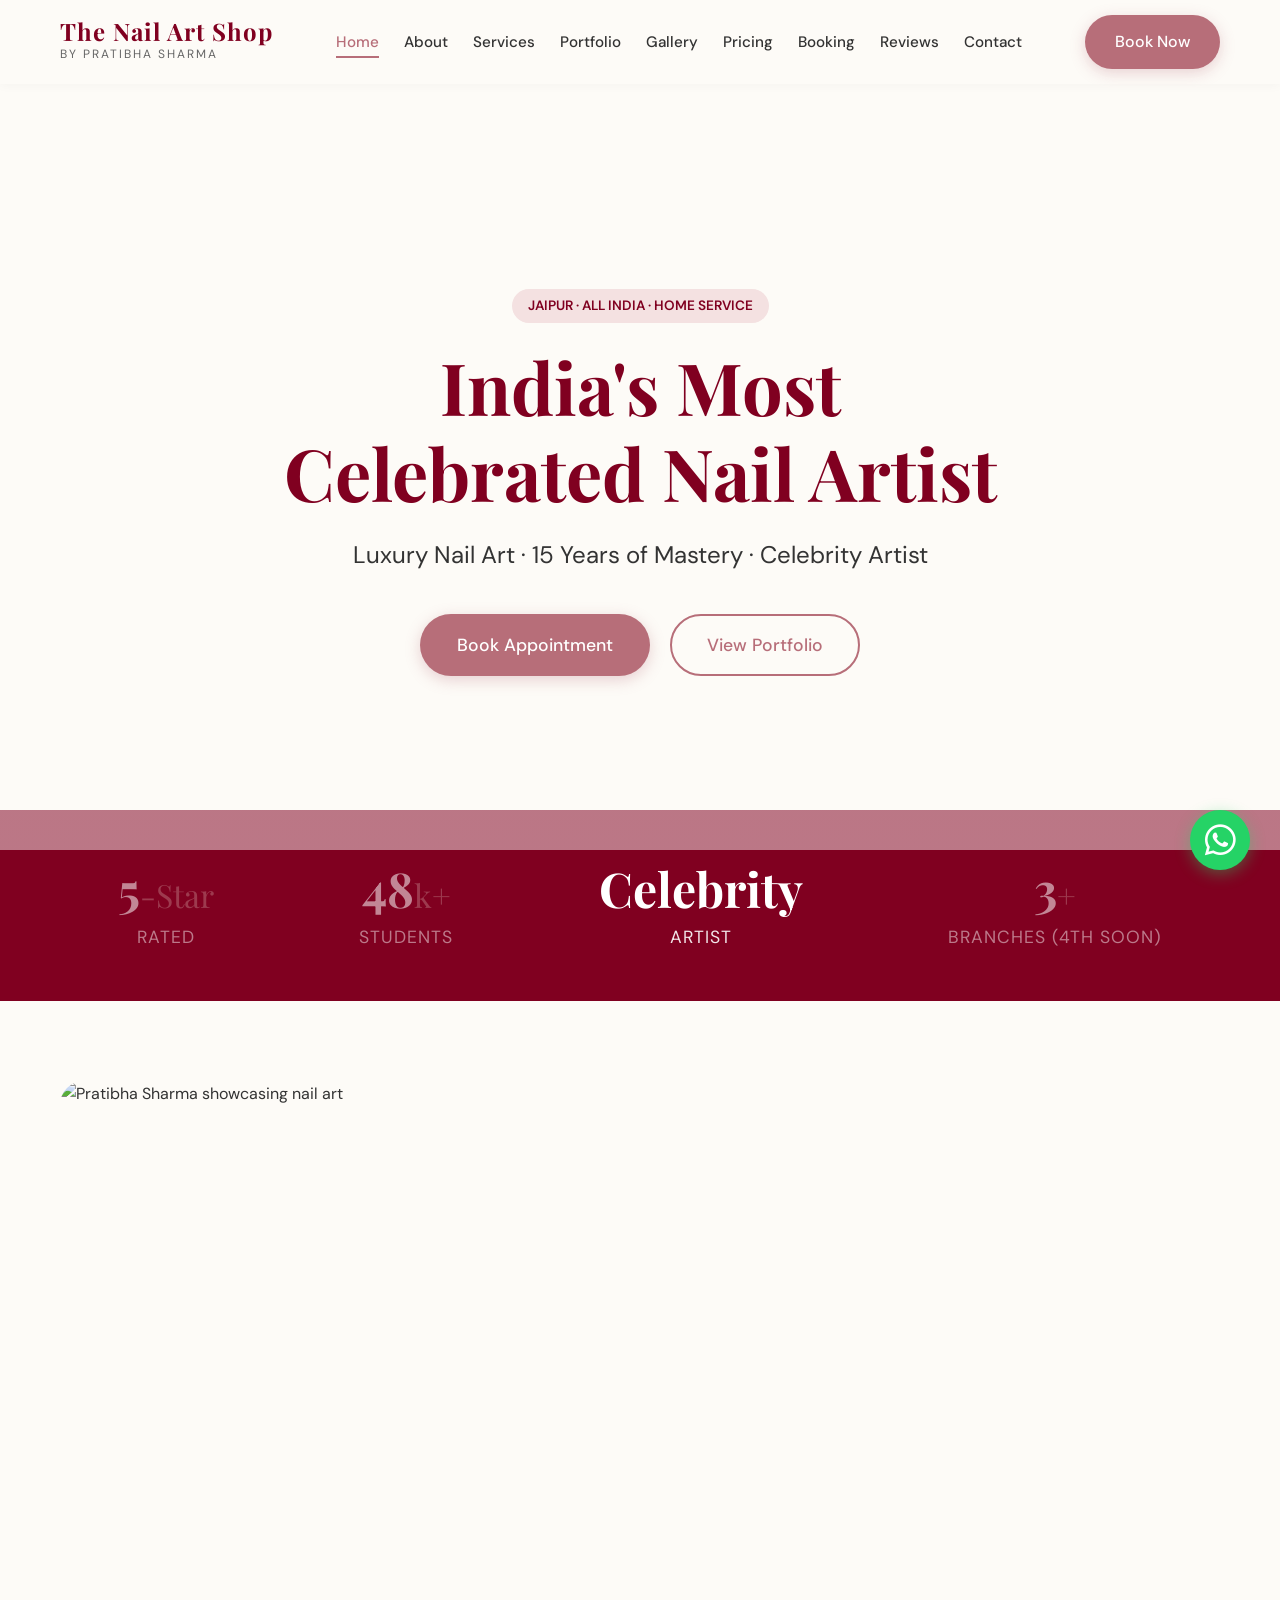
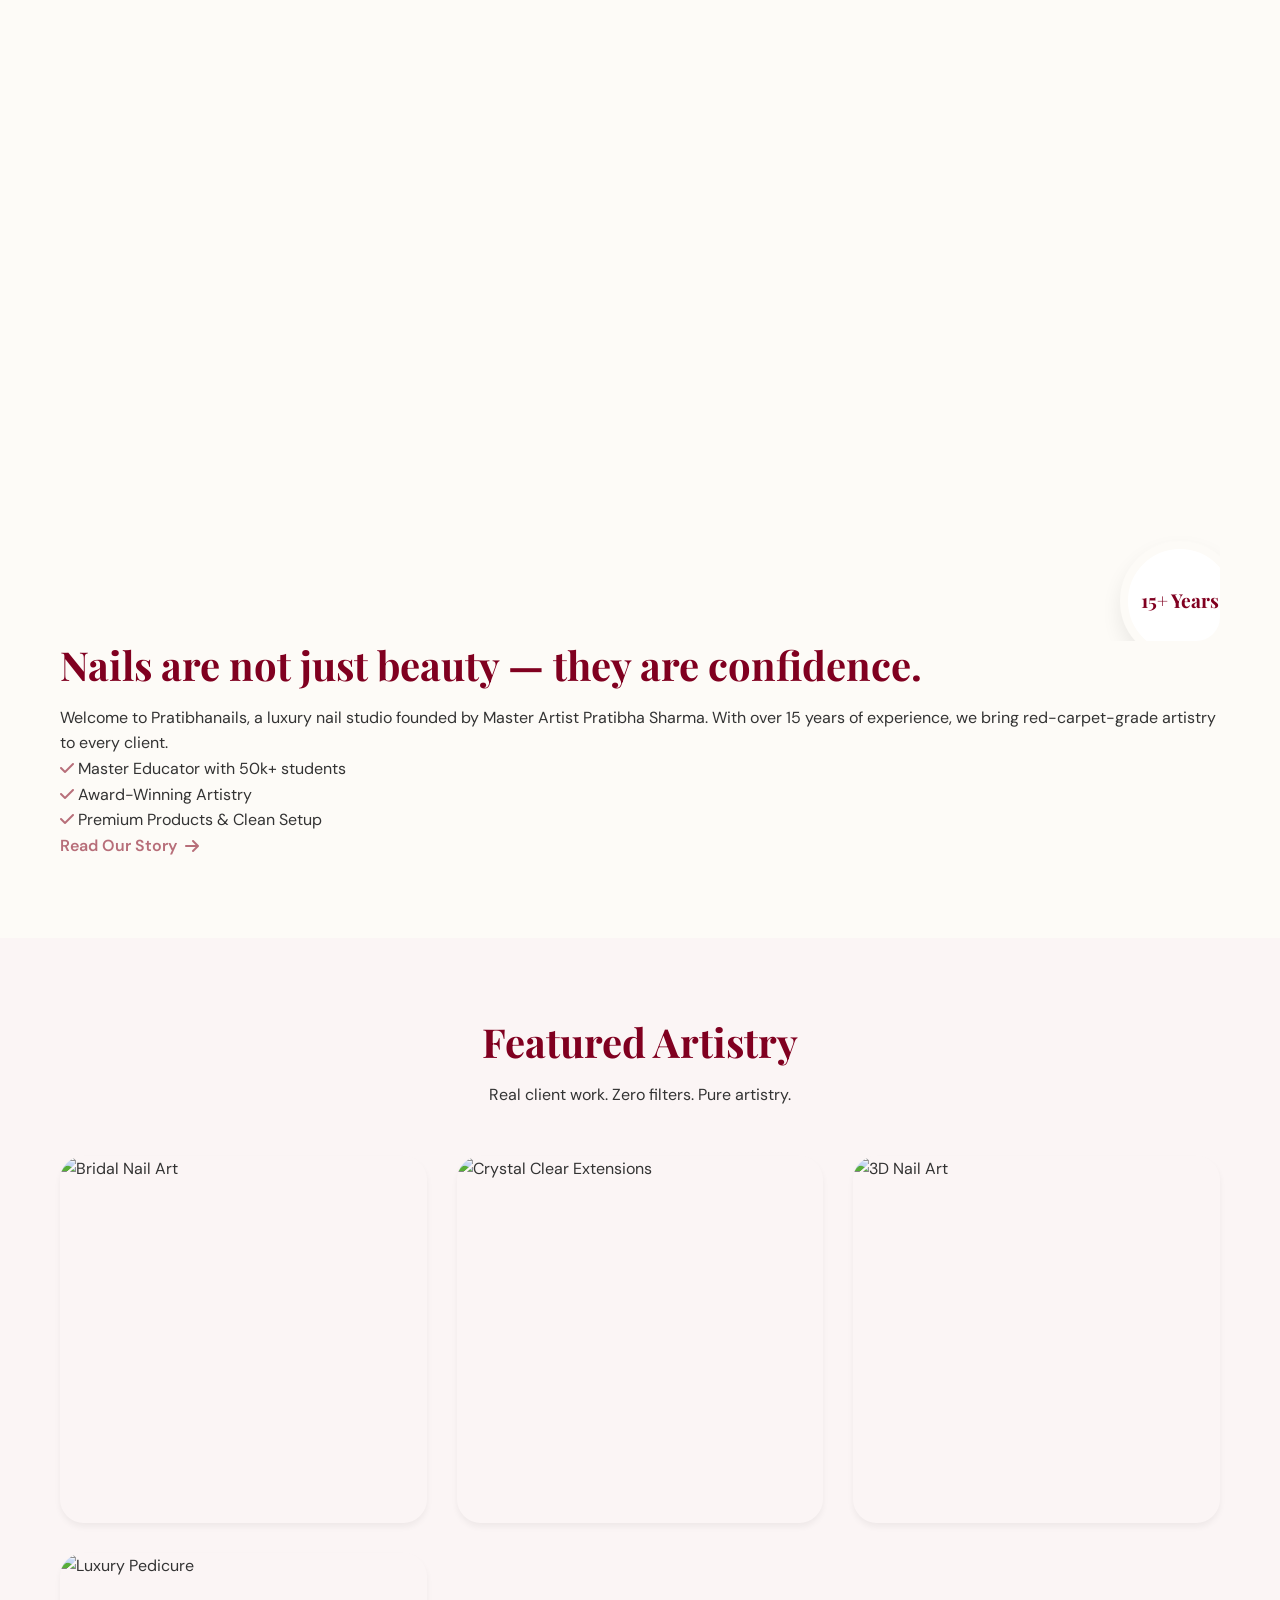
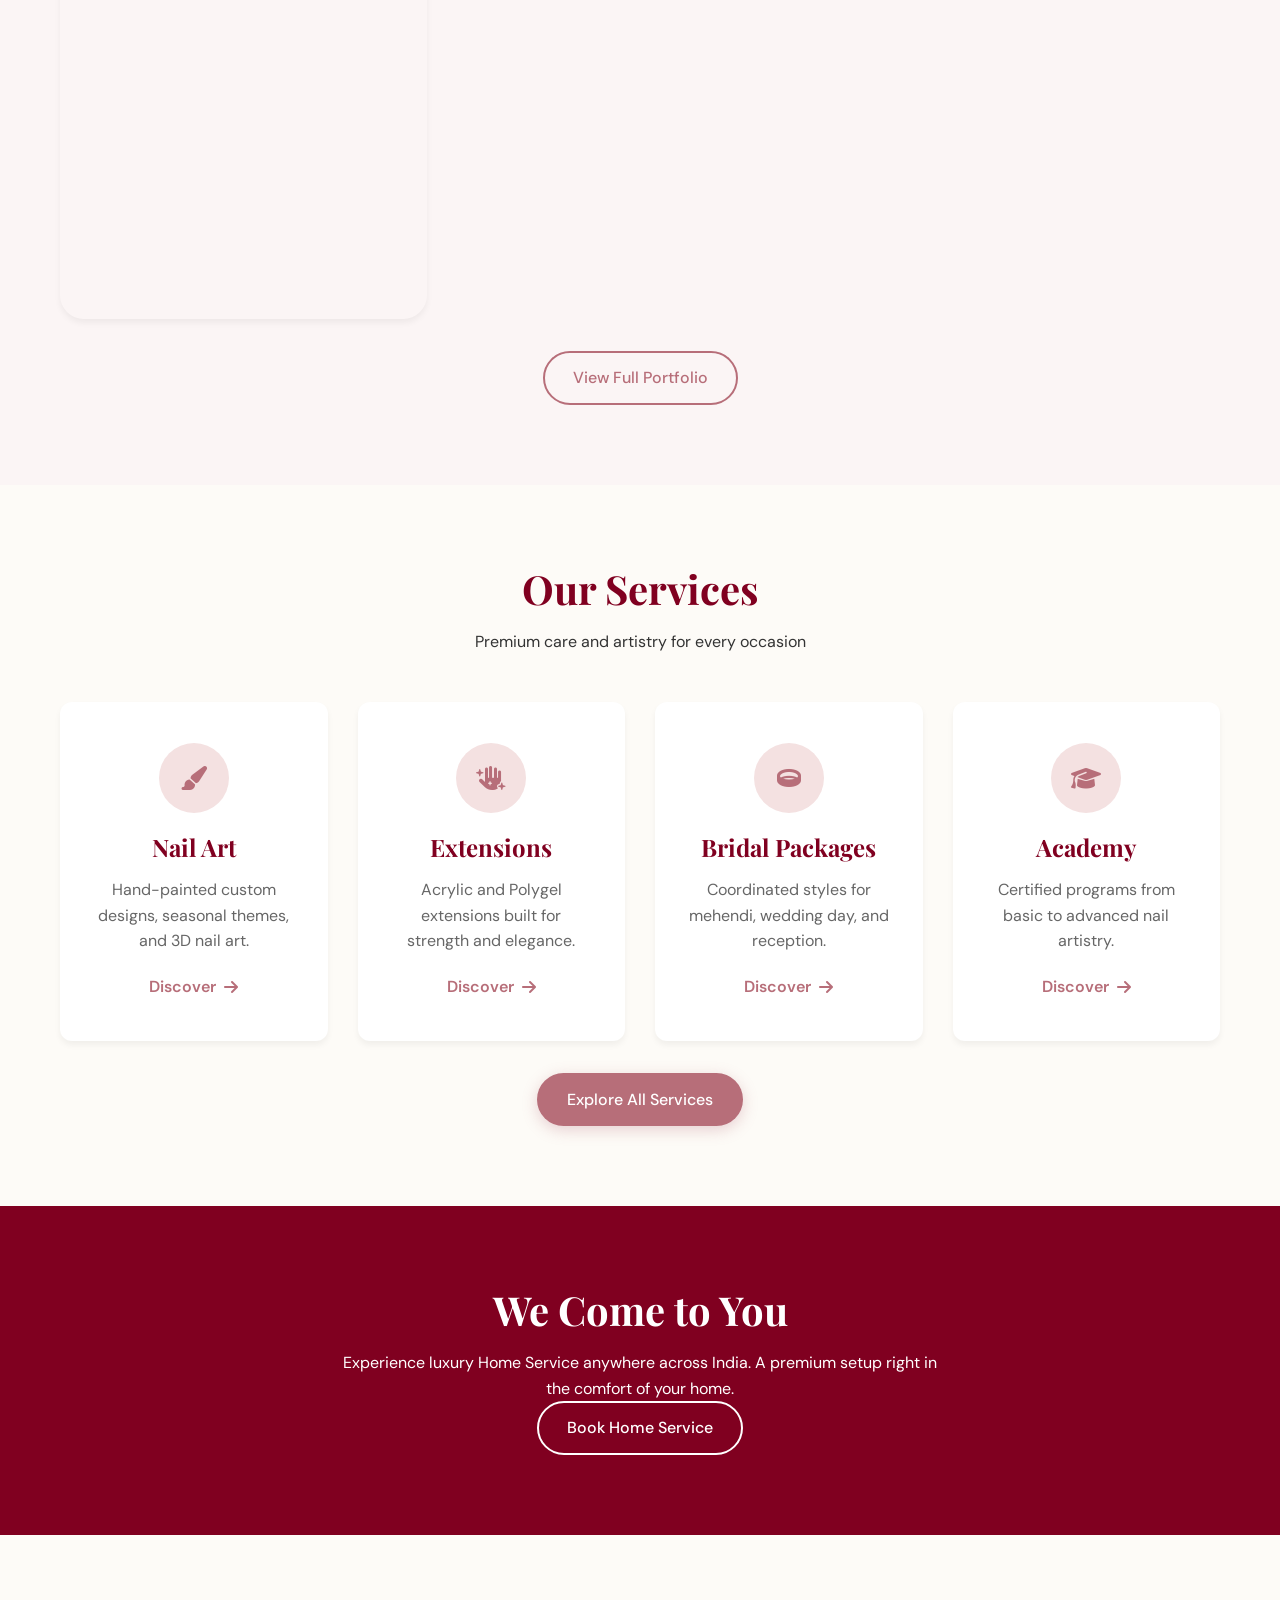
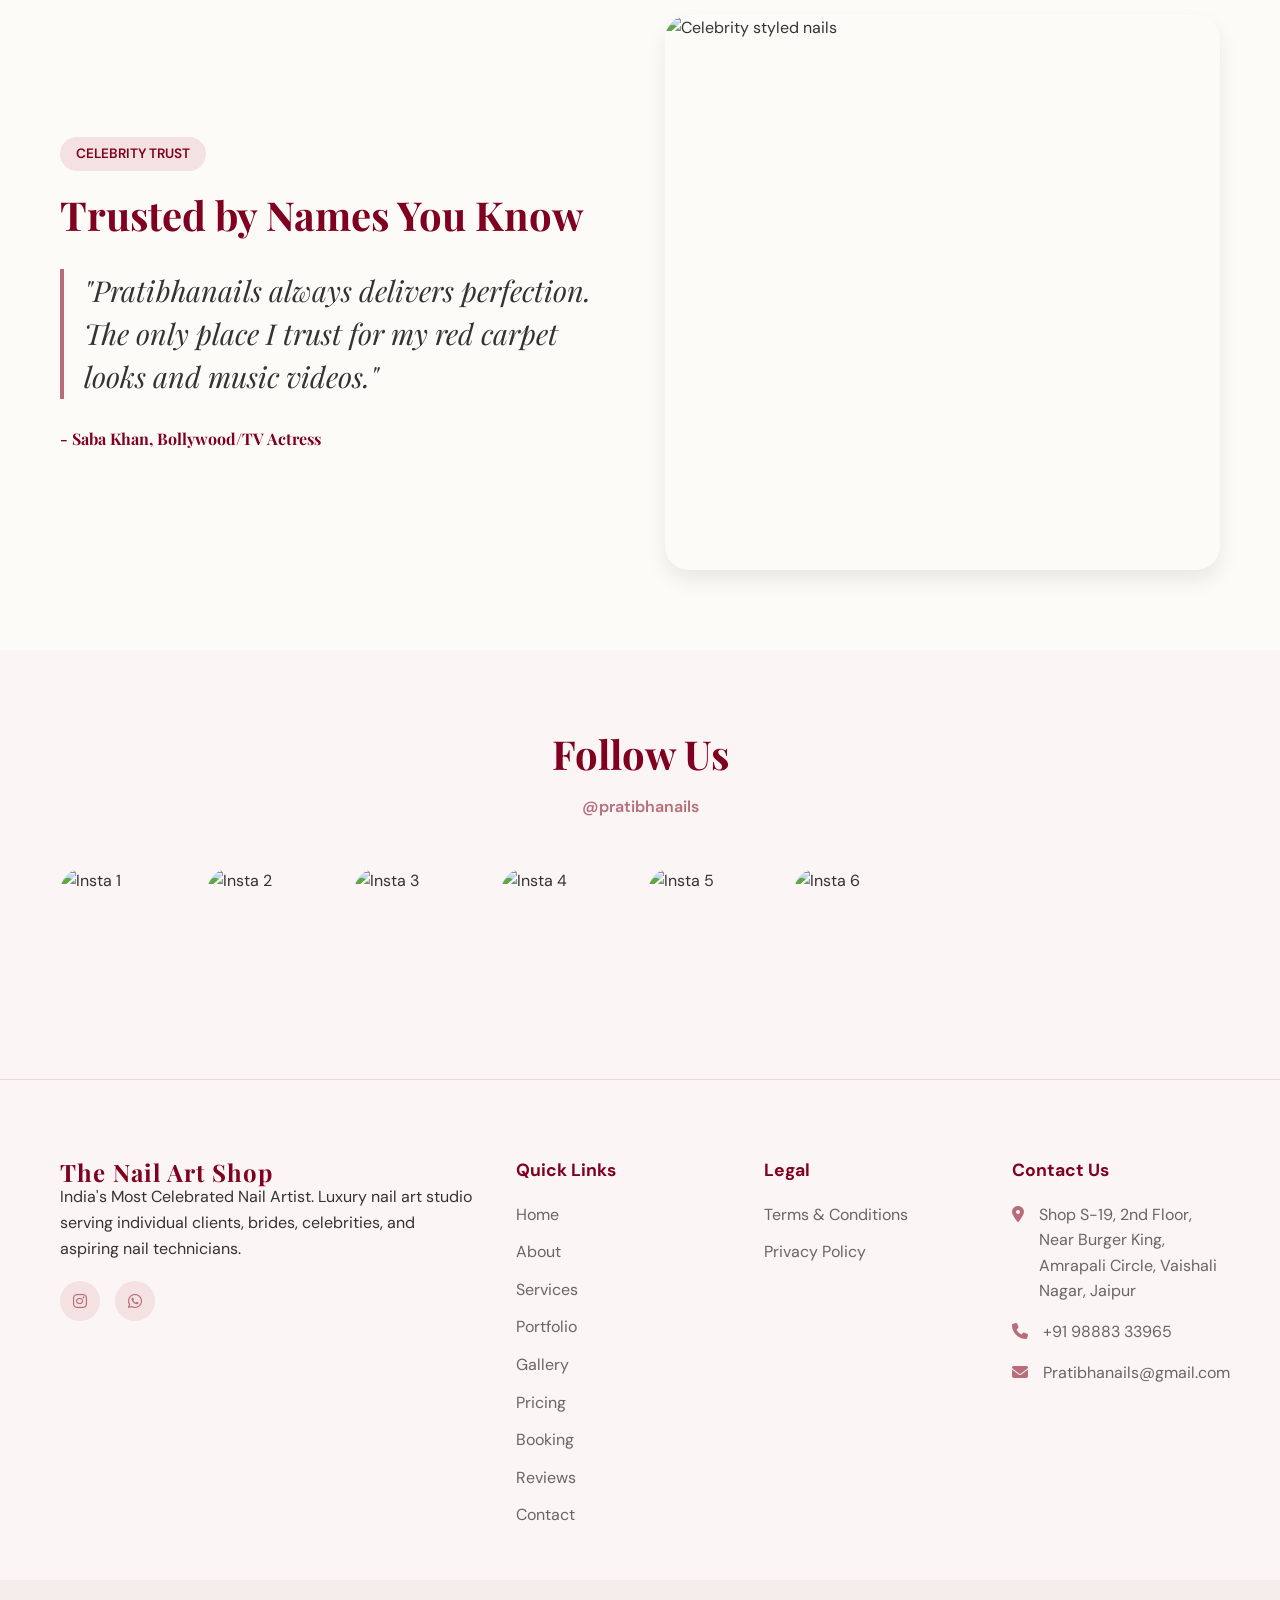
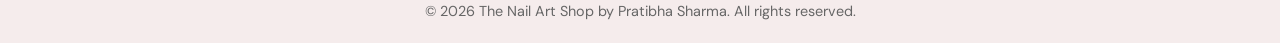
==== index.html @ 258578e9 "feat: initialize project structure with core HTML pages, CSS styling, and interactive JavaScript fea" ====
<!DOCTYPE html>
<html lang="en">
<head>
    <meta charset="UTF-8">
    <meta name="viewport" content="width=device-width, initial-scale=1.0">
    <meta name="description" content="Luxury nail art studio in Jaipur by Pratibha Sharma. Offering premium nail extensions, bridal packages, and home services pan-India.">
    <title>Home | The Nail Art Shop</title>
    <link rel="preconnect" href="https://fonts.googleapis.com">
    <link rel="preconnect" href="https://fonts.gstatic.com" crossorigin>
    <link href="https://fonts.googleapis.com/css2?family=DM+Sans:opsz,wght@9..40,400;9..40,500;9..40,700&family=Playfair+Display:ital,wght@0,400;0,600;0,700;1,400&display=swap" rel="stylesheet">
    <link rel="stylesheet" href="https://cdnjs.cloudflare.com/ajax/libs/font-awesome/6.4.0/css/all.min.css">
    <link rel="stylesheet" href="css/style.css">
</head>
<body>
    
    <nav class="navbar" id="navbar">
        <div class="container nav-container">
            <a href="index.html" class="logo">
                <span class="logo-title">The Nail Art Shop</span>
                <span class="logo-subtitle">by Pratibha Sharma</span>
            </a>
            <div class="nav-links" id="navLinks">
                <a href="index.html">Home</a>
                <a href="about.html">About</a>
                <a href="services.html">Services</a>
                <a href="portfolio.html">Portfolio</a>
                <a href="gallery.html">Gallery</a>
                <a href="pricing.html">Pricing</a>
                <a href="booking.html">Booking</a>
                <a href="reviews.html">Reviews</a>
                <a href="contact.html">Contact</a>
            </div>
            <div class="nav-actions">
                <a href="booking.html" class="btn btn-primary d-none-mobile">Book Now</a>
                <button class="mobile-menu-toggle" id="mobileMenuToggle" aria-label="Toggle menu">
                    <span></span><span></span><span></span>
                </button>
            </div>
        </div>
    </nav>

    <main>
        
            <section class="hero slide-up">
                <div class="hero-overlay"></div>
                <div class="container hero-content text-center">
                    <span class="badge fade-in">Jaipur · All India · Home Service</span>
                    <h1 class="hero-title fade-in delay-1">India's Most Celebrated Nail Artist</h1>
                    <p class="hero-subtitle fade-in delay-2">Luxury Nail Art · 15 Years of Mastery · Celebrity Artist</p>
                    <div class="hero-actions fade-in delay-3">
                        <a href="https://wa.me/919888333965?text=Hi%2C%20I%20would%20like%20to%20book%20an%20appointment" class="btn btn-primary btn-large">Book Appointment</a>
                        <a href="portfolio.html" class="btn btn-outline btn-large">View Portfolio</a>
                    </div>
                </div>
            </section>
            
            <section class="stats-strip">
                <div class="container stats-container">
                    <div class="stat-item counter-box">
                        <h3 class="counter" data-target="5">0</h3><span>-Star</span>
                        <p>Rated</p>
                    </div>
                    <div class="stat-item counter-box">
                        <h3 class="counter" data-target="50">0</h3><span>k+</span>
                        <p>Students</p>
                    </div>
                    <div class="stat-item counter-box">
                        <h3>Celebrity</h3>
                        <p>Artist</p>
                    </div>
                    <div class="stat-item counter-box">
                        <h3 class="counter" data-target="3">0</h3><span>+</span>
                        <p>Branches (4th Soon)</p>
                    </div>
                </div>
            </section>

            <section class="intro section">
                <div class="container intro-container">
                    <div class="intro-image img-hover">
                        <img src="https://res.cloudinary.com/dz3ixer7i/image/upload/v1776189510/About_Pratibha_man_1_ng1loh.webp" alt="Pratibha Sharma showcasing nail art" loading="lazy">
                        <div class="floating-badge">15+ Years</div>
                    </div>
                    <div class="intro-text">
                        <h2 class="section-title">Nails are not just beauty — they are confidence.</h2>
                        <p>Welcome to Pratibhanails, a luxury nail studio founded by Master Artist Pratibha Sharma. With over 15 years of experience, we bring red-carpet-grade artistry to every client.</p>
                        <ul class="features-list">
                            <li><i class="fas fa-check text-primary"></i> Master Educator with 50k+ students</li>
                            <li><i class="fas fa-check text-primary"></i> Award-Winning Artistry</li>
                            <li><i class="fas fa-check text-primary"></i> Premium Products & Clean Setup</li>
                        </ul>
                        <a href="about.html" class="link-btn">Read Our Story <i class="fas fa-arrow-right"></i></a>
                    </div>
                </div>
            </section>

            <section id="portfolio" class="portfolio-preview section bg-soft">
                <div class="container">
                    <div class="section-header text-center">
                        <h2 class="section-title">Featured Artistry</h2>
                        <p>Real client work. Zero filters. Pure artistry.</p>
                    </div>
                    <div class="grid gallery-grid">
                        <div class="gallery-item img-hover">
                            <img src="https://res.cloudinary.com/dz3ixer7i/image/upload/v1776189501/Nail_27_lzryua.webp" alt="Bridal Nail Art" loading="lazy">
                            <div class="gallery-overlay">
                                <span>Bridal Magic</span>
                            </div>
                        </div>
                        <div class="gallery-item img-hover">
                            <img src="https://res.cloudinary.com/dz3ixer7i/image/upload/v1776189501/Nail_25_sfwipj.webp" alt="Crystal Clear Extensions" loading="lazy">
                            <div class="gallery-overlay">
                                <span>Crystal Extensions</span>
                            </div>
                        </div>
                        <div class="gallery-item img-hover">
                            <img src="https://res.cloudinary.com/dz3ixer7i/image/upload/v1776189500/Nail_24_hebf5q.webp" alt="3D Nail Art" loading="lazy">
                            <div class="gallery-overlay">
                                <span>3D Art</span>
                            </div>
                        </div>
                        <div class="gallery-item img-hover">
                            <img src="https://res.cloudinary.com/dz3ixer7i/image/upload/v1776189495/Nail_16_rklezw.webp" alt="Luxury Pedicure" loading="lazy">
                            <div class="gallery-overlay">
                                <span>Luxury Pedicure</span>
                            </div>
                        </div>
                    </div>
                    <div class="text-center mt-4">
                        <a href="portfolio.html" class="btn btn-outline">View Full Portfolio</a>
                    </div>
                </div>
            </section>

            <section class="home-services section">
                <div class="container">
                    <div class="section-header text-center">
                        <h2 class="section-title">Our Services</h2>
                        <p>Premium care and artistry for every occasion</p>
                    </div>
                    <div class="grid services-grid">
                        <div class="service-card card-hover">
                            <div class="service-icon"><i class="fas fa-paint-brush"></i></div>
                            <h3>Nail Art</h3>
                            <p>Hand-painted custom designs, seasonal themes, and 3D nail art.</p>
                            <a href="services.html" class="link-btn small text-primary">Discover <i class="fas fa-arrow-right"></i></a>
                        </div>
                        <div class="service-card card-hover">
                            <div class="service-icon"><i class="fas fa-hand-sparkles"></i></div>
                            <h3>Extensions</h3>
                            <p>Acrylic and Polygel extensions built for strength and elegance.</p>
                            <a href="services.html" class="link-btn small text-primary">Discover <i class="fas fa-arrow-right"></i></a>
                        </div>
                        <div class="service-card card-hover">
                            <div class="service-icon"><i class="fas fa-ring"></i></div>
                            <h3>Bridal Packages</h3>
                            <p>Coordinated styles for mehendi, wedding day, and reception.</p>
                            <a href="services.html" class="link-btn small text-primary">Discover <i class="fas fa-arrow-right"></i></a>
                        </div>
                        <div class="service-card card-hover">
                            <div class="service-icon"><i class="fas fa-graduation-cap"></i></div>
                            <h3>Academy</h3>
                            <p>Certified programs from basic to advanced nail artistry.</p>
                            <a href="services.html" class="link-btn small text-primary">Discover <i class="fas fa-arrow-right"></i></a>
                        </div>
                    </div>
                    <div class="text-center mt-4">
                        <a href="services.html" class="btn btn-primary">Explore All Services</a>
                    </div>
                </div>
            </section>

            <section class="banner section bg-burgundy text-white text-center">
                <div class="container">
                    <h2 class="section-title text-white">We Come to You</h2>
                    <p class="mb-3 max-w-md mx-auto">Experience luxury Home Service anywhere across India. A premium setup right in the comfort of your home.</p>
                    <a href="https://wa.me/919888333965?text=Hi%2C%20I%20would%20like%20to%20book%20a%20home%20service" class="btn btn-outline-light" target="_blank">Book Home Service</a>
                </div>
            </section>
            
            <section class="celebrity section">
                <div class="container celebrity-container">
                    <div class="celebrity-text">
                        <span class="badge mb-1">Celebrity Trust</span>
                        <h2 class="section-title">Trusted by Names You Know</h2>
                        <blockquote class="testimonial-large">
                            "Pratibhanails always delivers perfection. The only place I trust for my red carpet looks and music videos."
                        </blockquote>
                        <h4 class="testimonial-author">- Saba Khan, Bollywood/TV Actress</h4>
                    </div>
                    <div class="celebrity-image img-hover">
                        <img src="https://res.cloudinary.com/dz3ixer7i/image/upload/v1776189603/Celebrity_1_srxalt.webp" alt="Celebrity styled nails" loading="lazy">
                    </div>
                </div>
            </section>
            
            <section class="instagram-feed section bg-soft">
                <div class="container">
                    <div class="section-header text-center">
                        <h2 class="section-title">Follow Us</h2>
                        <a href="https://instagram.com/pratibhanails" target="_blank" class="link-btn text-primary">@pratibhanails</a>
                    </div>
                    <div class="grid instagram-grid mt-3">
                        <div class="insta-item img-hover"><img src="https://res.cloudinary.com/dz3ixer7i/image/upload/v1776189500/Nail_22_yxplmx.webp" alt="Insta 1"></div>
                        <div class="insta-item img-hover"><img src="https://res.cloudinary.com/dz3ixer7i/image/upload/v1776189499/Nail_20__1_s6587r.webp" alt="Insta 2"></div>
                        <div class="insta-item img-hover"><img src="https://res.cloudinary.com/dz3ixer7i/image/upload/v1776189499/Nail_21_cesypa.webp" alt="Insta 3"></div>
                        <div class="insta-item img-hover"><img src="https://res.cloudinary.com/dz3ixer7i/image/upload/v1776189497/Nail_19__1_rs4vrk.webp" alt="Insta 4"></div>
                        <div class="insta-item img-hover"><img src="https://res.cloudinary.com/dz3ixer7i/image/upload/v1776189497/Nail_18__1_gt0nnj.webp" alt="Insta 5"></div>
                        <div class="insta-item img-hover"><img src="https://res.cloudinary.com/dz3ixer7i/image/upload/v1776189496/Nail_20_aaxfvf.webp" alt="Insta 6"></div>
                    </div>
                </div>
            </section>
        
    </main>
    
    <footer class="footer">
        <div class="container footer-container">
            <div class="footer-col brand-col">
                <h3 class="logo-title">The Nail Art Shop</h3>
                <p>India's Most Celebrated Nail Artist. Luxury nail art studio serving individual clients, brides, celebrities, and aspiring nail technicians.</p>
                <div class="social-links">
                    <a href="https://instagram.com/pratibhanails" target="_blank" aria-label="Instagram"><i class="fab fa-instagram"></i></a>
                    <a href="https://wa.me/919888333965" target="_blank" aria-label="WhatsApp"><i class="fab fa-whatsapp"></i></a>
                </div>
            </div>
            <div class="footer-col">
                <h4>Quick Links</h4>
                <ul class="footer-links">
                    <li><a href="index.html">Home</a></li>
                    <li><a href="about.html">About</a></li>
                    <li><a href="services.html">Services</a></li>
                    <li><a href="portfolio.html">Portfolio</a></li>
                    <li><a href="gallery.html">Gallery</a></li>
                    <li><a href="pricing.html">Pricing</a></li>
                    <li><a href="booking.html">Booking</a></li>
                    <li><a href="reviews.html">Reviews</a></li>
                    <li><a href="contact.html">Contact</a></li>
                </ul>
            </div>
            <div class="footer-col">
                <h4>Legal</h4>
                <ul class="footer-links">
                    <li><a href="terms.html">Terms & Conditions</a></li>
                    <li><a href="privacy.html">Privacy Policy</a></li>
                </ul>
            </div>
            <div class="footer-col">
                <h4>Contact Us</h4>
                <ul class="contact-info">
                    <li><i class="fas fa-map-marker-alt"></i> <span>Shop S-19, 2nd Floor, Near Burger King, Amrapali Circle, Vaishali Nagar, Jaipur</span></li>
                    <li><i class="fas fa-phone"></i> <span>+91 98883 33965</span></li>
                    <li><i class="fas fa-envelope"></i> <span>Pratibhanails@gmail.com</span></li>
                </ul>
            </div>
        </div>
        <div class="footer-bottom">
            <div class="container">
                <p>&copy; 2026 The Nail Art Shop by Pratibha Sharma. All rights reserved.</p>
            </div>
        </div>
    </footer>
    <a href="https://wa.me/919888333965?text=Hi%2C%20I%20would%20like%20to%20book%20an%20appointment" class="floating-whatsapp" target="_blank" aria-label="Book on WhatsApp">
        <i class="fab fa-whatsapp"></i>
    </a>
    <script src="js/main.js"></script>

</body>
</html>
---- css/style.css ----
/*
* The Nail Art Shop - Base Styles
* Color palette: Soft rose gold, blush pink, ivory/cream white, deep mauve/burgundy accents.
*/
:root {
--primary: #b76e79; /* Rose Gold */
--secondary: #f4e1e1; /* Blush Pink */
--bg-light: #fdfbf7; /* Ivory/Cream White */
--bg-soft: #fbf5f5;
--burgundy: #800020; /* Deep Burgundy Accent */
--mauve: #6a4b59; /* Deep Mauve Accent */
--text-main: #333333;
--text-muted: #666666;
--white: #ffffff;
--border: #e8dbdb;

--font-heading: 'Playfair Display', serif;
--font-body: 'DM Sans', sans-serif;

--transition: all 0.3s cubic-bezier(0.25, 0.8, 0.25, 1);
--shadow-sm: 0 4px 6px rgba(0,0,0,0.05);
--shadow-md: 0 10px 20px rgba(0,0,0,0.08);
}

/* Reset & Setup */
* { margin: 0; padding: 0; box-sizing: border-box; }
body { font-family: var(--font-body); color: var(--text-main); background-color: var(--bg-light); line-height: 1.6; overflow-x: hidden; }
h1, h2, h3, h4, h5, h6 { font-family: var(--font-heading); color: var(--burgundy); line-height: 1.2; }
a { text-decoration: none; color: var(--primary); transition: var(--transition); }
ul { list-style: none; }
img { max-width: 100%; height: auto; display: block; }

/* Utilities */
.container { width: 100%; max-width: 1200px; margin: 0 auto; padding: 0 20px; }
.text-center { text-align: center; }
.text-white { color: var(--white) !important; }
.text-primary { color: var(--primary) !important; }
.text-burgundy { color: var(--burgundy) !important; }
.text-rose { color: var(--primary) !important; }
.text-muted { color: var(--text-muted); }
.text-inherit { color: inherit; }
.font-playfair { font-family: var(--font-heading); }
.font-bold { font-weight: 700; }
.text-xl { font-size: 1.5rem; }
.text-lg { font-size: 1.25rem; }
.text-sm { font-size: 0.875rem; }
.bg-soft { background-color: var(--bg-soft); }
.bg-light { background-color: var(--bg-light); }
.bg-primary { background-color: var(--primary); }
.bg-burgundy { background-color: var(--burgundy); }
.bg-dark { background-color: var(--text-main); color: var(--white); }
.bg-white { background-color: var(--white); }
.border { border: 1px solid var(--border); }
.border-bottom { border-bottom: 1px solid var(--border); }
.border-left-burgundy { border-left: 4px solid var(--burgundy); }
.mt-1 { margin-top: 0.5rem; } .mt-2 { margin-top: 1rem; } .mt-3 { margin-top: 1.5rem; } .mt-4 { margin-top: 2rem; } .mt-5 { margin-top: 3rem; }
.mb-1 { margin-bottom: 0.5rem; } .mb-2 { margin-bottom: 1rem; } .mb-3 { margin-bottom: 1.5rem; } .mb-4 { margin-bottom: 2rem; } .mx-auto { margin-left: auto; margin-right: auto; }
.p-2 { padding: 0.75rem; } .p-3 { padding: 1rem; } .p-4 { padding: 1.5rem; } .p-5 { padding: 2rem; } .pb-2 { padding-bottom: 0.5rem; } .pl-4 { padding-left: 1.5rem; }
.rounded { border-radius: 8px; } .rounded-circle { border-radius: 50%; } .shadow-sm { box-shadow: var(--shadow-sm); } .shadow { box-shadow: var(--shadow-md); }
.w-100 { width: 100%; } .h-100 { height: 100%; } .d-block { display: block; } .d-inline-block { display: inline-block; } .d-flex { display: flex; } .d-none { display: none; }
.overflow-hidden { overflow: hidden; }
.flex-row { display: flex; flex-wrap: wrap; gap: 30px; align-items: center; justify-content: space-between;}
.col-half { flex: 1; min-width: 300px; }
.align-start { align-items: flex-start; }
.max-w-md { max-width: 600px; margin: 0 auto; }
.max-w-lg { max-width: 800px; margin: 0 auto; }

/* Buttons */
.btn { display: inline-block; padding: 12px 28px; border-radius: 50px; font-weight: 500; cursor: pointer; text-align: center; border: 2px solid transparent; transition: var(--transition); font-size: 1rem; font-family: var(--font-body); }
.btn-small { padding: 8px 16px; font-size: 0.875rem; }
.btn-large { padding: 15px 35px; font-size: 1.1rem; }
.btn-primary { background-color: var(--primary); color: var(--white); box-shadow: 0 4px 15px rgba(183, 110, 121, 0.3); }
.btn-primary:hover { background-color: var(--burgundy); color: var(--white); transform: translateY(-2px); box-shadow: 0 6px 20px rgba(128, 0, 32, 0.4); }
.btn-outline { background-color: transparent; color: var(--primary); border-color: var(--primary); }
.btn-outline:hover { background-color: var(--primary); color: var(--white); transform: translateY(-2px); }
.btn-outline-light { background-color: transparent; color: var(--white); border-color: var(--white); }
.btn-outline-light:hover { background-color: var(--white); color: var(--burgundy); }
.link-btn { display: inline-flex; align-items: center; gap: 8px; color: var(--primary); font-weight: 600; position: relative; }
.link-btn::after { content: ''; position: absolute; bottom: -2px; left: 0; width: 0; height: 1px; background-color: var(--primary); transition: var(--transition); }
.link-btn:hover::after { width: 100%; }

/* Typography */
.section-title { font-size: 2.5rem; margin-bottom: 1rem; }
.page-title { font-size: 3.5rem; margin-bottom: 0.5rem; }
.page-subtitle { font-size: 1.2rem; color: var(--text-muted); }
.section { padding: 80px 0; }
.section-header { margin-bottom: 3rem; }

/* Base Layout & Nav */
.navbar { background: rgba(253, 251, 247, 0.95); backdrop-filter: blur(10px); position: fixed; top: 0; left: 0; right: 0; z-index: 1000; box-shadow: 0 2px 10px rgba(0,0,0,0.03); transition: var(--transition); padding: 15px 0; }
.nav-container { display: flex; justify-content: space-between; align-items: center; }
.logo { display: flex; flex-direction: column; }
.logo-title { font-family: var(--font-heading); font-size: 1.5rem; font-weight: 700; color: var(--burgundy); line-height: 1; letter-spacing: 1px; }
.logo-subtitle { font-size: 0.75rem; color: var(--text-muted); letter-spacing: 2px; margin-top: 2px; text-transform: uppercase; }
.nav-links { display: flex; gap: 25px; }
.nav-links a { color: var(--text-main); font-weight: 500; font-size: 0.95rem; position: relative; }
.nav-links a::after { content: ''; position: absolute; bottom: -4px; left: 0; width: 0; height: 2px; background-color: var(--primary); transition: var(--transition); }
.nav-links a:hover::after, .nav-links a.active::after { width: 100%; }
.nav-links a:hover, .nav-links a.active { color: var(--primary); }
.nav-actions { display: flex; align-items: center; gap: 15px; }
.mobile-menu-toggle { display: none; background: none; border: none; cursor: pointer; width: 30px; height: 20px; position: relative; z-index: 1001; }
.mobile-menu-toggle span { display: block; width: 100%; height: 2px; background-color: var(--burgundy); margin-bottom: 6px; transition: var(--transition); }

/* Footer */
.footer { background-color: var(--bg-soft); padding: 80px 0 0 0; border-top: 1px solid var(--border); }
.footer-container { display: flex; flex-wrap: wrap; gap: 40px; margin-bottom: 40px; }
.footer-col { flex: 1; min-width: 200px; }
.footer-col.brand-col { flex: 2; min-width: 300px; }
.footer-col h4 { font-family: var(--font-body); font-size: 1.1rem; color: var(--burgundy); margin-bottom: 20px; font-weight: 700; }
.footer-links li { margin-bottom: 12px; }
.footer-links a { color: var(--text-muted); }
.footer-links a:hover { color: var(--primary); padding-left: 5px; }
.contact-info li { display: flex; gap: 15px; margin-bottom: 15px; color: var(--text-muted); }
.contact-info i { color: var(--primary); margin-top: 4px; }
.social-links { display: flex; gap: 15px; margin-top: 20px; }
.social-links a { display: flex; align-items: center; justify-content: center; width: 40px; height: 40px; background-color: var(--secondary); color: var(--primary); border-radius: 50%; }
.social-links a:hover { background-color: var(--primary); color: var(--white); transform: translateY(-3px); }
.footer-bottom { background-color: #f5ecec; padding: 20px 0; text-align: center; color: var(--text-muted); font-size: 0.9rem; }

/* Floating Elements */
.floating-whatsapp { position: fixed; bottom: 30px; right: 30px; background-color: #25d366; color: white; width: 60px; height: 60px; border-radius: 50%; display: flex; align-items: center; justify-content: center; font-size: 35px; box-shadow: 0 4px 15px rgba(37, 211, 102, 0.4); z-index: 999; animation: bounce-subtle 2s infinite; }
.floating-whatsapp:hover { color: white; transform: scale(1.1) translateY(-5px); animation: none; }
@keyframes bounce-subtle { 0%, 100% { transform: translateY(0); } 50% { transform: translateY(-8px); } }

/* Hero Section */
main { padding-top: 75px; }
.hero { min-height: 90vh; display: flex; align-items: center; justify-content: center; background: url('https://res.cloudinary.com/dz3ixer7i/image/upload/v1776184909/upscaled__16.jpeg_202604142207_1_ci8n72.webp') center/cover no-repeat; position: relative; margin-top: -75px; padding: 135px 0 60px; }
.hero-overlay { position: absolute; top: 0; left: 0; right: 0; bottom: 0; background: linear-gradient(rgba(253, 251, 247, 0.425), rgba(253, 251, 247, 0.475)); }
.hero-content { position: relative; z-index: 1; max-width: 800px; }
.badge { display: inline-block; padding: 6px 16px; background-color: var(--secondary); color: var(--burgundy); border-radius: 50px; font-size: 0.85rem; font-weight: 600; text-transform: uppercase; margin-bottom: 20px; }
.hero-title { font-size: 4.5rem; margin-bottom: 20px; color: var(--burgundy); }
.hero-subtitle { font-size: 1.5rem; color: var(--text-main); margin-bottom: 40px; }
.hero-actions { display: flex; gap: 20px; justify-content: center; flex-wrap: wrap; }

/* Stats Strip */
.stats-strip { background-color: var(--burgundy); color: var(--white); padding: 50px 0; }
.stats-container { display: flex; justify-content: space-around; text-align: center; flex-wrap: wrap; gap: 30px; }
.stat-item h3 { color: var(--white); font-size: 3rem; margin-bottom: 5px; display: inline-block; font-variant-numeric: tabular-nums; }
.stat-item span { font-size: 2rem; font-family: var(--font-heading); color: var(--primary); }
.stat-item p { font-size: 1.1rem; opacity: 0.9; text-transform: uppercase; letter-spacing: 1px; }

/* Page Header */
.page-header { background: var(--secondary) url('https://res.cloudinary.com/dz3ixer7i/image/upload/v1776189462/Inside_the_studio_wkrmqf.webp') center/cover; position: relative; padding: 100px 0; text-align: center; }
.page-header::before { content: ''; position: absolute; top: 0; left: 0; right: 0; bottom: 0; background: rgba(253, 251, 247, 0.9); }
.page-header .container { position: relative; z-index: 1; }

/* Grids */
.grid { display: grid; gap: 30px; }
.gallery-grid { grid-template-columns: repeat(auto-fill, minmax(300px, 1fr)); }
.services-grid { grid-template-columns: repeat(auto-fill, minmax(250px, 1fr)); }
.pricing-cards { grid-template-columns: repeat(auto-fit, minmax(300px, 1fr)); }
.detailed-services { grid-template-columns: repeat(auto-fill, minmax(320px, 1fr)); }

/* Gallery / Portfolio */
.gallery-item { position: relative; border-radius: 12px; overflow: hidden; box-shadow: var(--shadow-sm); aspect-ratio: 4/5; }
.gallery-item img, .masonry-item img { width: 100%; height: 100%; object-fit: cover; transition: transform 0.5s ease; }
.gallery-overlay { position: absolute; inset: 0; background: linear-gradient(to top, rgba(128,0,32,0.8), transparent); display: flex; align-items: flex-end; justify-content: center; padding: 30px; opacity: 0; transition: opacity 0.3s ease; }
.gallery-item:hover .gallery-overlay { opacity: 1; }
.gallery-item:hover img { transform: scale(1.05); }
.gallery-overlay span { color: white; font-family: var(--font-heading); font-size: 1.5rem; text-align:center;}

.masonry-grid { column-count: 3; column-gap: 20px; }
.masonry-item { break-inside: avoid; margin-bottom: 20px; position: relative; border-radius: 8px; overflow: hidden; }
.masonry-overlay { position: absolute; bottom: 0; left: 0; right: 0; padding: 30px 20px 20px; background: linear-gradient(transparent, rgba(0,0,0,0.8)); color: white; transform: translateY(100%); transition: transform 0.3s ease; }
.masonry-item:hover .masonry-overlay { transform: translateY(0); }
.masonry-item:hover img { transform: scale(1.03); }
.masonry-overlay h4 { color: white; margin-bottom: 5px; font-size: 1.2rem; }

/* Filter Buttons */
.filter-group { display: flex; flex-wrap: wrap; justify-content: center; gap: 10px; }
.filter-btn { padding: 8px 20px; border-radius: 50px; border: 1px solid var(--border); background: var(--white); font-family: var(--font-body); color: var(--text-main); cursor: pointer; transition: var(--transition); }
.filter-btn.active, .filter-btn:hover { background: var(--primary); color: white; border-color: var(--primary); }

/* Services */
.service-card { background: var(--white); padding: 40px 30px; border-radius: 12px; text-align: center; box-shadow: var(--shadow-sm); border: 1px solid transparent; transition: var(--transition); }
.service-icon { width: 70px; height: 70px; margin: 0 auto 20px; background-color: var(--secondary); color: var(--primary); border-radius: 50%; display: flex; align-items: center; justify-content: center; font-size: 24px; transition: var(--transition); }
.service-card:hover { border-color: var(--primary); transform: translateY(-5px); box-shadow: var(--shadow-md); }
.service-card:hover .service-icon { background-color: var(--primary); color: var(--white); }
.service-card h3 { margin-bottom: 15px; font-size: 1.5rem; }
.service-card p { color: var(--text-muted); margin-bottom: 20px; }

.service-card-detailed { background: var(--white); border-radius: 12px; padding: 30px; box-shadow: var(--shadow-sm); border-left: 4px solid var(--primary); transition: var(--transition); }
.service-card-detailed:hover { transform: translateY(-3px); box-shadow: var(--shadow-md); }
.service-card-detailed h3 { font-size: 1.5rem; margin-bottom: 15px; display: flex; align-items: center; gap: 10px; }
.service-card-detailed p { color: var(--text-muted); margin-bottom: 25px; }

/* Pricing */
.pricing-card { background: var(--white); border-radius: 16px; padding: 40px; text-align: center; box-shadow: var(--shadow-sm); position: relative; border: 1px solid var(--border); transition: var(--transition); }
.pricing-card.popular { transform: scale(1.05); border-color: var(--primary); box-shadow: 0 15px 30px rgba(183, 110, 121, 0.15); z-index: 2; }
.pricing-badge { position: absolute; top: -15px; left: 50%; transform: translateX(-50%); background: var(--primary); color: white; padding: 5px 15px; border-radius: 20px; font-size: 0.8rem; font-weight: 700; letter-spacing: 1px; }
.price-val { font-family: var(--font-heading); font-size: 2.5rem; color: var(--primary); margin: 20px 0; }
.price-val span { font-size: 1rem; color: var(--text-muted); font-family: var(--font-body); }
.pricing-features { margin-bottom: 30px; text-align: left; }
.pricing-features li { margin-bottom: 15px; color: var(--text-main); display: flex; gap: 10px; }
.pricing-table { width: 100%; border-collapse: collapse; }
.pricing-table th, .pricing-table td { padding: 15px 20px; text-align: left; border-bottom: 1px solid var(--border); }
.pricing-table th { background: var(--bg-soft); color: var(--burgundy); font-family: var(--font-heading); font-size: 1.1rem; }
.badge-sm { padding: 4px 10px; border-radius: 4px; border: 1px solid var(--border); background: var(--secondary); color:-var(--burgundy); font-size: 0.8rem; font-weight: 600;}

/* Testimonials / Celebrity */
.testimonial-large { font-family: var(--font-heading); font-style: italic; font-size: 1.8rem; color: var(--text-main); line-height: 1.5; border-left: 4px solid var(--primary); padding-left: 20px; margin: 30px 0; }
.celebrity-container { display: flex; align-items: center; gap: 50px; flex-wrap: wrap; }
.celebrity-text { flex: 1; min-width: 300px; }
.celebrity-image { flex: 1; min-width: 300px; border-radius: 12px; overflow: hidden; box-shadow: var(--shadow-md); }

/* Forms */
.form-card { background: white; padding: 40px; }
.form-control { border: 1px solid var(--border); background: var(--bg-soft); transition: border-color 0.3s; font-family: var(--font-body); }
.form-control:focus { outline: none; border-color: var(--primary); box-shadow: 0 0 0 3px rgba(183, 110, 121, 0.1); }
.form-label { color: var(--burgundy); font-size: 0.95rem; }

/* Intro Image Hover */
.intro-image { position: relative; border-radius: 16px; overflow: hidden; }
.floating-badge { position: absolute; bottom: -20px; right: -20px; background: var(--white); color: var(--burgundy); width: 120px; height: 120px; border-radius: 50%; display: flex; align-items: center; justify-content: center; font-family: var(--font-heading); font-weight: 700; font-size: 1.2rem; box-shadow: var(--shadow-md); border: 8px solid var(--bg-light); text-align: center; }

/* Animations */
.fade-in { opacity: 0; transition: opacity 0.8s ease, transform 0.8s ease; }
.slide-up { transform: translateY(40px); }
.slide-right { transform: translateX(-40px); }
.slide-left { transform: translateX(40px); }
.fade-in.appear { opacity: 1; transform: translate(0, 0); }
.delay-1 { transition-delay: 0.2s; }
.delay-2 { transition-delay: 0.4s; }
.delay-3 { transition-delay: 0.6s; }

/* Media Queries */
@media (max-width: 991px) {
    .hero-title { font-size: 3.5rem; }
    .masonry-grid { column-count: 2; }
    .pricing-card.popular { transform: none; box-shadow: var(--shadow-sm); }
}
@media (max-width: 768px) {
    .hero { background: url('https://res.cloudinary.com/dz3ixer7i/image/upload/v1776184910/upscaled__16.jpeg_202604142207_s3qs7d.webp') center/cover no-repeat; }
    .nav-links { position: fixed; top: 70px; left: -100%; width: 100%; height: calc(100vh - 70px); background: rgba(253, 251, 247, 0.98); backdrop-filter: blur(10px); flex-direction: column; align-items: center; justify-content: flex-start; padding-top: 50px; transition: var(--transition); z-index: 999; }
    .nav-links.active { left: 0; }
    .mobile-menu-toggle { display: block; }
    .d-none-mobile { display: none; }
    .mobile-menu-toggle.active span:nth-child(1) { transform: translateY(8px) rotate(45deg); }
    .mobile-menu-toggle.active span:nth-child(2) { opacity: 0; }
    .mobile-menu-toggle.active span:nth-child(3) { transform: translateY(-8px) rotate(-45deg); }
    .hero-title { font-size: 2.5rem; }
    .hero-subtitle { font-size: 1.2rem; }
    .hero-actions { flex-direction: column; }
    .section-title { font-size: 2rem; }
    .page-title { font-size: 2.2rem; }
}
@media (max-width: 480px) {
    .masonry-grid { column-count: 1; }
    .floating-whatsapp { bottom: 20px; right: 20px; width: 50px; height: 50px; font-size: 28px; }
}

/* Lightbox */
.lightbox { position: fixed; top: 0; left: 0; right: 0; bottom: 0; background: rgba(0,0,0,0.9); z-index: 2000; display: flex; align-items: center; justify-content: center; opacity: 0; pointer-events: none; transition: opacity 0.3s ease; padding: 20px; backdrop-filter: blur(5px); }
.lightbox.active { opacity: 1; pointer-events: auto; }
.lightbox img { max-width: 90%; max-height: 90vh; border-radius: 8px; box-shadow: 0 10px 30px rgba(0,0,0,0.5); transform: scale(0.9); transition: transform 0.3s cubic-bezier(0.25, 0.8, 0.25, 1); object-fit: contain; }
.lightbox.active img { transform: scale(1); }
.lightbox-close { position: absolute; top: 20px; right: 30px; font-size: 50px; color: white; cursor: pointer; text-shadow: 0 2px 5px rgba(0,0,0,0.5); z-index: 2001; transition: transform 0.2s; }
.lightbox-close:hover { transform: scale(1.1); }

/* Universal Squircle Image Update */
.gallery-item, .masonry-item, .insta-item, .intro-image, .celebrity-image {
    aspect-ratio: 1 / 1 !important;
    border-radius: 24px !important;
    overflow: hidden !important;
}

.gallery-item img, .masonry-item img, .insta-item img, .intro-image img, .celebrity-image img {
    height: 100% !important;
    width: 100% !important;
    object-fit: cover !important;
}

.instagram-grid {
    grid-template-columns: repeat(auto-fill, minmax(130px, 1fr)) !important;
    gap: 15px !important;
}
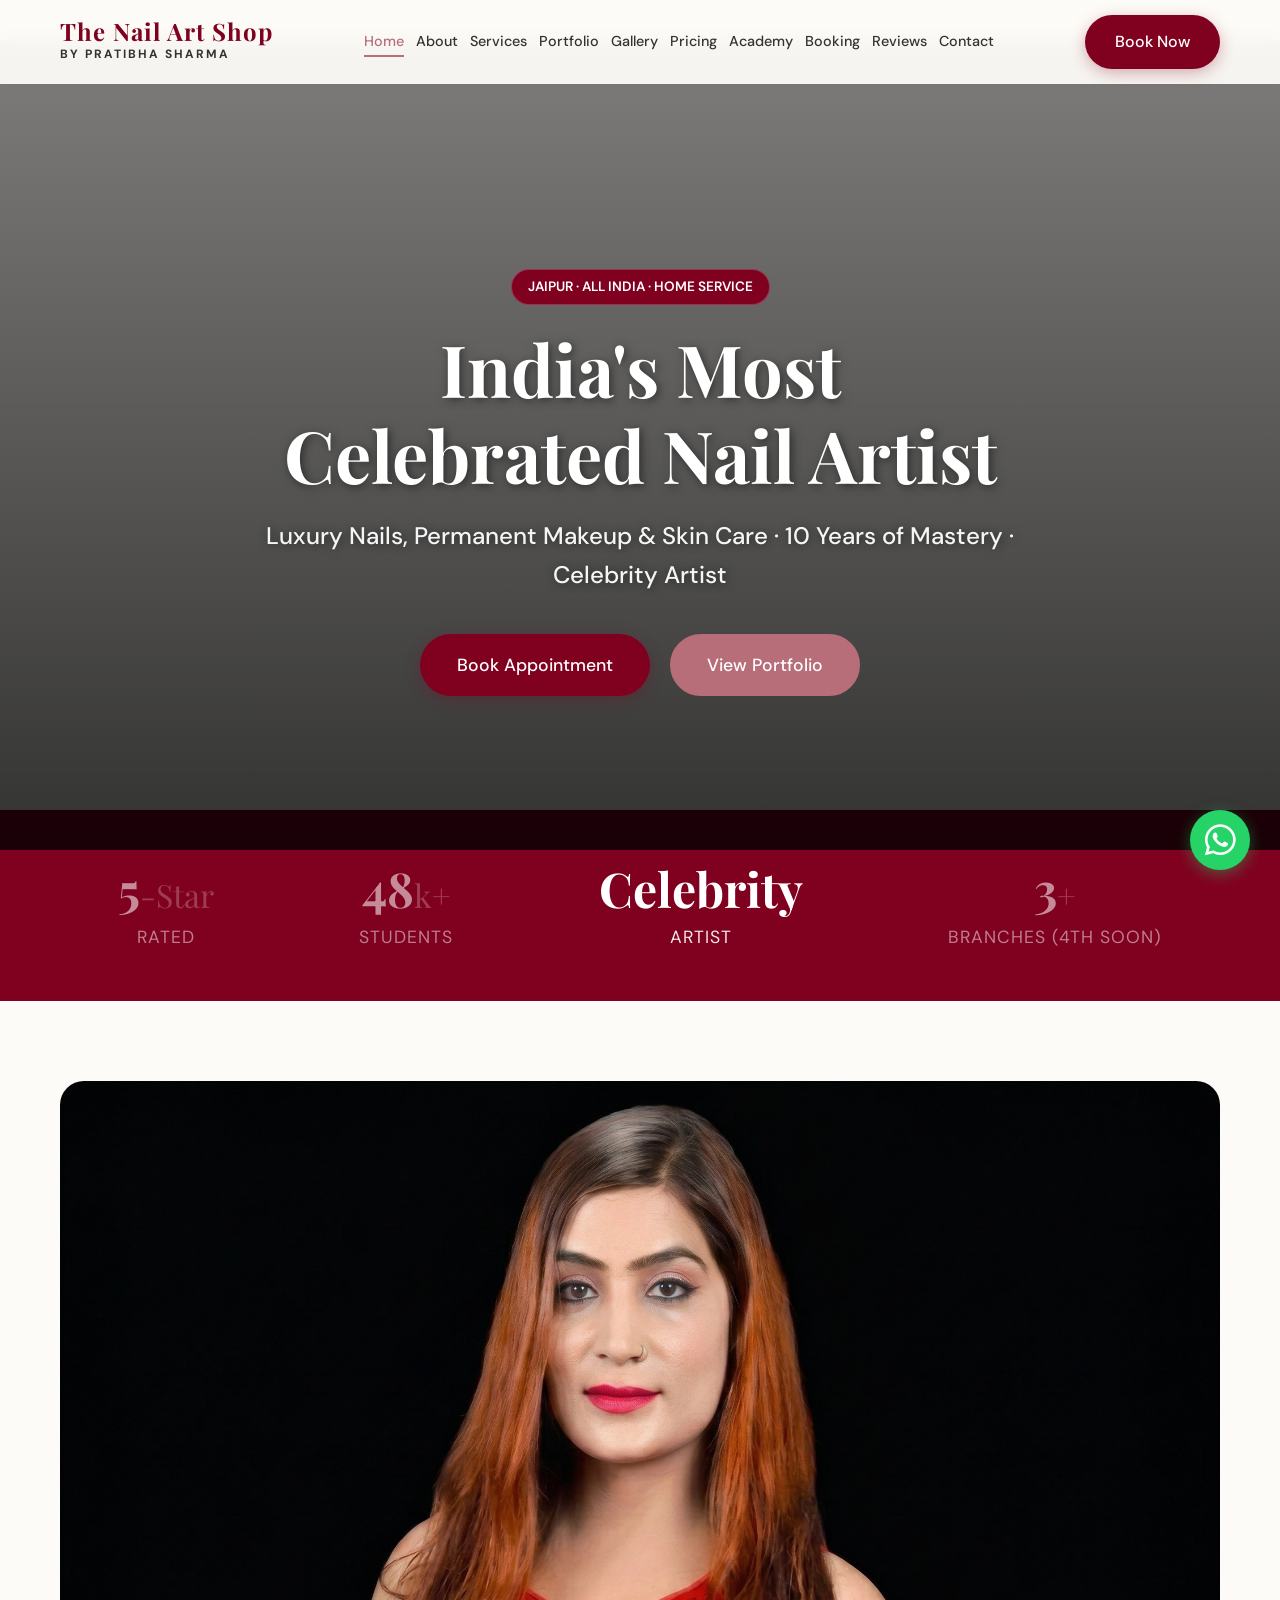
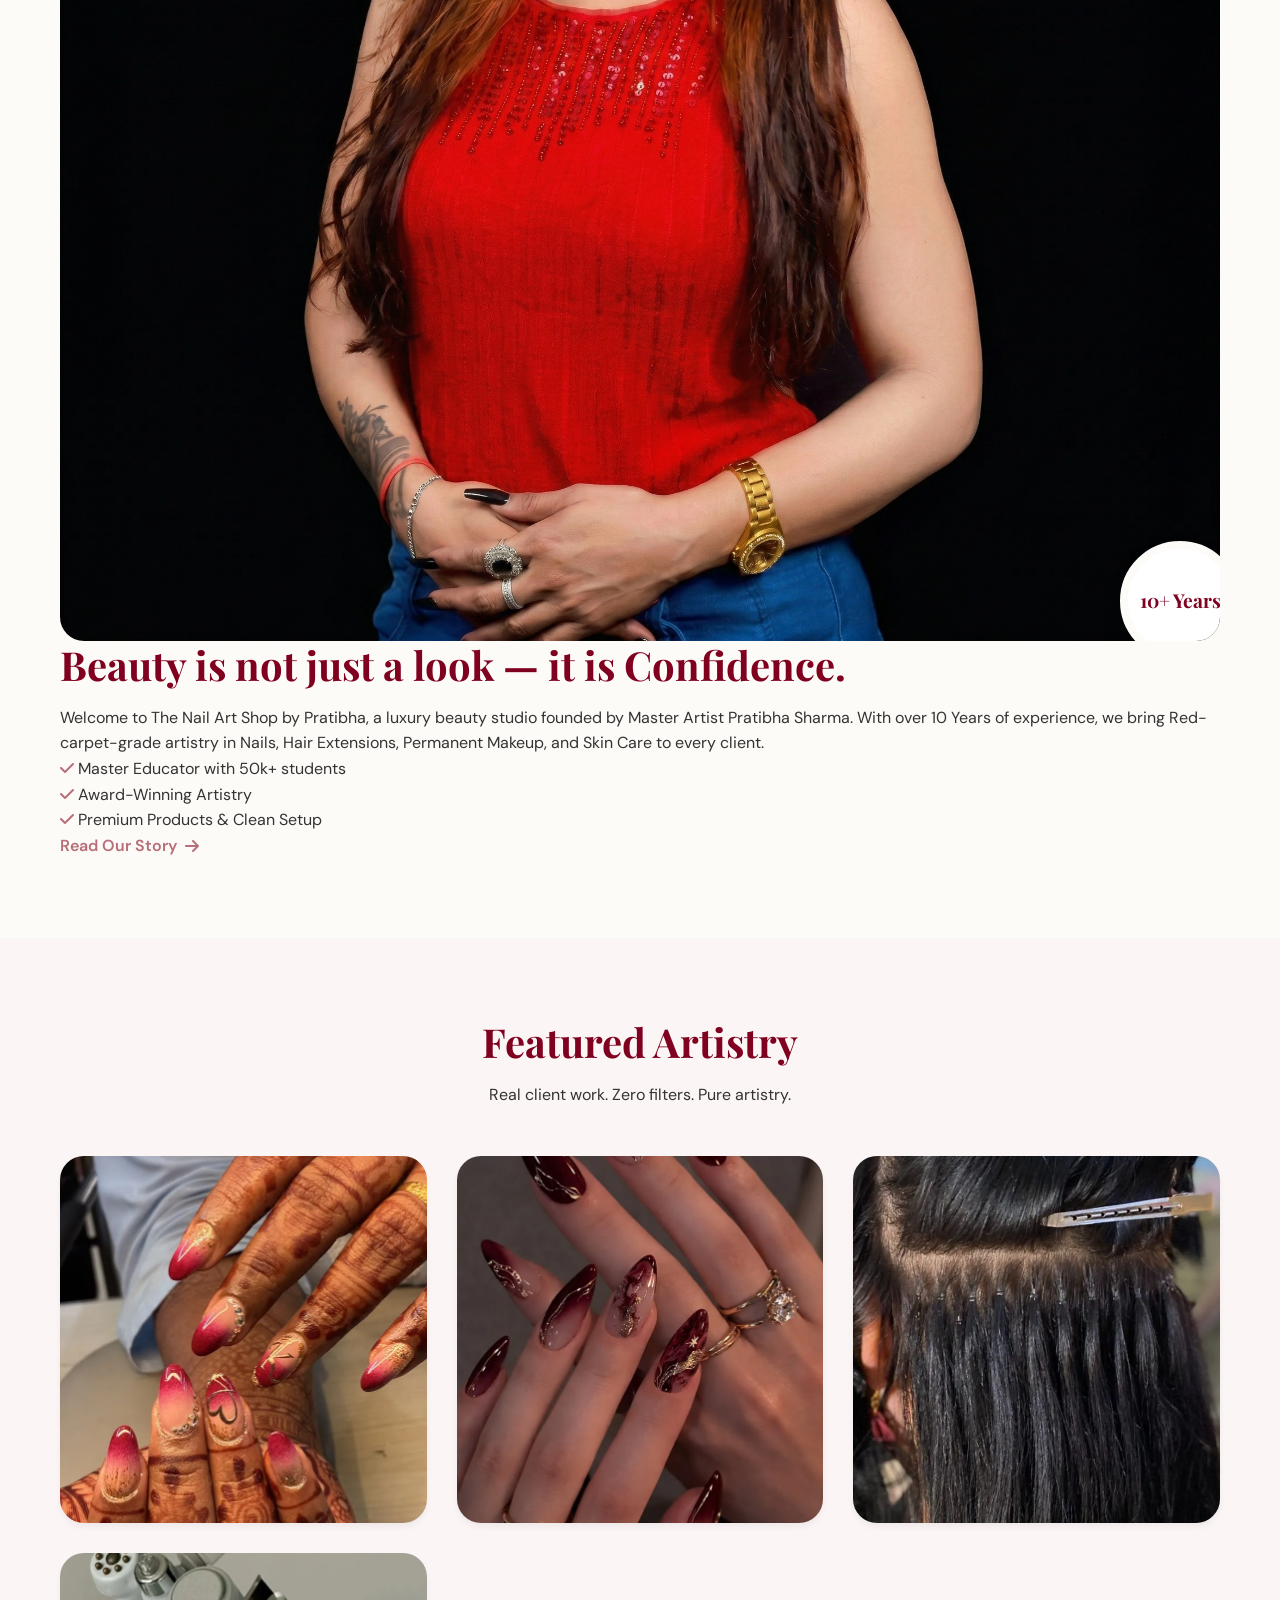
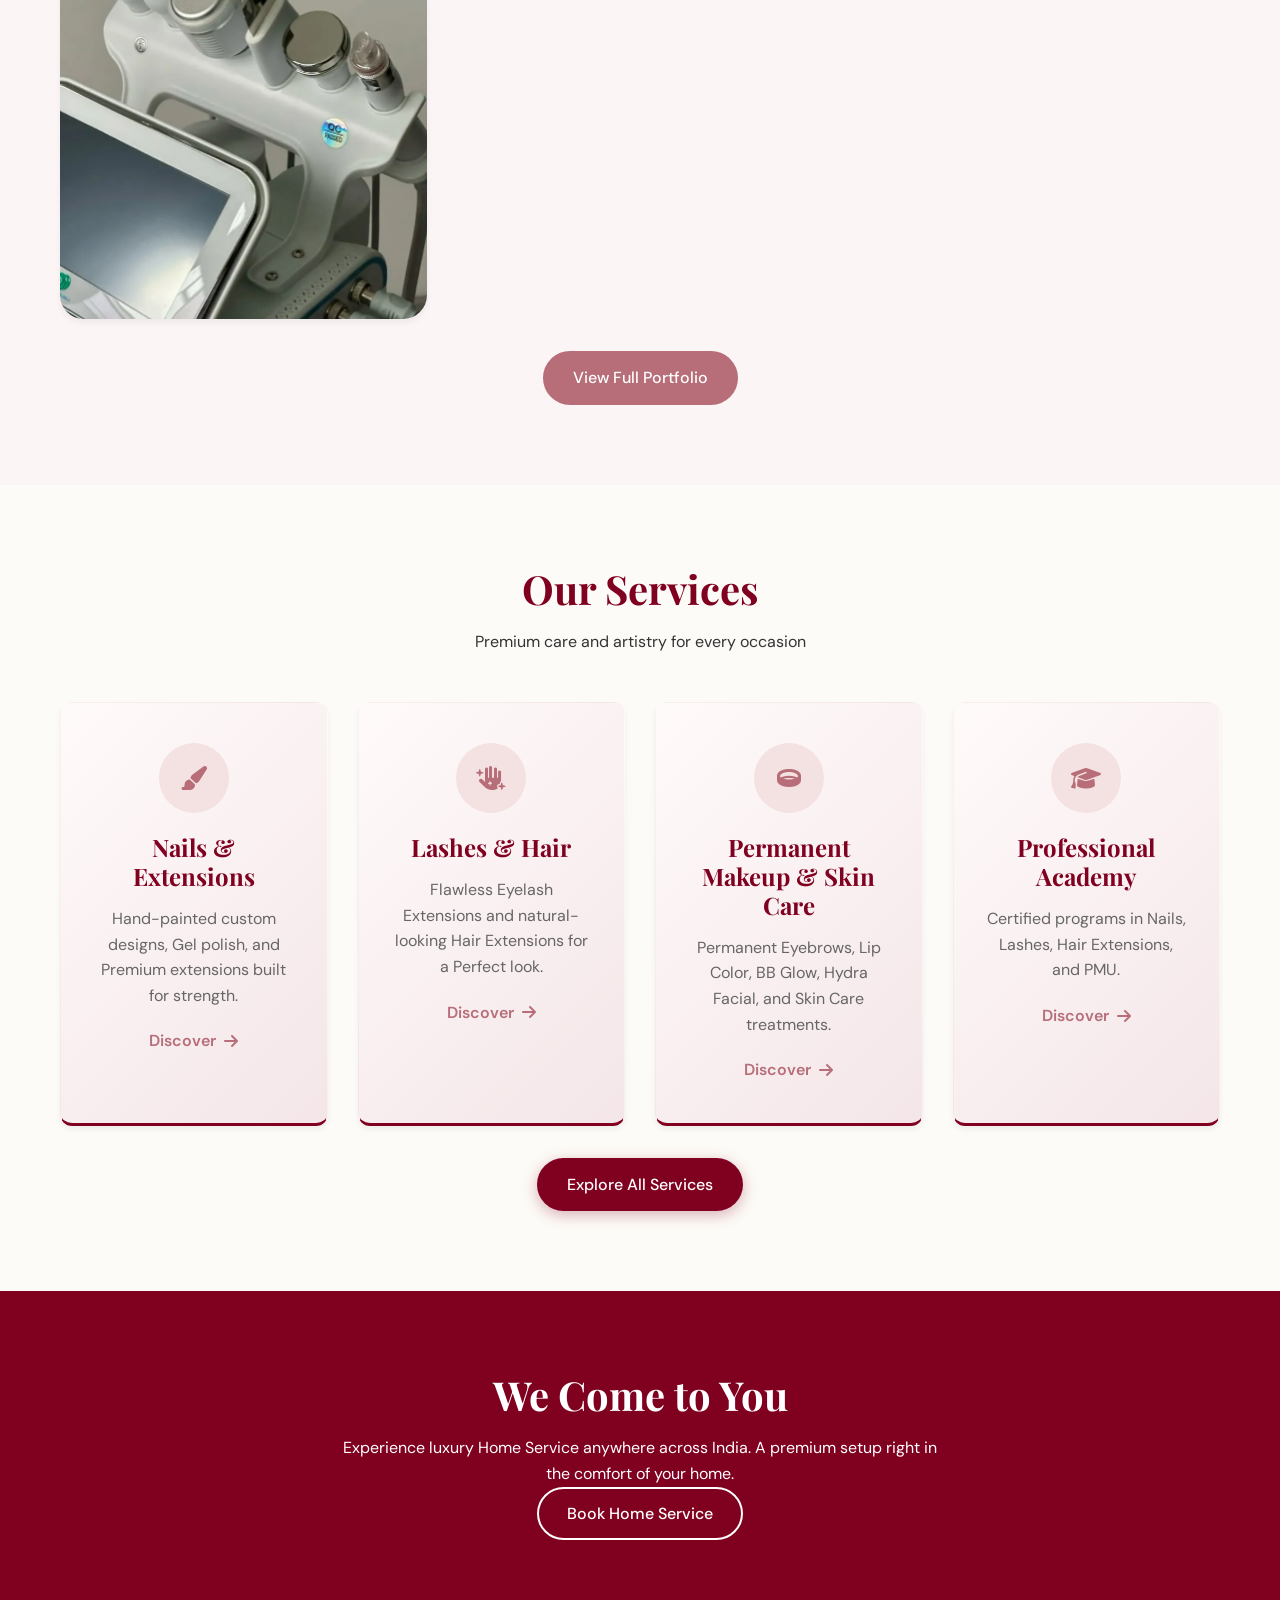
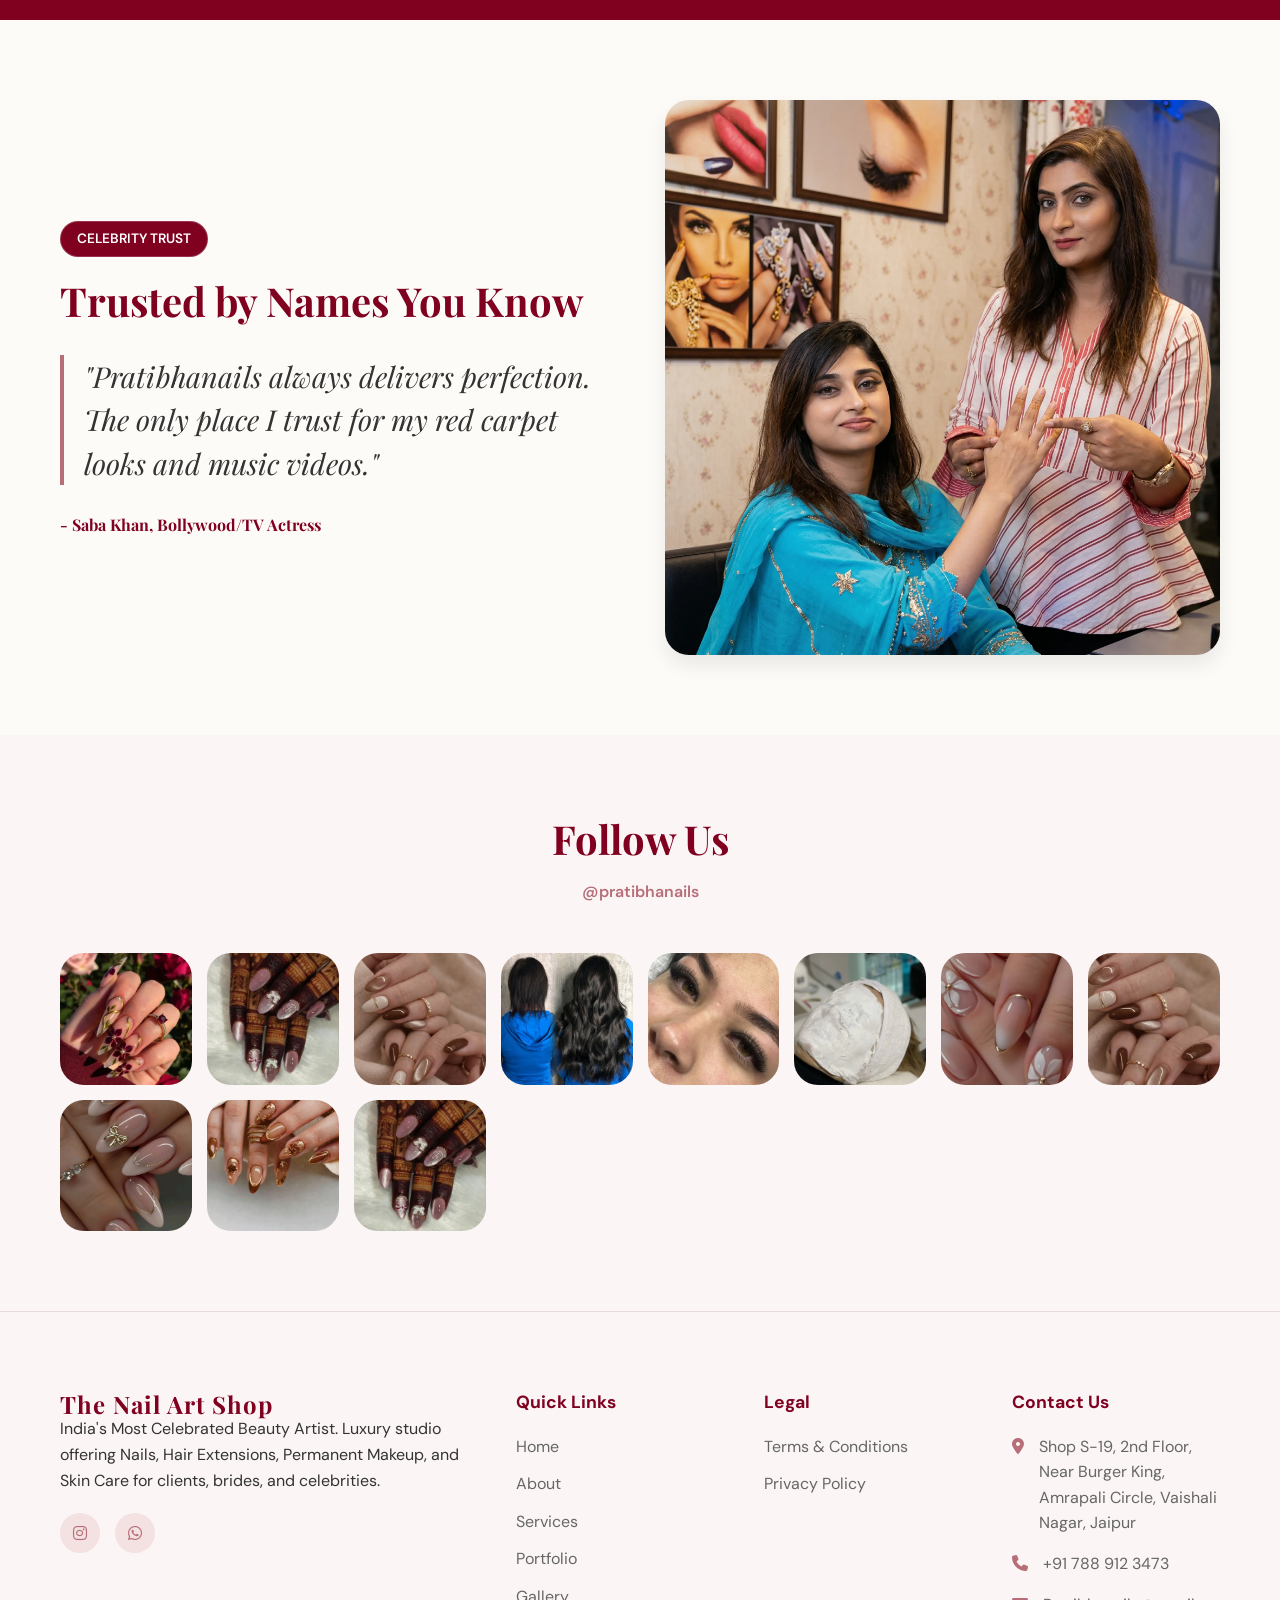
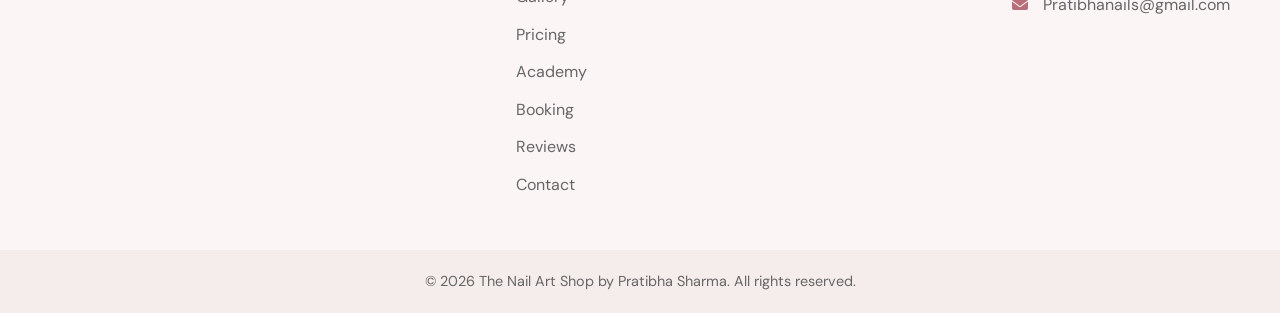
==== commit 87c3a18c: "feat: extreme performance optimizations for core web vitals" ====
--- a/index.html
+++ b/index.html
@@ -3,13 +3,24 @@
 <head>
     <meta charset="UTF-8">
     <meta name="viewport" content="width=device-width, initial-scale=1.0">
-    <meta name="description" content="Luxury nail art studio in Jaipur by Pratibha Sharma. Offering premium nail extensions, bridal packages, and home services pan-India.">
-    <title>Home | The Nail Art Shop</title>
+    <meta name="description" content="Luxury beauty studio in Jaipur by Pratibha Sharma. Offering premium Nails, Hair Extensions, Permanent Makeup, Hydra Facial, and Skin Care treatments.">
+    <title>Home | The Nail Art Shop by Pratibha Sharma</title>
     <link rel="preconnect" href="https://fonts.googleapis.com">
     <link rel="preconnect" href="https://fonts.gstatic.com" crossorigin>
     <link href="https://fonts.googleapis.com/css2?family=DM+Sans:opsz,wght@9..40,400;9..40,500;9..40,700&family=Playfair+Display:ital,wght@0,400;0,600;0,700;1,400&display=swap" rel="stylesheet">
     <link rel="stylesheet" href="https://cdnjs.cloudflare.com/ajax/libs/font-awesome/6.4.0/css/all.min.css">
+    <link rel="preload" href="css/style.css" as="style">
     <link rel="stylesheet" href="css/style.css">
+
+    <meta name="keywords" content="luxury nail art, Pratibha Sharma, The Nail Art Shop, Jaipur nail extensions, best nail artist India, bridal nails, home service nail art">
+    <meta property="og:title" content="The Nail Art Shop by Pratibha Sharma">
+    <meta property="og:description" content="Luxury beauty studio in Jaipur by Pratibha Sharma. Offering premium Nails, Hair Extensions, Permanent Makeup, Hydra Facial, and Skin Care treatments.">
+    <meta property="og:type" content="website">
+    <meta property="og:url" content="https://pratibhanails.com/">
+    <meta name="twitter:card" content="summary_large_image">
+    <link rel="preconnect" href="https://res.cloudinary.com">
+    <link rel="dns-prefetch" href="https://res.cloudinary.com">
+    <link rel="preload" as="image" href="https://res.cloudinary.com/dz3ixer7i/image/upload/v1776184909/upscaled__16.jpeg_202604142207_1_ci8n72.webp">
 </head>
 <body>
     
@@ -26,6 +37,7 @@
                 <a href="portfolio.html">Portfolio</a>
                 <a href="gallery.html">Gallery</a>
                 <a href="pricing.html">Pricing</a>
+                <a href="academy.html">Academy</a>
                 <a href="booking.html">Booking</a>
                 <a href="reviews.html">Reviews</a>
                 <a href="contact.html">Contact</a>
@@ -46,9 +58,9 @@
                 <div class="container hero-content text-center">
                     <span class="badge fade-in">Jaipur · All India · Home Service</span>
                     <h1 class="hero-title fade-in delay-1">India's Most Celebrated Nail Artist</h1>
-                    <p class="hero-subtitle fade-in delay-2">Luxury Nail Art · 15 Years of Mastery · Celebrity Artist</p>
+                    <p class="hero-subtitle fade-in delay-2">Luxury Nails, Permanent Makeup & Skin Care · 10 Years of Mastery · Celebrity Artist</p>
                     <div class="hero-actions fade-in delay-3">
-                        <a href="https://wa.me/919888333965?text=Hi%2C%20I%20would%20like%20to%20book%20an%20appointment" class="btn btn-primary btn-large">Book Appointment</a>
+                        <a href="https://wa.me/917889123473?text=Hi%2C%20I%20would%20like%20to%20book%20an%20appointment" class="btn btn-primary btn-large">Book Appointment</a>
                         <a href="portfolio.html" class="btn btn-outline btn-large">View Portfolio</a>
                     </div>
                 </div>
@@ -78,12 +90,12 @@
             <section class="intro section">
                 <div class="container intro-container">
                     <div class="intro-image img-hover">
-                        <img src="https://res.cloudinary.com/dz3ixer7i/image/upload/v1776189510/About_Pratibha_man_1_ng1loh.webp" alt="Pratibha Sharma showcasing nail art" loading="lazy">
-                        <div class="floating-badge">15+ Years</div>
+                        <img width="600" height="600" src="images/about_pratibha_sharma.webp" alt="Pratibha Sharma" loading="lazy" decoding="async">
+                        <div class="floating-badge">10+ Years</div>
                     </div>
                     <div class="intro-text">
-                        <h2 class="section-title">Nails are not just beauty — they are confidence.</h2>
-                        <p>Welcome to Pratibhanails, a luxury nail studio founded by Master Artist Pratibha Sharma. With over 15 years of experience, we bring red-carpet-grade artistry to every client.</p>
+                        <h2 class="section-title">Beauty is not just a look — it is Confidence.</h2>
+                        <p>Welcome to The Nail Art Shop by Pratibha, a luxury beauty studio founded by Master Artist Pratibha Sharma. With over 10 Years of experience, we bring Red-carpet-grade artistry in Nails, Hair Extensions, Permanent Makeup, and Skin Care to every client.</p>
                         <ul class="features-list">
                             <li><i class="fas fa-check text-primary"></i> Master Educator with 50k+ students</li>
                             <li><i class="fas fa-check text-primary"></i> Award-Winning Artistry</li>
@@ -102,28 +114,20 @@
                     </div>
                     <div class="grid gallery-grid">
                         <div class="gallery-item img-hover">
-                            <img src="https://res.cloudinary.com/dz3ixer7i/image/upload/v1776189501/Nail_27_lzryua.webp" alt="Bridal Nail Art" loading="lazy">
-                            <div class="gallery-overlay">
-                                <span>Bridal Magic</span>
-                            </div>
-                        </div>
-                        <div class="gallery-item img-hover">
-                            <img src="https://res.cloudinary.com/dz3ixer7i/image/upload/v1776189501/Nail_25_sfwipj.webp" alt="Crystal Clear Extensions" loading="lazy">
-                            <div class="gallery-overlay">
-                                <span>Crystal Extensions</span>
-                            </div>
-                        </div>
-                        <div class="gallery-item img-hover">
-                            <img src="https://res.cloudinary.com/dz3ixer7i/image/upload/v1776189500/Nail_24_hebf5q.webp" alt="3D Nail Art" loading="lazy">
-                            <div class="gallery-overlay">
-                                <span>3D Art</span>
-                            </div>
-                        </div>
-                        <div class="gallery-item img-hover">
-                            <img src="https://res.cloudinary.com/dz3ixer7i/image/upload/v1776189495/Nail_16_rklezw.webp" alt="Luxury Pedicure" loading="lazy">
-                            <div class="gallery-overlay">
-                                <span>Luxury Pedicure</span>
-                            </div>
+                            <img width="600" height="600" data-src="images/bridal nails/Bridal-nail_(2).webp" alt="Bridal Magic" loading="lazy" decoding="async">
+                            <div class="gallery-overlay"><span>Bridal Magic</span></div>
+                        </div>
+                        <div class="gallery-item img-hover">
+                            <img width="600" height="600" data-src="images/luxry nails/Luxury-Nail_(2).webp" alt="Luxury Extensions" loading="lazy" decoding="async">
+                            <div class="gallery-overlay"><span>Luxury Extensions</span></div>
+                        </div>
+                        <div class="gallery-item img-hover">
+                            <img width="600" height="600" data-src="images/hair extension/Hair-Extension-Images_(2).webp" alt="Hair Extensions" loading="lazy" decoding="async">
+                            <div class="gallery-overlay"><span>Hair Extensions</span></div>
+                        </div>
+                        <div class="gallery-item img-hover">
+                            <img width="600" height="600" data-src="images/Hydra facial images - Copy/Hydra-facial-images_(2).webp" alt="Derma Treatments" loading="lazy" decoding="async">
+                            <div class="gallery-overlay"><span>Derma Treatments</span></div>
                         </div>
                     </div>
                     <div class="text-center mt-4">
@@ -141,26 +145,26 @@
                     <div class="grid services-grid">
                         <div class="service-card card-hover">
                             <div class="service-icon"><i class="fas fa-paint-brush"></i></div>
-                            <h3>Nail Art</h3>
-                            <p>Hand-painted custom designs, seasonal themes, and 3D nail art.</p>
+                            <h3>Nails & Extensions</h3>
+                            <p>Hand-painted custom designs, Gel polish, and Premium extensions built for strength.</p>
                             <a href="services.html" class="link-btn small text-primary">Discover <i class="fas fa-arrow-right"></i></a>
                         </div>
                         <div class="service-card card-hover">
                             <div class="service-icon"><i class="fas fa-hand-sparkles"></i></div>
-                            <h3>Extensions</h3>
-                            <p>Acrylic and Polygel extensions built for strength and elegance.</p>
+                            <h3>Lashes & Hair</h3>
+                            <p>Flawless Eyelash Extensions and natural-looking Hair Extensions for a Perfect look.</p>
                             <a href="services.html" class="link-btn small text-primary">Discover <i class="fas fa-arrow-right"></i></a>
                         </div>
                         <div class="service-card card-hover">
                             <div class="service-icon"><i class="fas fa-ring"></i></div>
-                            <h3>Bridal Packages</h3>
-                            <p>Coordinated styles for mehendi, wedding day, and reception.</p>
+                            <h3>Permanent Makeup & Skin Care</h3>
+                            <p>Permanent Eyebrows, Lip Color, BB Glow, Hydra Facial, and Skin Care treatments.</p>
                             <a href="services.html" class="link-btn small text-primary">Discover <i class="fas fa-arrow-right"></i></a>
                         </div>
                         <div class="service-card card-hover">
                             <div class="service-icon"><i class="fas fa-graduation-cap"></i></div>
-                            <h3>Academy</h3>
-                            <p>Certified programs from basic to advanced nail artistry.</p>
+                            <h3>Professional Academy</h3>
+                            <p>Certified programs in Nails, Lashes, Hair Extensions, and PMU.</p>
                             <a href="services.html" class="link-btn small text-primary">Discover <i class="fas fa-arrow-right"></i></a>
                         </div>
                     </div>
@@ -174,7 +178,7 @@
                 <div class="container">
                     <h2 class="section-title text-white">We Come to You</h2>
                     <p class="mb-3 max-w-md mx-auto">Experience luxury Home Service anywhere across India. A premium setup right in the comfort of your home.</p>
-                    <a href="https://wa.me/919888333965?text=Hi%2C%20I%20would%20like%20to%20book%20a%20home%20service" class="btn btn-outline-light" target="_blank">Book Home Service</a>
+                    <a href="https://wa.me/917889123473?text=Hi%2C%20I%20would%20like%20to%20book%20a%20home%20service" class="btn btn-outline-light" target="_blank">Book Home Service</a>
                 </div>
             </section>
             
@@ -189,7 +193,7 @@
                         <h4 class="testimonial-author">- Saba Khan, Bollywood/TV Actress</h4>
                     </div>
                     <div class="celebrity-image img-hover">
-                        <img src="https://res.cloudinary.com/dz3ixer7i/image/upload/v1776189603/Celebrity_1_srxalt.webp" alt="Celebrity styled nails" loading="lazy">
+                        <img width="600" height="600" src="images/cleb/Celebrity_(1).webp" alt="Celebrity" loading="lazy" decoding="async">
                     </div>
                 </div>
             </section>
@@ -201,12 +205,17 @@
                         <a href="https://instagram.com/pratibhanails" target="_blank" class="link-btn text-primary">@pratibhanails</a>
                     </div>
                     <div class="grid instagram-grid mt-3">
-                        <div class="insta-item img-hover"><img src="https://res.cloudinary.com/dz3ixer7i/image/upload/v1776189500/Nail_22_yxplmx.webp" alt="Insta 1"></div>
-                        <div class="insta-item img-hover"><img src="https://res.cloudinary.com/dz3ixer7i/image/upload/v1776189499/Nail_20__1_s6587r.webp" alt="Insta 2"></div>
-                        <div class="insta-item img-hover"><img src="https://res.cloudinary.com/dz3ixer7i/image/upload/v1776189499/Nail_21_cesypa.webp" alt="Insta 3"></div>
-                        <div class="insta-item img-hover"><img src="https://res.cloudinary.com/dz3ixer7i/image/upload/v1776189497/Nail_19__1_rs4vrk.webp" alt="Insta 4"></div>
-                        <div class="insta-item img-hover"><img src="https://res.cloudinary.com/dz3ixer7i/image/upload/v1776189497/Nail_18__1_gt0nnj.webp" alt="Insta 5"></div>
-                        <div class="insta-item img-hover"><img src="https://res.cloudinary.com/dz3ixer7i/image/upload/v1776189496/Nail_20_aaxfvf.webp" alt="Insta 6"></div>
+                        <div class="insta-item img-hover"><img width="600" height="600" data-src="images/luxry nails/Luxury-Nail_(1).webp" alt="Instagram Feed" loading="lazy" decoding="async"></div>
+                        <div class="insta-item img-hover"><img width="600" height="600" data-src="images/bridal nails/Bridal-nail_(1).webp" alt="Instagram Feed" loading="lazy" decoding="async"></div>
+                        <div class="insta-item img-hover"><img width="600" height="600" data-src="images/3D nails/3D-Nails_(1).webp" alt="Instagram Feed" loading="lazy" decoding="async"></div>
+                        <div class="insta-item img-hover"><img width="600" height="600" data-src="images/hair extension/Hair-Extension-Images_(1).webp" alt="Instagram Feed" loading="lazy" decoding="async"></div>
+                        <div class="insta-item img-hover"><img width="600" height="600" data-src="images/Eyelashes images by Pinterest - Copy/Eyelashes-images_(1).webp" alt="Instagram Feed" loading="lazy" decoding="async"></div>
+                        <div class="insta-item img-hover"><img width="600" height="600" data-src="images/Hydra facial images - Copy/Hydra-facial-images_(1).webp" alt="Instagram Feed" loading="lazy" decoding="async"></div>
+                        <div class="insta-item img-hover"><img width="600" height="600" data-src="images/luxry nails/Luxury-Nail_(6).webp" alt="Insta 2" loading="lazy" decoding="async"></div>
+                        <div class="insta-item img-hover"><img width="600" height="600" data-src="images/luxry nails/Luxury-Nail_(7).webp" alt="Insta 3" loading="lazy" decoding="async"></div>
+                        <div class="insta-item img-hover"><img width="600" height="600" data-src="images/luxry nails/Luxury-Nail_(8).webp" alt="Insta 4" loading="lazy" decoding="async"></div>
+                        <div class="insta-item img-hover"><img width="600" height="600" data-src="images/luxry nails/Luxury-Nail_(9).webp" alt="Insta 5" loading="lazy" decoding="async"></div>
+                        <div class="insta-item img-hover"><img width="600" height="600" data-src="images/bridal nails/Bridal-nail_(1).webp" alt="Insta 6" loading="lazy" decoding="async"></div>
                     </div>
                 </div>
             </section>
@@ -217,10 +226,10 @@
         <div class="container footer-container">
             <div class="footer-col brand-col">
                 <h3 class="logo-title">The Nail Art Shop</h3>
-                <p>India's Most Celebrated Nail Artist. Luxury nail art studio serving individual clients, brides, celebrities, and aspiring nail technicians.</p>
+                <p>India's Most Celebrated Beauty Artist. Luxury studio offering Nails, Hair Extensions, Permanent Makeup, and Skin Care for clients, brides, and celebrities.</p>
                 <div class="social-links">
                     <a href="https://instagram.com/pratibhanails" target="_blank" aria-label="Instagram"><i class="fab fa-instagram"></i></a>
-                    <a href="https://wa.me/919888333965" target="_blank" aria-label="WhatsApp"><i class="fab fa-whatsapp"></i></a>
+                    <a href="https://wa.me/917889123473" target="_blank" aria-label="WhatsApp"><i class="fab fa-whatsapp"></i></a>
                 </div>
             </div>
             <div class="footer-col">
@@ -232,6 +241,7 @@
                     <li><a href="portfolio.html">Portfolio</a></li>
                     <li><a href="gallery.html">Gallery</a></li>
                     <li><a href="pricing.html">Pricing</a></li>
+                    <li><a href="academy.html">Academy</a></li>
                     <li><a href="booking.html">Booking</a></li>
                     <li><a href="reviews.html">Reviews</a></li>
                     <li><a href="contact.html">Contact</a></li>
@@ -248,7 +258,7 @@
                 <h4>Contact Us</h4>
                 <ul class="contact-info">
                     <li><i class="fas fa-map-marker-alt"></i> <span>Shop S-19, 2nd Floor, Near Burger King, Amrapali Circle, Vaishali Nagar, Jaipur</span></li>
-                    <li><i class="fas fa-phone"></i> <span>+91 98883 33965</span></li>
+                    <li><i class="fas fa-phone"></i> <span>+91 788 912 3473</span></li>
                     <li><i class="fas fa-envelope"></i> <span>Pratibhanails@gmail.com</span></li>
                 </ul>
             </div>
@@ -259,10 +269,10 @@
             </div>
         </div>
     </footer>
-    <a href="https://wa.me/919888333965?text=Hi%2C%20I%20would%20like%20to%20book%20an%20appointment" class="floating-whatsapp" target="_blank" aria-label="Book on WhatsApp">
+    <a href="https://wa.me/917889123473?text=Hi%2C%20I%20would%20like%20to%20book%20an%20appointment" class="floating-whatsapp" target="_blank" aria-label="Book on WhatsApp">
         <i class="fab fa-whatsapp"></i>
     </a>
-    <script src="js/main.js"></script>
+    <script src="js/main.js" defer></script>
 
 </body>
 </html>
--- a/css/style.css
+++ b/css/style.css
@@ -69,10 +69,10 @@
 .btn { display: inline-block; padding: 12px 28px; border-radius: 50px; font-weight: 500; cursor: pointer; text-align: center; border: 2px solid transparent; transition: var(--transition); font-size: 1rem; font-family: var(--font-body); }
 .btn-small { padding: 8px 16px; font-size: 0.875rem; }
 .btn-large { padding: 15px 35px; font-size: 1.1rem; }
-.btn-primary { background-color: var(--primary); color: var(--white); box-shadow: 0 4px 15px rgba(183, 110, 121, 0.3); }
-.btn-primary:hover { background-color: var(--burgundy); color: var(--white); transform: translateY(-2px); box-shadow: 0 6px 20px rgba(128, 0, 32, 0.4); }
-.btn-outline { background-color: transparent; color: var(--primary); border-color: var(--primary); }
-.btn-outline:hover { background-color: var(--primary); color: var(--white); transform: translateY(-2px); }
+.btn-primary { background-color: var(--burgundy); color: var(--white); box-shadow: 0 4px 15px rgba(128, 0, 32, 0.3); }
+.btn-primary:hover { background-color: var(--primary); color: var(--white); transform: translateY(-2px); box-shadow: 0 6px 20px rgba(183, 110, 121, 0.4); }
+.btn-outline { background-color: var(--primary); color: var(--white); border-color: var(--primary); }
+.btn-outline:hover { background-color: transparent; color: var(--primary); transform: translateY(-2px); }
 .btn-outline-light { background-color: transparent; color: var(--white); border-color: var(--white); }
 .btn-outline-light:hover { background-color: var(--white); color: var(--burgundy); }
 .link-btn { display: inline-flex; align-items: center; gap: 8px; color: var(--primary); font-weight: 600; position: relative; }
@@ -91,9 +91,9 @@
 .nav-container { display: flex; justify-content: space-between; align-items: center; }
 .logo { display: flex; flex-direction: column; }
 .logo-title { font-family: var(--font-heading); font-size: 1.5rem; font-weight: 700; color: var(--burgundy); line-height: 1; letter-spacing: 1px; }
-.logo-subtitle { font-size: 0.75rem; color: var(--text-muted); letter-spacing: 2px; margin-top: 2px; text-transform: uppercase; }
-.nav-links { display: flex; gap: 25px; }
-.nav-links a { color: var(--text-main); font-weight: 500; font-size: 0.95rem; position: relative; }
+.logo-subtitle { font-size: 0.75rem; color: var(--text-main); font-weight: 700; letter-spacing: 2px; margin-top: 2px; text-transform: uppercase; }
+.nav-links { display: flex; gap: 12px; flex-wrap: wrap; justify-content: center; }
+.nav-links a { color: var(--text-main); font-weight: 500; font-size: 0.9rem; position: relative; }
 .nav-links a::after { content: ''; position: absolute; bottom: -4px; left: 0; width: 0; height: 2px; background-color: var(--primary); transition: var(--transition); }
 .nav-links a:hover::after, .nav-links a.active::after { width: 100%; }
 .nav-links a:hover, .nav-links a.active { color: var(--primary); }
@@ -125,11 +125,11 @@
 /* Hero Section */
 main { padding-top: 75px; }
 .hero { min-height: 90vh; display: flex; align-items: center; justify-content: center; background: url('https://res.cloudinary.com/dz3ixer7i/image/upload/v1776184909/upscaled__16.jpeg_202604142207_1_ci8n72.webp') center/cover no-repeat; position: relative; margin-top: -75px; padding: 135px 0 60px; }
-.hero-overlay { position: absolute; top: 0; left: 0; right: 0; bottom: 0; background: linear-gradient(rgba(253, 251, 247, 0.425), rgba(253, 251, 247, 0.475)); }
+.hero-overlay { position: absolute; top: 0; left: 0; right: 0; bottom: 0; background: linear-gradient(to bottom, rgba(0,0,0,0.5), rgba(0,0,0,0.8)); }
 .hero-content { position: relative; z-index: 1; max-width: 800px; }
-.badge { display: inline-block; padding: 6px 16px; background-color: var(--secondary); color: var(--burgundy); border-radius: 50px; font-size: 0.85rem; font-weight: 600; text-transform: uppercase; margin-bottom: 20px; }
-.hero-title { font-size: 4.5rem; margin-bottom: 20px; color: var(--burgundy); }
-.hero-subtitle { font-size: 1.5rem; color: var(--text-main); margin-bottom: 40px; }
+.badge { display: inline-block; padding: 6px 16px; background-color: var(--burgundy); color: var(--white); border-radius: 50px; font-size: 0.85rem; font-weight: 600; text-transform: uppercase; margin-bottom: 20px; border: 1px solid rgba(255,255,255,0.2); }
+.hero-title { font-size: 4.5rem; margin-bottom: 20px; color: var(--white); text-shadow: 2px 2px 10px rgba(0,0,0,0.5); }
+.hero-subtitle { font-size: 1.5rem; color: rgba(255,255,255,0.95); margin-bottom: 40px; font-weight: 500; text-shadow: 1px 1px 8px rgba(0,0,0,0.5); }
 .hero-actions { display: flex; gap: 20px; justify-content: center; flex-wrap: wrap; }
 
 /* Stats Strip */
@@ -153,7 +153,7 @@
 
 /* Gallery / Portfolio */
 .gallery-item { position: relative; border-radius: 12px; overflow: hidden; box-shadow: var(--shadow-sm); aspect-ratio: 4/5; }
-.gallery-item img, .masonry-item img { width: 100%; height: 100%; object-fit: cover; transition: transform 0.5s ease; }
+.gallery-item img, .masonry-item img { width: 100%; height: 100%; object-fit: cover; aspect-ratio: 3/4; border-radius: 8px; display: block; }
 .gallery-overlay { position: absolute; inset: 0; background: linear-gradient(to top, rgba(128,0,32,0.8), transparent); display: flex; align-items: flex-end; justify-content: center; padding: 30px; opacity: 0; transition: opacity 0.3s ease; }
 .gallery-item:hover .gallery-overlay { opacity: 1; }
 .gallery-item:hover img { transform: scale(1.05); }
@@ -228,9 +228,8 @@
     .hero-title { font-size: 3.5rem; }
     .masonry-grid { column-count: 2; }
     .pricing-card.popular { transform: none; box-shadow: var(--shadow-sm); }
-}
-@media (max-width: 768px) {
-    .hero { background: url('https://res.cloudinary.com/dz3ixer7i/image/upload/v1776184910/upscaled__16.jpeg_202604142207_s3qs7d.webp') center/cover no-repeat; }
+    
+    /* Mobile Menu - Triggered earlier due to large number of links */
     .nav-links { position: fixed; top: 70px; left: -100%; width: 100%; height: calc(100vh - 70px); background: rgba(253, 251, 247, 0.98); backdrop-filter: blur(10px); flex-direction: column; align-items: center; justify-content: flex-start; padding-top: 50px; transition: var(--transition); z-index: 999; }
     .nav-links.active { left: 0; }
     .mobile-menu-toggle { display: block; }
@@ -238,6 +237,9 @@
     .mobile-menu-toggle.active span:nth-child(1) { transform: translateY(8px) rotate(45deg); }
     .mobile-menu-toggle.active span:nth-child(2) { opacity: 0; }
     .mobile-menu-toggle.active span:nth-child(3) { transform: translateY(-8px) rotate(-45deg); }
+}
+@media (max-width: 768px) {
+    .hero { background: url('https://res.cloudinary.com/dz3ixer7i/image/upload/v1776184910/upscaled__16.jpeg_202604142207_s3qs7d.webp') center/cover no-repeat; }
     .hero-title { font-size: 2.5rem; }
     .hero-subtitle { font-size: 1.2rem; }
     .hero-actions { flex-direction: column; }
@@ -247,6 +249,12 @@
 @media (max-width: 480px) {
     .masonry-grid { column-count: 1; }
     .floating-whatsapp { bottom: 20px; right: 20px; width: 50px; height: 50px; font-size: 28px; }
+}
+
+/* Mobile Center Viewport Interaction */
+@media (max-width: 991px) {
+    .gallery-item.is-center .gallery-overlay { opacity: 1; }
+    .masonry-item.is-center .masonry-overlay { transform: translateY(0); }
 }
 
 /* Lightbox */
@@ -274,3 +282,10 @@
     grid-template-columns: repeat(auto-fill, minmax(130px, 1fr)) !important;
     gap: 15px !important;
 }
+
+.service-card { background: linear-gradient(135deg, #fffafa, #f4e6e8); border-bottom: 3px solid #800020; }
+.service-card:hover { background: linear-gradient(135deg, #f4e6e8, #fffafa); }
+
+.lightbox-content-container { display: flex; align-items: center; justify-content: center; width: 100%; height: 100%; }
+.lightbox-content-container img, .lightbox-content-container video { max-width: 90%; max-height: 90vh; border-radius: 8px; box-shadow: 0 10px 30px rgba(0,0,0,0.5); transform: scale(0.9); transition: transform 0.3s cubic-bezier(0.25, 0.8, 0.25, 1); object-fit: contain; cursor: pointer; }
+.lightbox.active .lightbox-content-container img, .lightbox.active .lightbox-content-container video { transform: scale(1); }
--- a/css/style.css
+++ b/css/style.css
@@ -69,10 +69,10 @@
 .btn { display: inline-block; padding: 12px 28px; border-radius: 50px; font-weight: 500; cursor: pointer; text-align: center; border: 2px solid transparent; transition: var(--transition); font-size: 1rem; font-family: var(--font-body); }
 .btn-small { padding: 8px 16px; font-size: 0.875rem; }
 .btn-large { padding: 15px 35px; font-size: 1.1rem; }
-.btn-primary { background-color: var(--primary); color: var(--white); box-shadow: 0 4px 15px rgba(183, 110, 121, 0.3); }
-.btn-primary:hover { background-color: var(--burgundy); color: var(--white); transform: translateY(-2px); box-shadow: 0 6px 20px rgba(128, 0, 32, 0.4); }
-.btn-outline { background-color: transparent; color: var(--primary); border-color: var(--primary); }
-.btn-outline:hover { background-color: var(--primary); color: var(--white); transform: translateY(-2px); }
+.btn-primary { background-color: var(--burgundy); color: var(--white); box-shadow: 0 4px 15px rgba(128, 0, 32, 0.3); }
+.btn-primary:hover { background-color: var(--primary); color: var(--white); transform: translateY(-2px); box-shadow: 0 6px 20px rgba(183, 110, 121, 0.4); }
+.btn-outline { background-color: var(--primary); color: var(--white); border-color: var(--primary); }
+.btn-outline:hover { background-color: transparent; color: var(--primary); transform: translateY(-2px); }
 .btn-outline-light { background-color: transparent; color: var(--white); border-color: var(--white); }
 .btn-outline-light:hover { background-color: var(--white); color: var(--burgundy); }
 .link-btn { display: inline-flex; align-items: center; gap: 8px; color: var(--primary); font-weight: 600; position: relative; }
@@ -91,9 +91,9 @@
 .nav-container { display: flex; justify-content: space-between; align-items: center; }
 .logo { display: flex; flex-direction: column; }
 .logo-title { font-family: var(--font-heading); font-size: 1.5rem; font-weight: 700; color: var(--burgundy); line-height: 1; letter-spacing: 1px; }
-.logo-subtitle { font-size: 0.75rem; color: var(--text-muted); letter-spacing: 2px; margin-top: 2px; text-transform: uppercase; }
-.nav-links { display: flex; gap: 25px; }
-.nav-links a { color: var(--text-main); font-weight: 500; font-size: 0.95rem; position: relative; }
+.logo-subtitle { font-size: 0.75rem; color: var(--text-main); font-weight: 700; letter-spacing: 2px; margin-top: 2px; text-transform: uppercase; }
+.nav-links { display: flex; gap: 12px; flex-wrap: wrap; justify-content: center; }
+.nav-links a { color: var(--text-main); font-weight: 500; font-size: 0.9rem; position: relative; }
 .nav-links a::after { content: ''; position: absolute; bottom: -4px; left: 0; width: 0; height: 2px; background-color: var(--primary); transition: var(--transition); }
 .nav-links a:hover::after, .nav-links a.active::after { width: 100%; }
 .nav-links a:hover, .nav-links a.active { color: var(--primary); }
@@ -125,11 +125,11 @@
 /* Hero Section */
 main { padding-top: 75px; }
 .hero { min-height: 90vh; display: flex; align-items: center; justify-content: center; background: url('https://res.cloudinary.com/dz3ixer7i/image/upload/v1776184909/upscaled__16.jpeg_202604142207_1_ci8n72.webp') center/cover no-repeat; position: relative; margin-top: -75px; padding: 135px 0 60px; }
-.hero-overlay { position: absolute; top: 0; left: 0; right: 0; bottom: 0; background: linear-gradient(rgba(253, 251, 247, 0.425), rgba(253, 251, 247, 0.475)); }
+.hero-overlay { position: absolute; top: 0; left: 0; right: 0; bottom: 0; background: linear-gradient(to bottom, rgba(0,0,0,0.5), rgba(0,0,0,0.8)); }
 .hero-content { position: relative; z-index: 1; max-width: 800px; }
-.badge { display: inline-block; padding: 6px 16px; background-color: var(--secondary); color: var(--burgundy); border-radius: 50px; font-size: 0.85rem; font-weight: 600; text-transform: uppercase; margin-bottom: 20px; }
-.hero-title { font-size: 4.5rem; margin-bottom: 20px; color: var(--burgundy); }
-.hero-subtitle { font-size: 1.5rem; color: var(--text-main); margin-bottom: 40px; }
+.badge { display: inline-block; padding: 6px 16px; background-color: var(--burgundy); color: var(--white); border-radius: 50px; font-size: 0.85rem; font-weight: 600; text-transform: uppercase; margin-bottom: 20px; border: 1px solid rgba(255,255,255,0.2); }
+.hero-title { font-size: 4.5rem; margin-bottom: 20px; color: var(--white); text-shadow: 2px 2px 10px rgba(0,0,0,0.5); }
+.hero-subtitle { font-size: 1.5rem; color: rgba(255,255,255,0.95); margin-bottom: 40px; font-weight: 500; text-shadow: 1px 1px 8px rgba(0,0,0,0.5); }
 .hero-actions { display: flex; gap: 20px; justify-content: center; flex-wrap: wrap; }
 
 /* Stats Strip */
@@ -153,7 +153,7 @@
 
 /* Gallery / Portfolio */
 .gallery-item { position: relative; border-radius: 12px; overflow: hidden; box-shadow: var(--shadow-sm); aspect-ratio: 4/5; }
-.gallery-item img, .masonry-item img { width: 100%; height: 100%; object-fit: cover; transition: transform 0.5s ease; }
+.gallery-item img, .masonry-item img { width: 100%; height: 100%; object-fit: cover; aspect-ratio: 3/4; border-radius: 8px; display: block; }
 .gallery-overlay { position: absolute; inset: 0; background: linear-gradient(to top, rgba(128,0,32,0.8), transparent); display: flex; align-items: flex-end; justify-content: center; padding: 30px; opacity: 0; transition: opacity 0.3s ease; }
 .gallery-item:hover .gallery-overlay { opacity: 1; }
 .gallery-item:hover img { transform: scale(1.05); }
@@ -228,9 +228,8 @@
     .hero-title { font-size: 3.5rem; }
     .masonry-grid { column-count: 2; }
     .pricing-card.popular { transform: none; box-shadow: var(--shadow-sm); }
-}
-@media (max-width: 768px) {
-    .hero { background: url('https://res.cloudinary.com/dz3ixer7i/image/upload/v1776184910/upscaled__16.jpeg_202604142207_s3qs7d.webp') center/cover no-repeat; }
+    
+    /* Mobile Menu - Triggered earlier due to large number of links */
     .nav-links { position: fixed; top: 70px; left: -100%; width: 100%; height: calc(100vh - 70px); background: rgba(253, 251, 247, 0.98); backdrop-filter: blur(10px); flex-direction: column; align-items: center; justify-content: flex-start; padding-top: 50px; transition: var(--transition); z-index: 999; }
     .nav-links.active { left: 0; }
     .mobile-menu-toggle { display: block; }
@@ -238,6 +237,9 @@
     .mobile-menu-toggle.active span:nth-child(1) { transform: translateY(8px) rotate(45deg); }
     .mobile-menu-toggle.active span:nth-child(2) { opacity: 0; }
     .mobile-menu-toggle.active span:nth-child(3) { transform: translateY(-8px) rotate(-45deg); }
+}
+@media (max-width: 768px) {
+    .hero { background: url('https://res.cloudinary.com/dz3ixer7i/image/upload/v1776184910/upscaled__16.jpeg_202604142207_s3qs7d.webp') center/cover no-repeat; }
     .hero-title { font-size: 2.5rem; }
     .hero-subtitle { font-size: 1.2rem; }
     .hero-actions { flex-direction: column; }
@@ -247,6 +249,12 @@
 @media (max-width: 480px) {
     .masonry-grid { column-count: 1; }
     .floating-whatsapp { bottom: 20px; right: 20px; width: 50px; height: 50px; font-size: 28px; }
+}
+
+/* Mobile Center Viewport Interaction */
+@media (max-width: 991px) {
+    .gallery-item.is-center .gallery-overlay { opacity: 1; }
+    .masonry-item.is-center .masonry-overlay { transform: translateY(0); }
 }
 
 /* Lightbox */
@@ -274,3 +282,10 @@
     grid-template-columns: repeat(auto-fill, minmax(130px, 1fr)) !important;
     gap: 15px !important;
 }
+
+.service-card { background: linear-gradient(135deg, #fffafa, #f4e6e8); border-bottom: 3px solid #800020; }
+.service-card:hover { background: linear-gradient(135deg, #f4e6e8, #fffafa); }
+
+.lightbox-content-container { display: flex; align-items: center; justify-content: center; width: 100%; height: 100%; }
+.lightbox-content-container img, .lightbox-content-container video { max-width: 90%; max-height: 90vh; border-radius: 8px; box-shadow: 0 10px 30px rgba(0,0,0,0.5); transform: scale(0.9); transition: transform 0.3s cubic-bezier(0.25, 0.8, 0.25, 1); object-fit: contain; cursor: pointer; }
+.lightbox.active .lightbox-content-container img, .lightbox.active .lightbox-content-container video { transform: scale(1); }
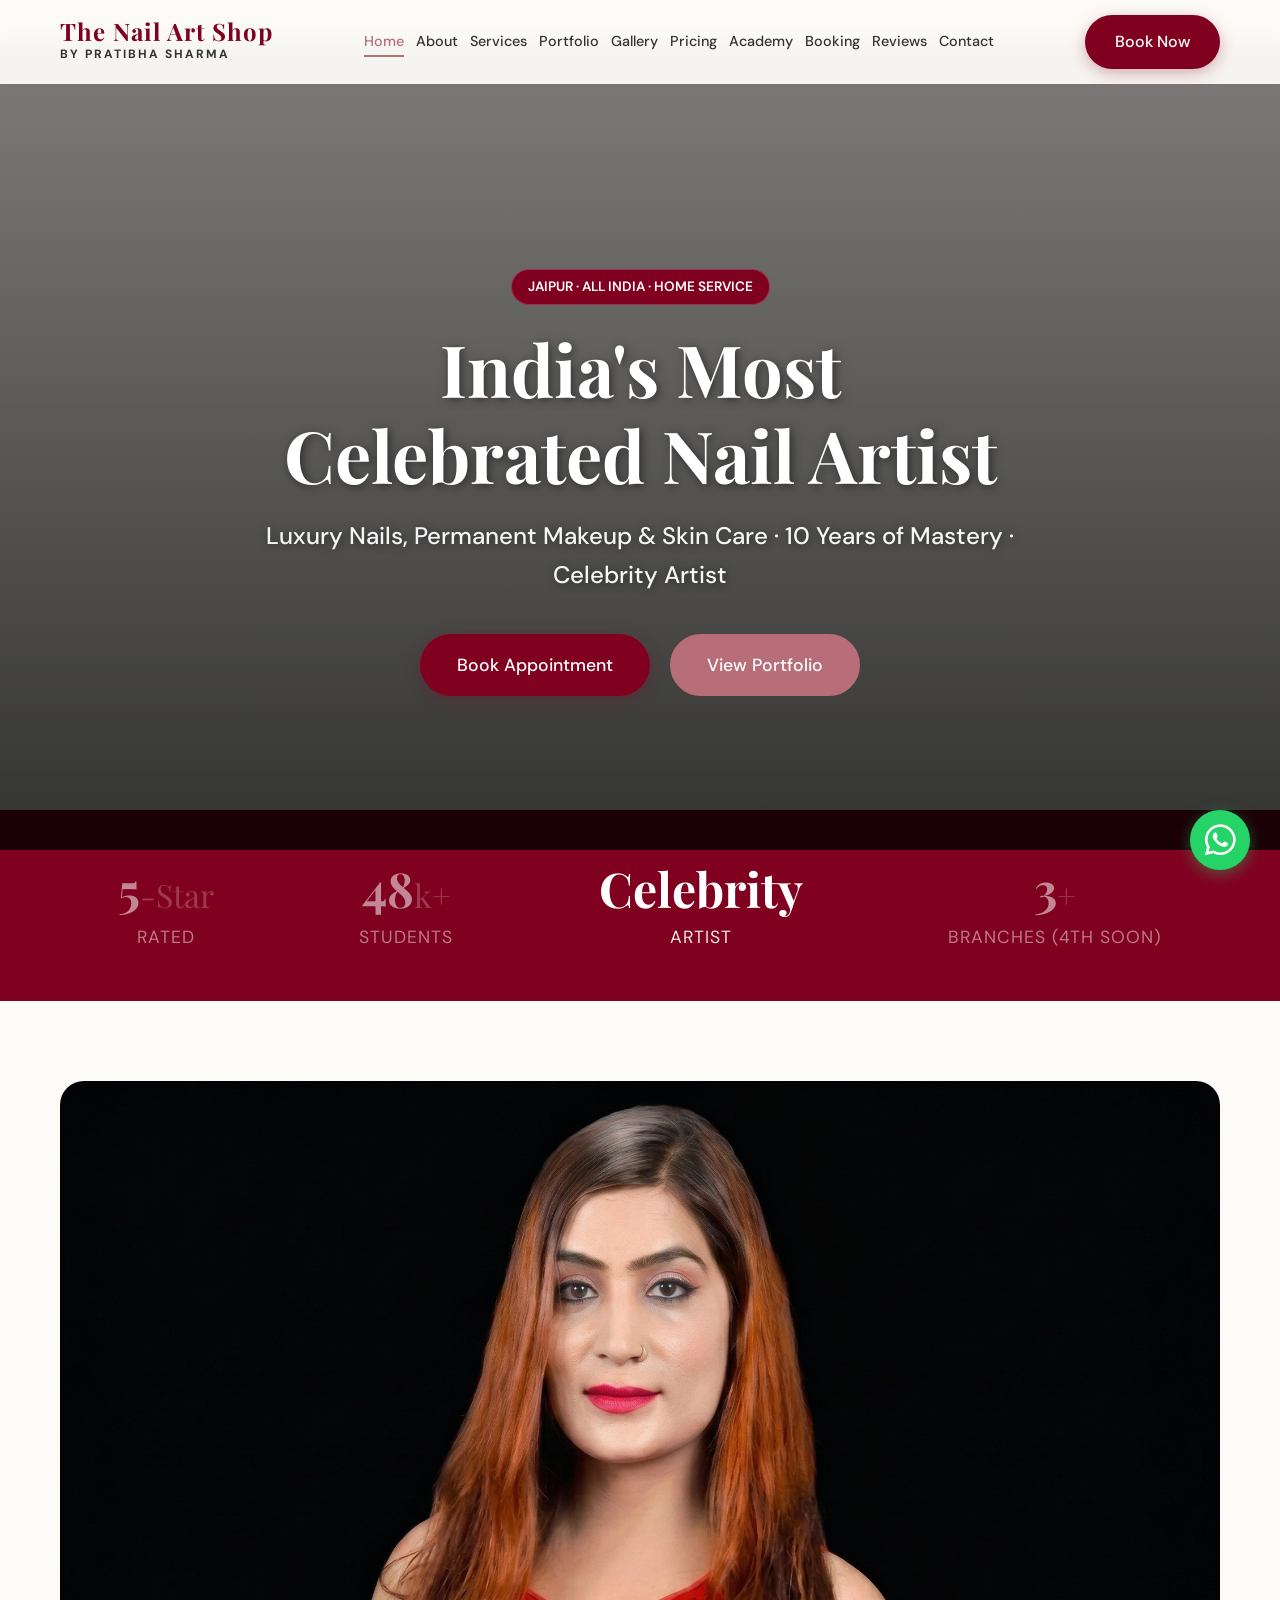
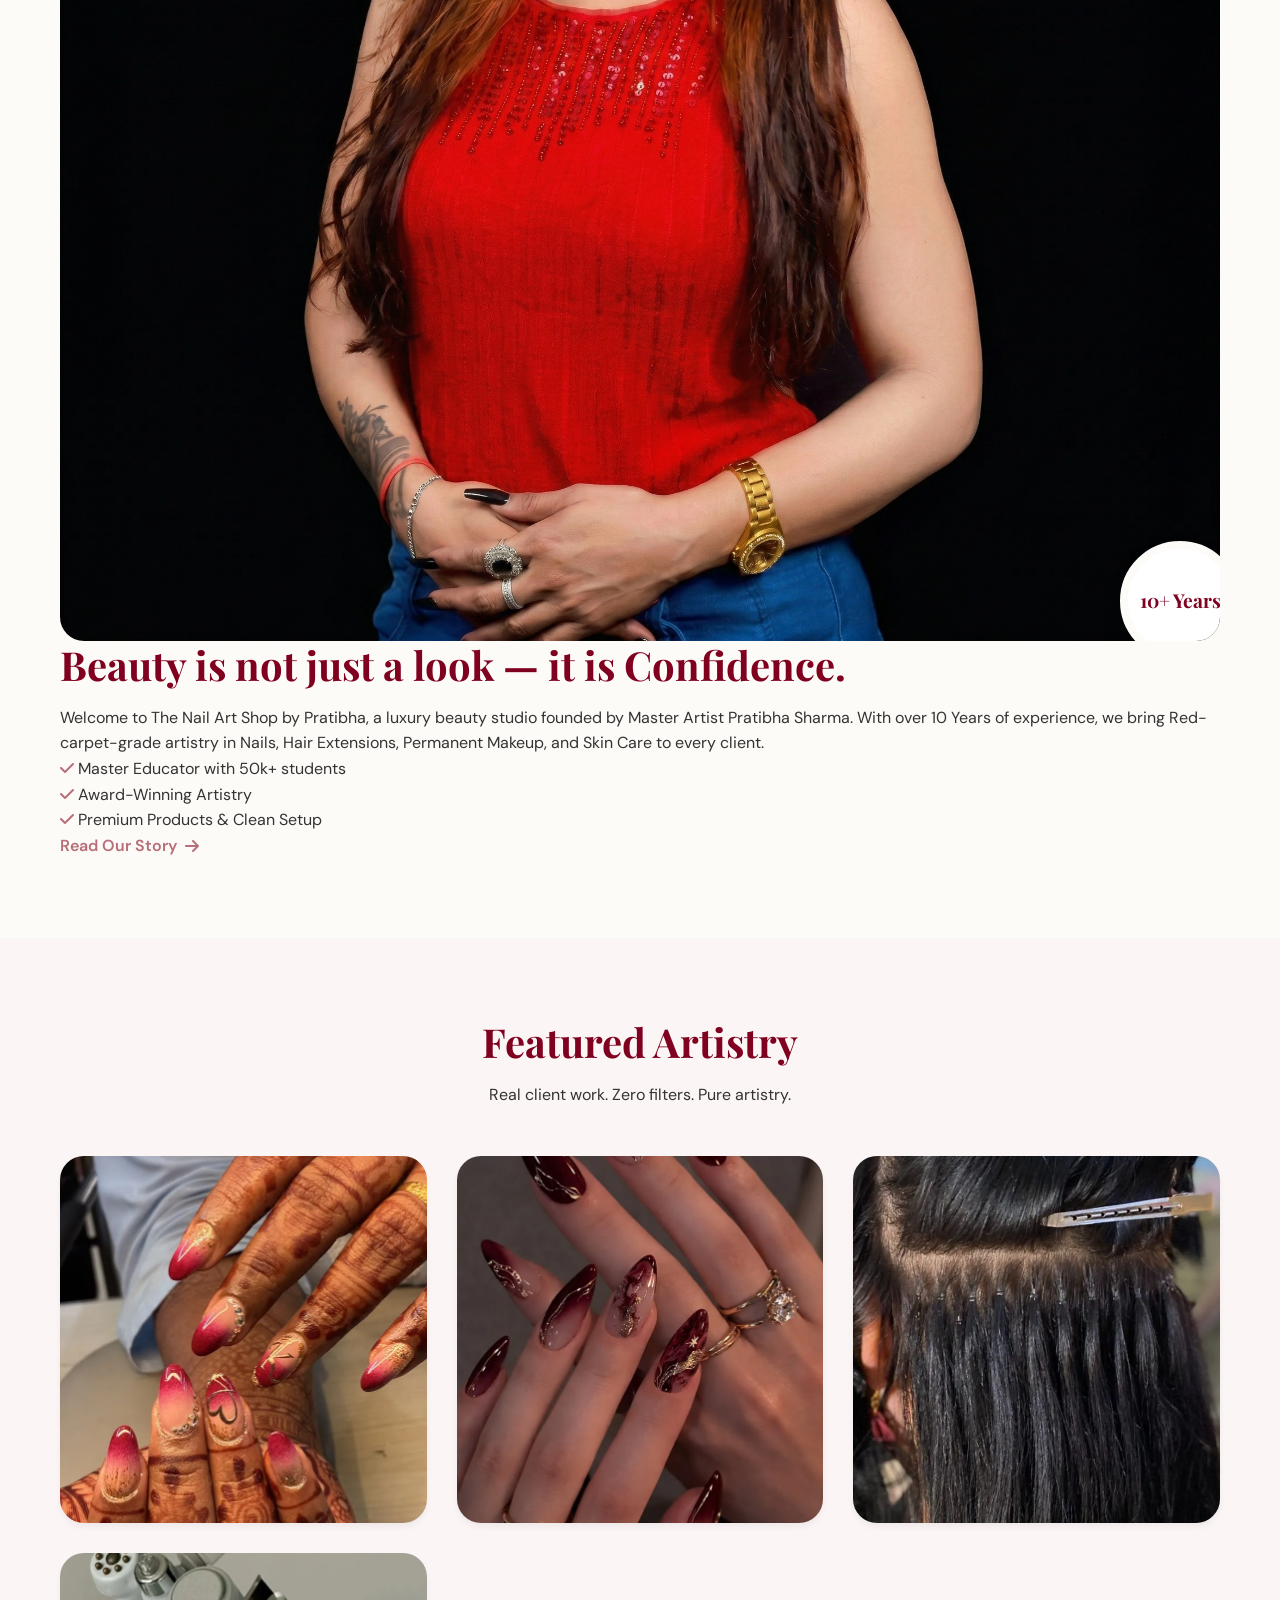
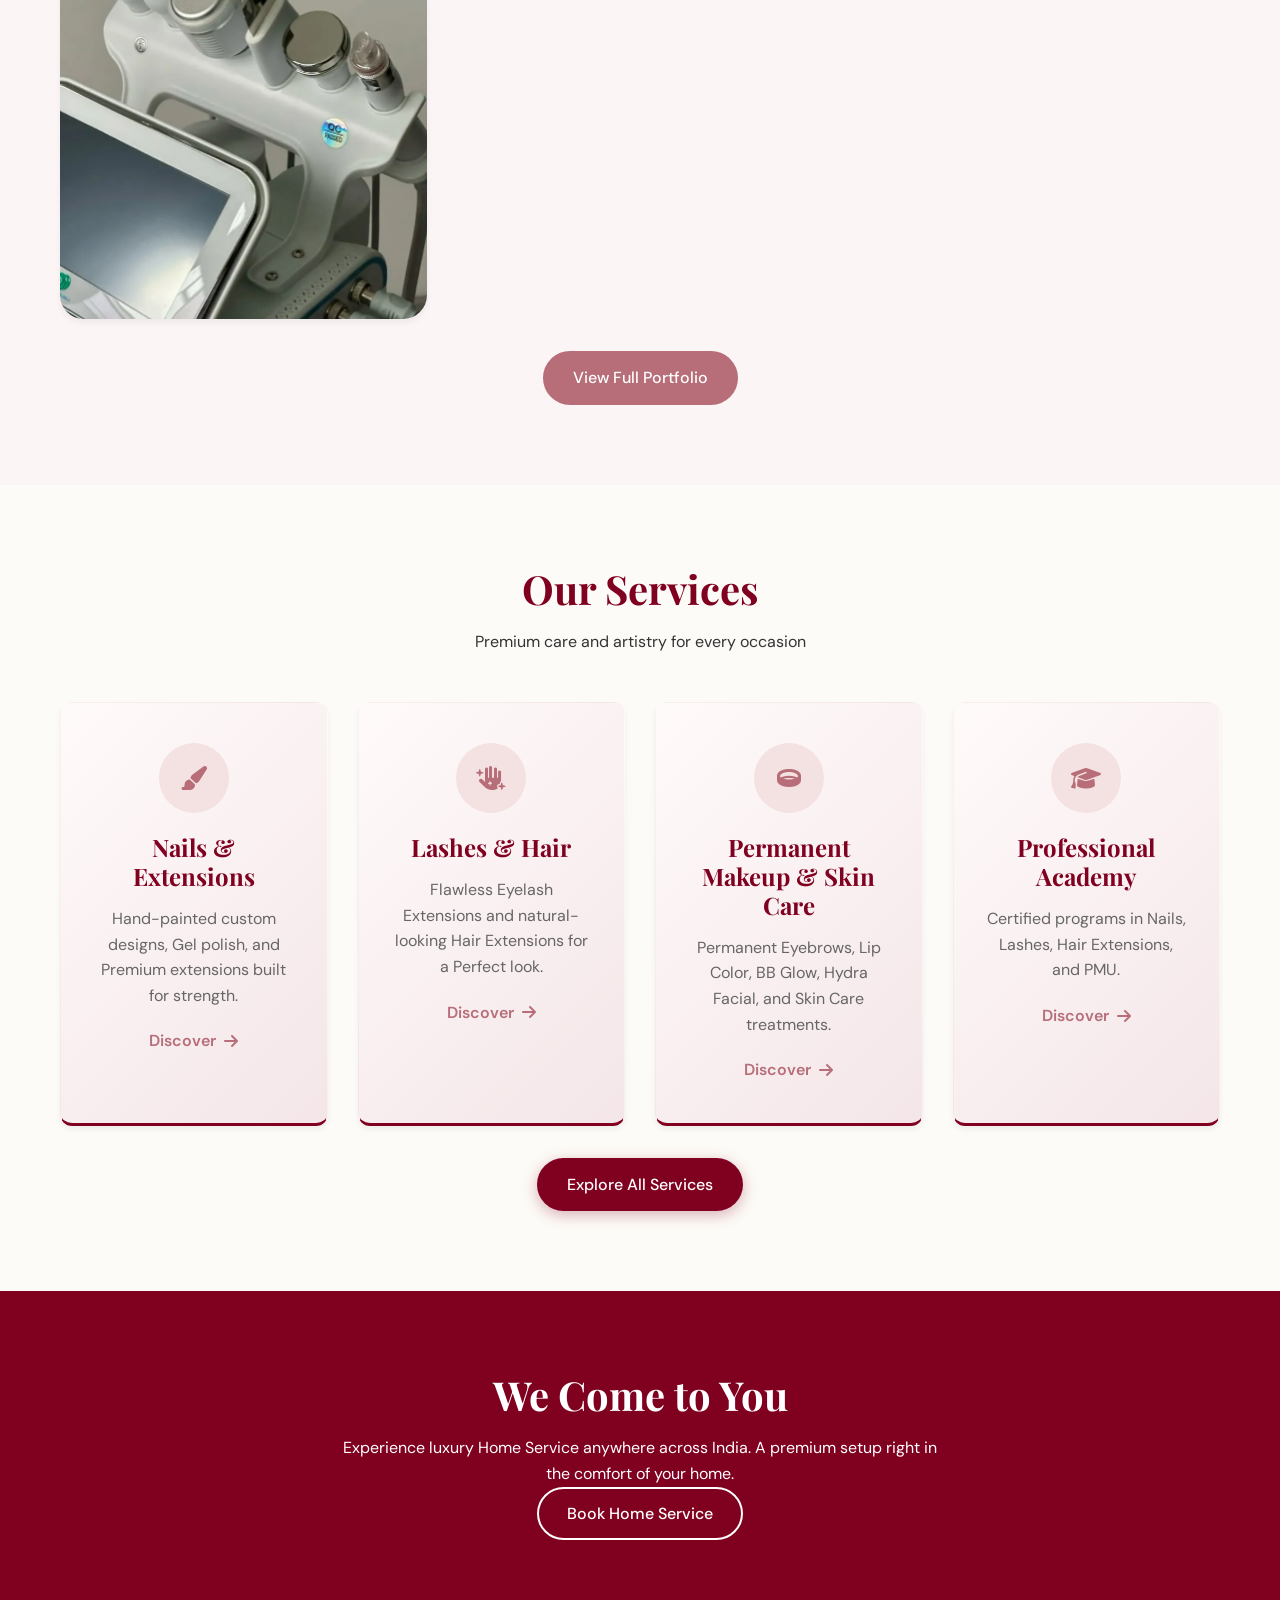
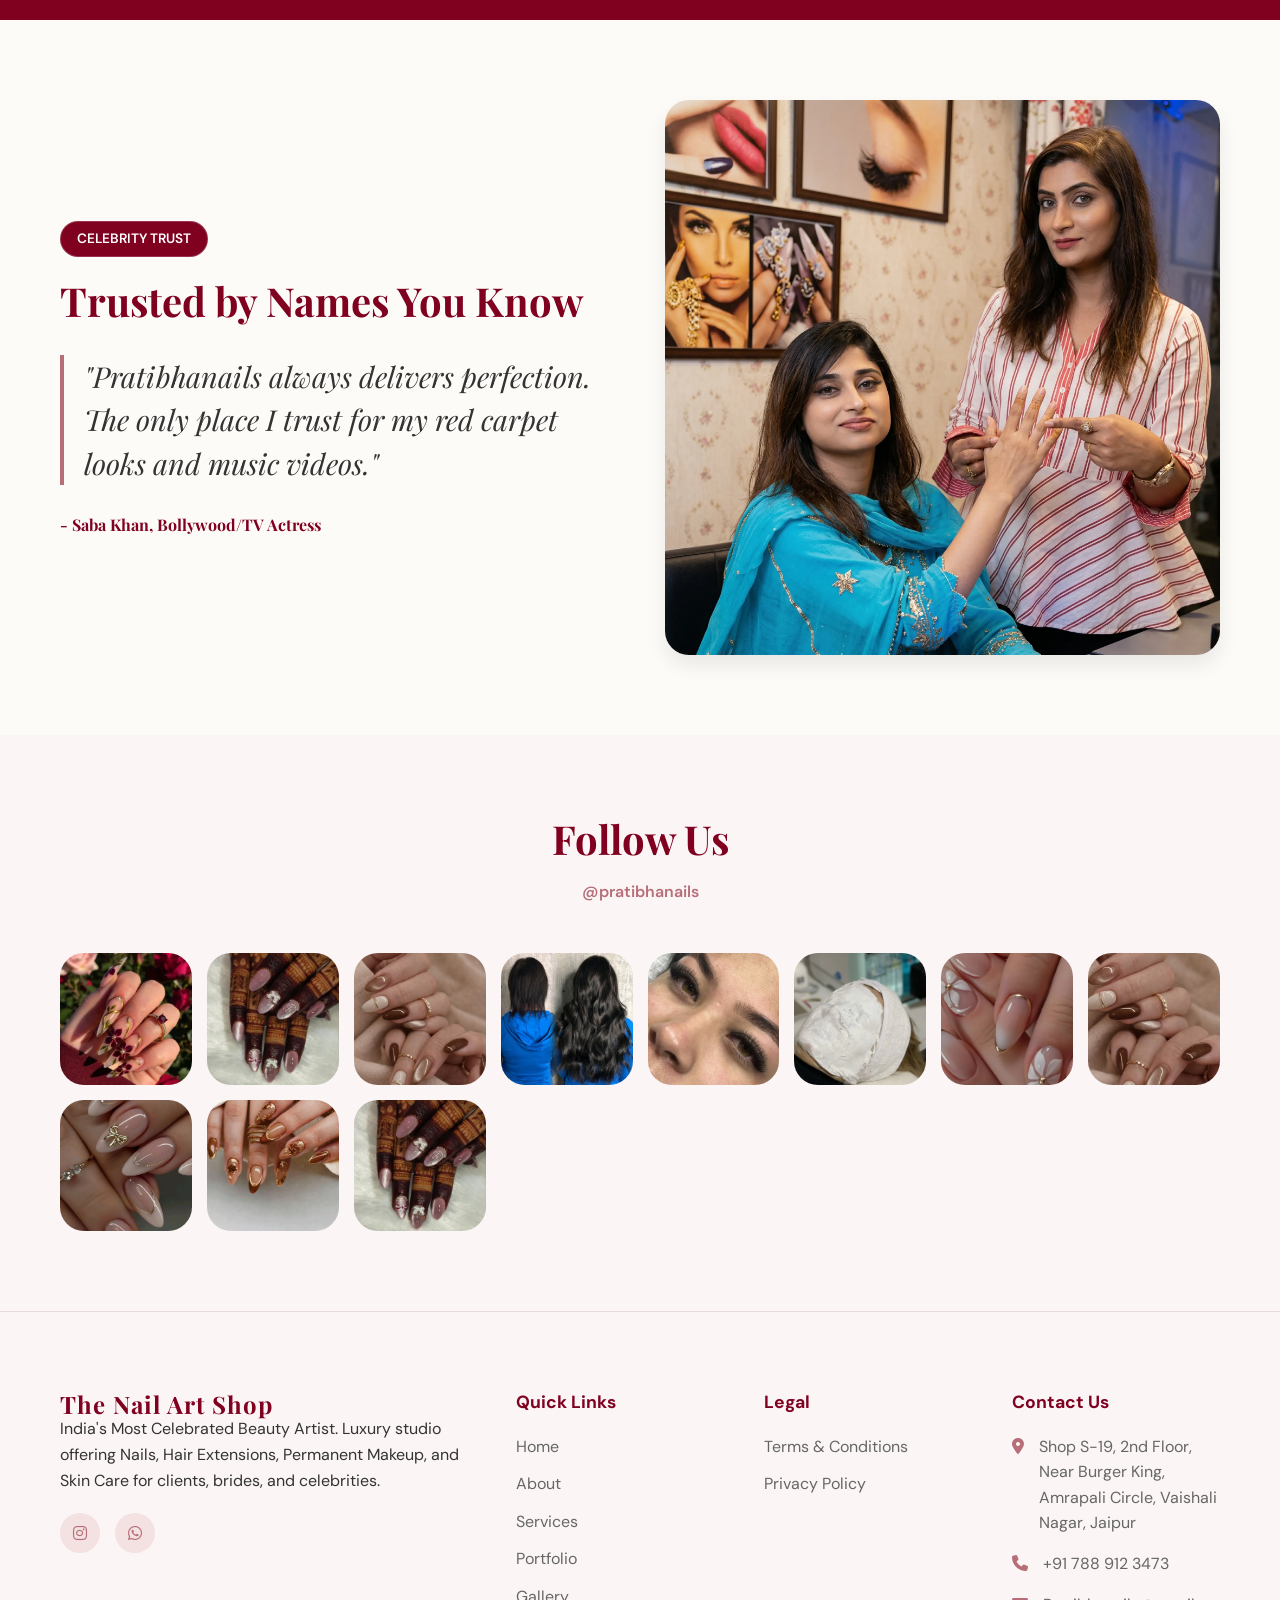
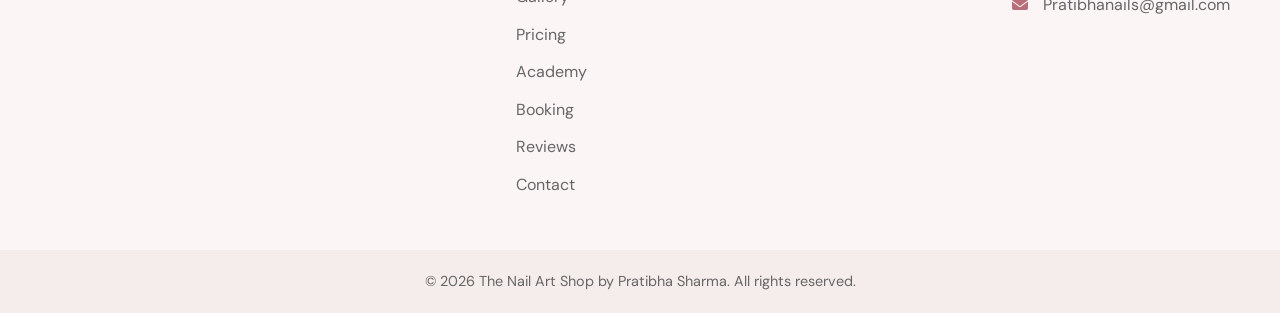
==== commit 7a91db3a: "Add Google tag to all HTML pages" ====
--- a/index.html
+++ b/index.html
@@ -1,6 +1,15 @@
 <!DOCTYPE html>
 <html lang="en">
 <head>
+<!-- Google tag (gtag.js) -->
+<script async src="https://www.googletagmanager.com/gtag/js?id=G-4FRKKSPNCN"></script>
+<script>
+  window.dataLayer = window.dataLayer || [];
+  function gtag(){dataLayer.push(arguments);}
+  gtag('js', new Date());
+
+  gtag('config', 'G-4FRKKSPNCN');
+</script>
     <meta charset="UTF-8">
     <meta name="viewport" content="width=device-width, initial-scale=1.0">
     <meta name="description" content="Luxury beauty studio in Jaipur by Pratibha Sharma. Offering premium Nails, Hair Extensions, Permanent Makeup, Hydra Facial, and Skin Care treatments.">
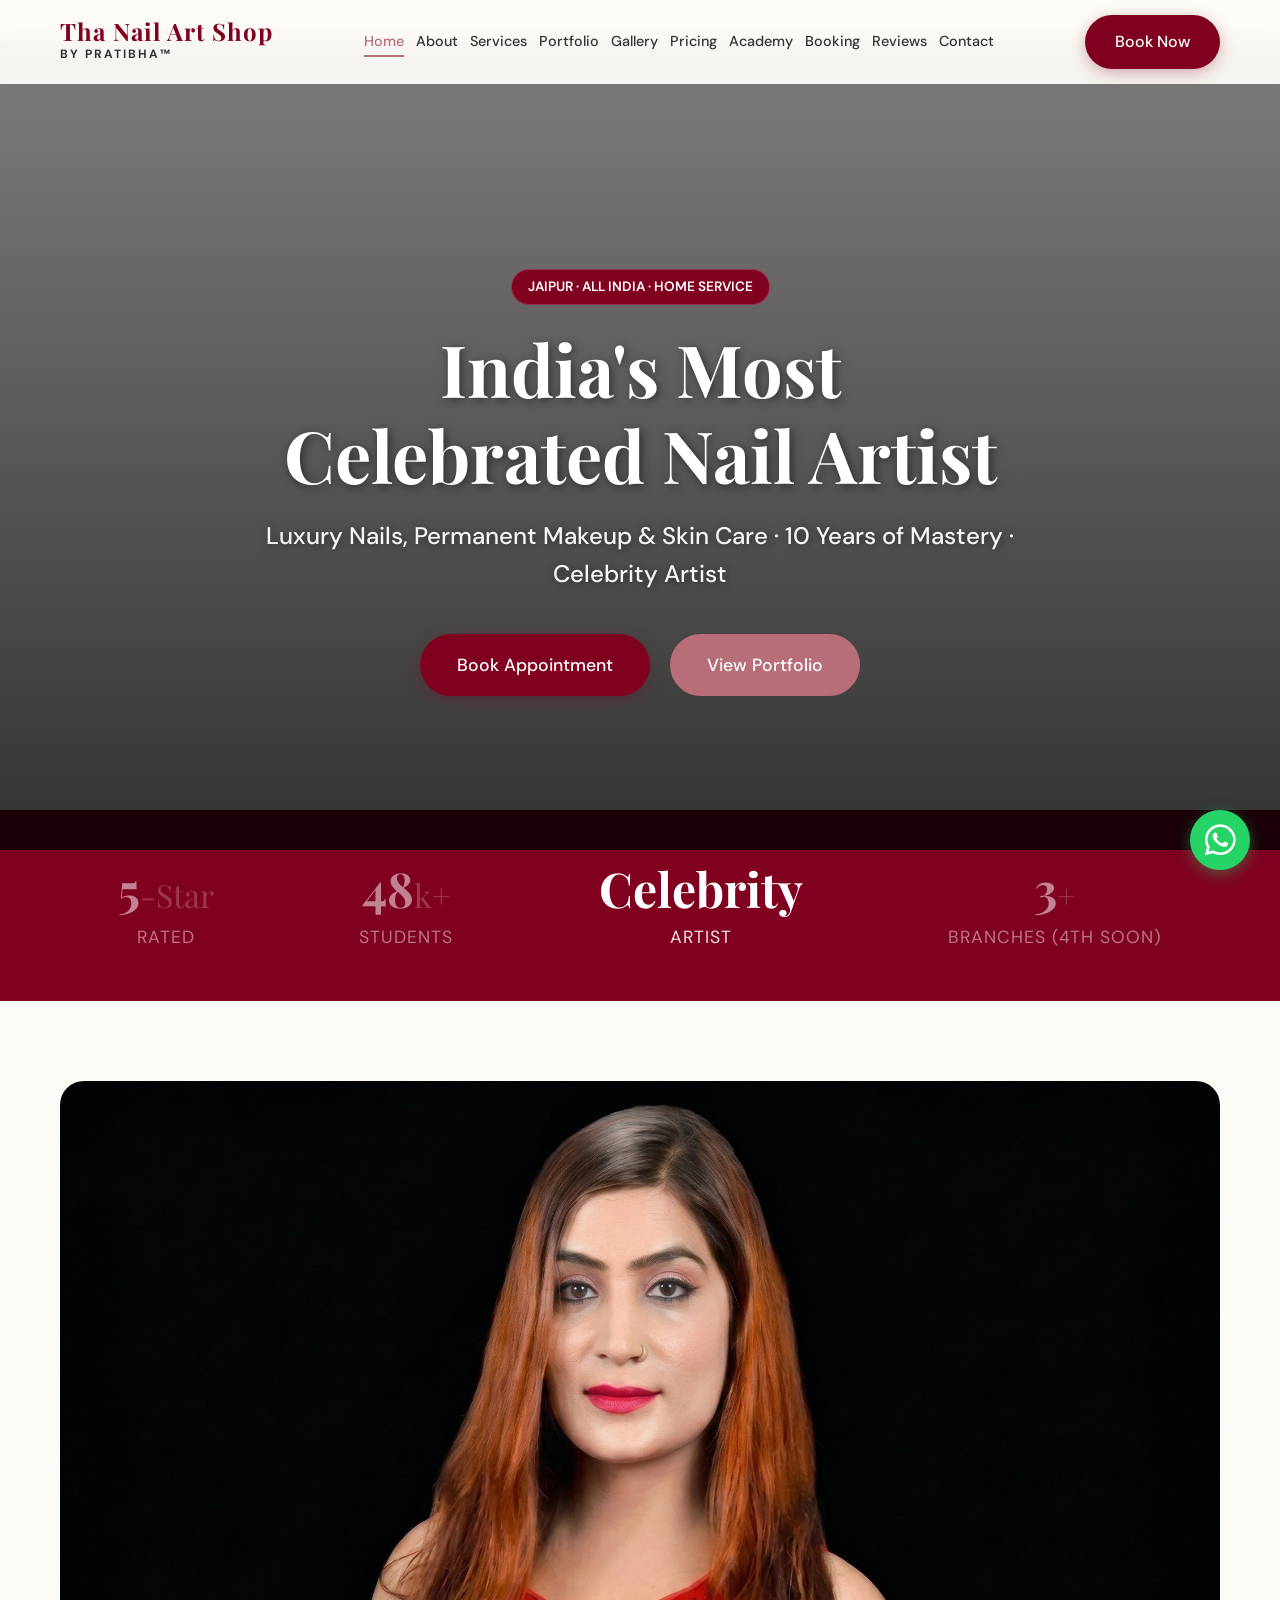
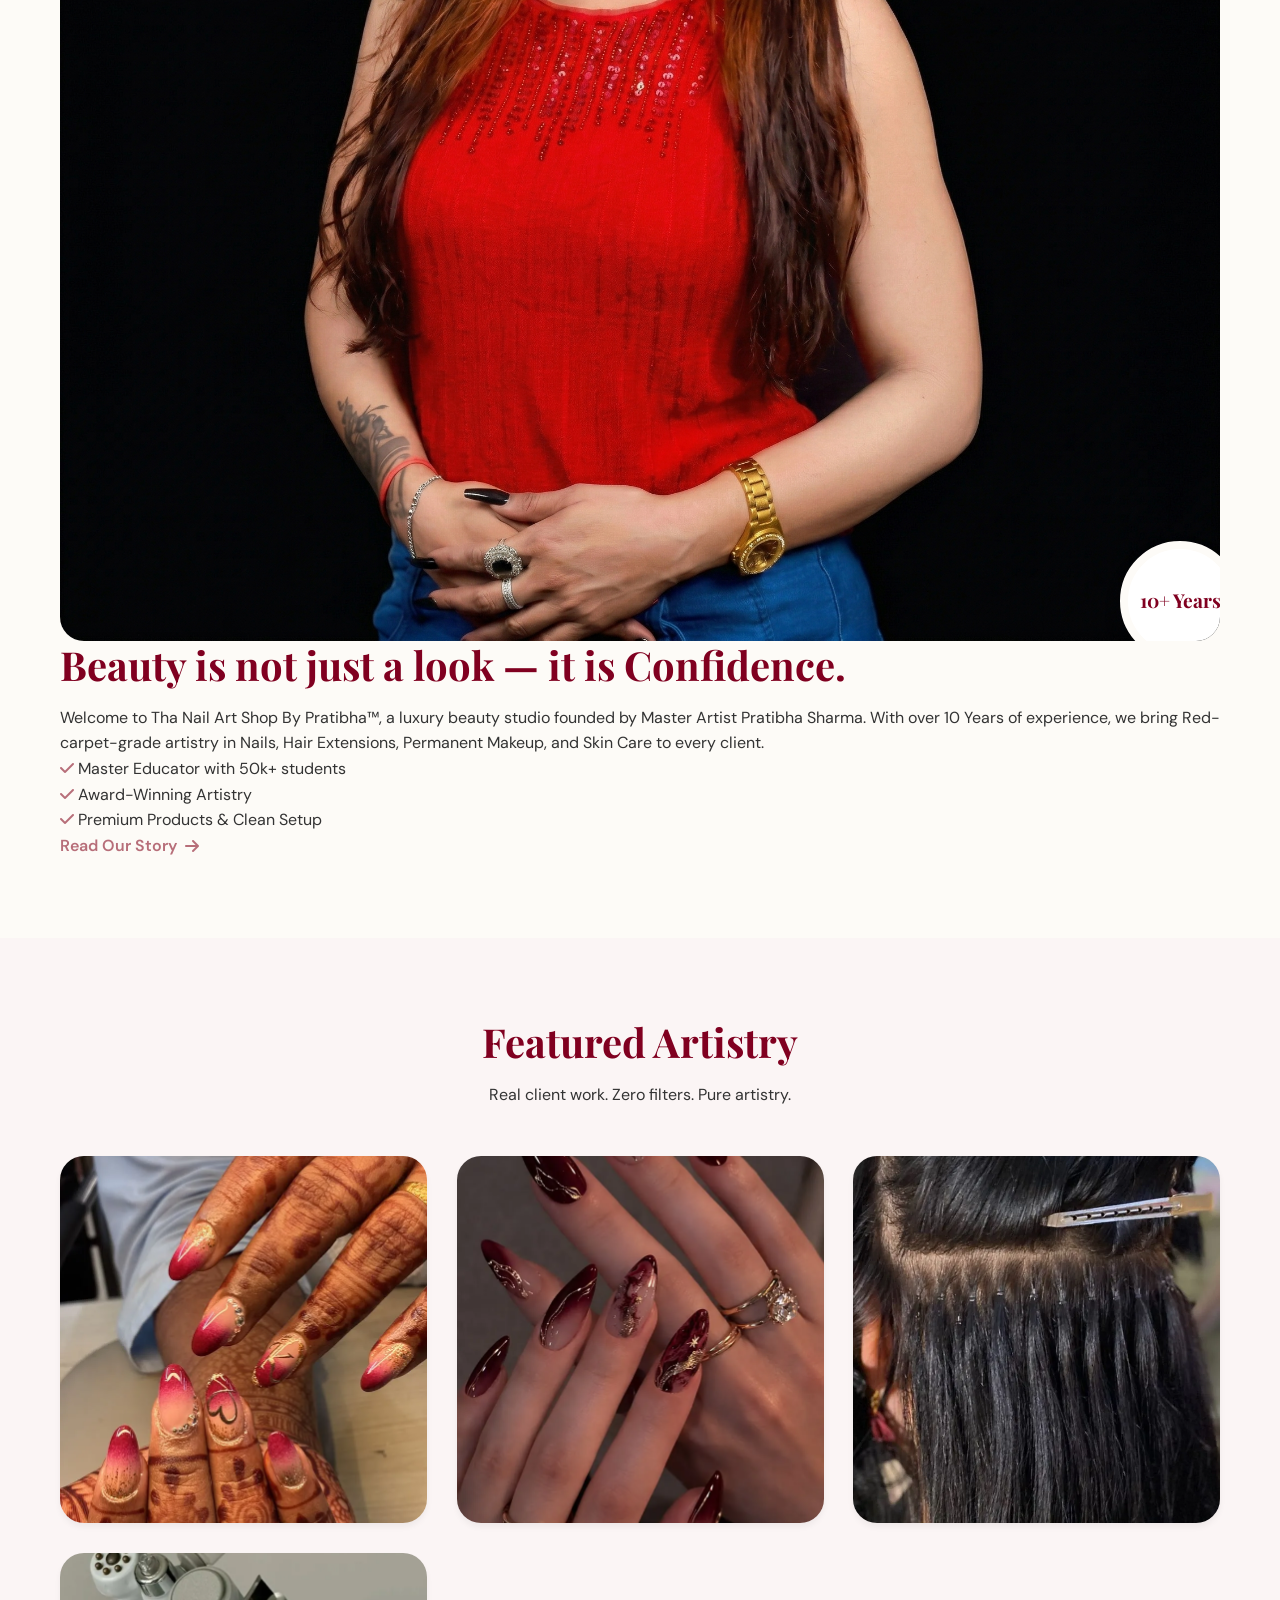
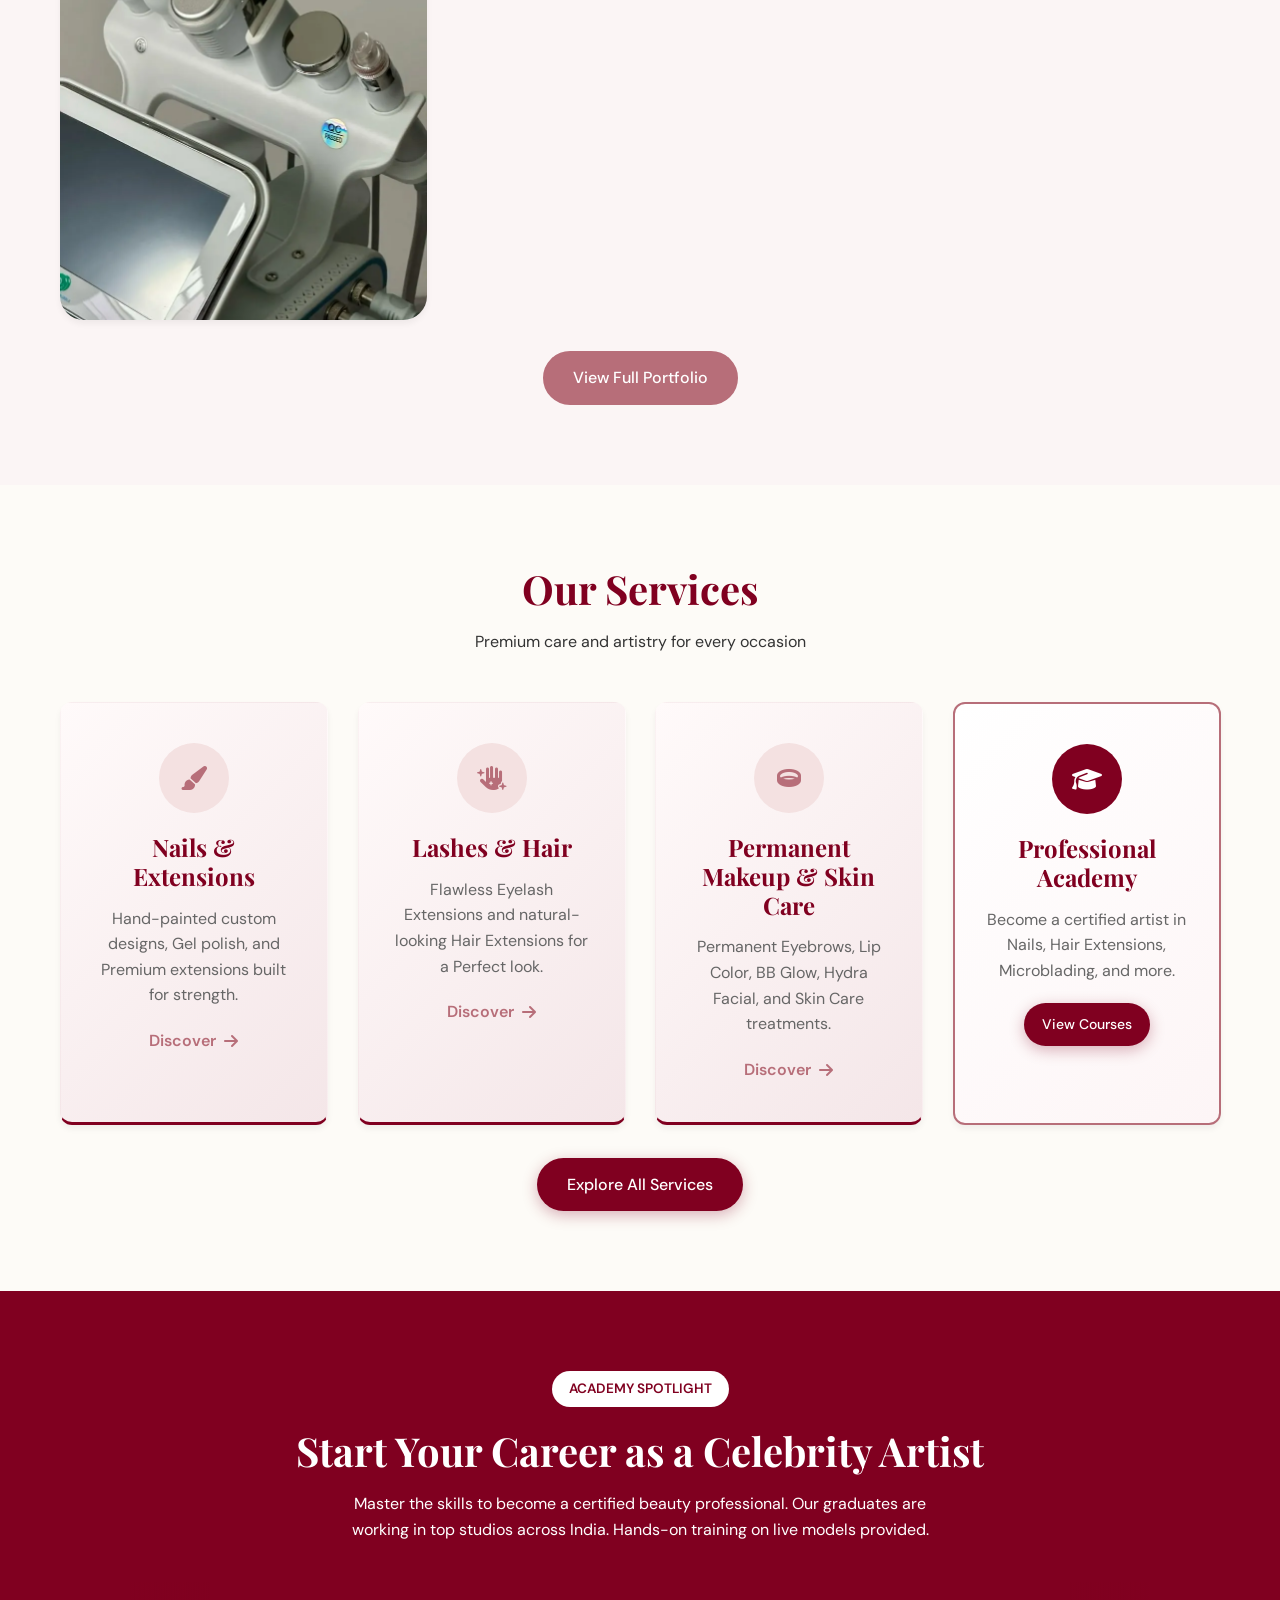
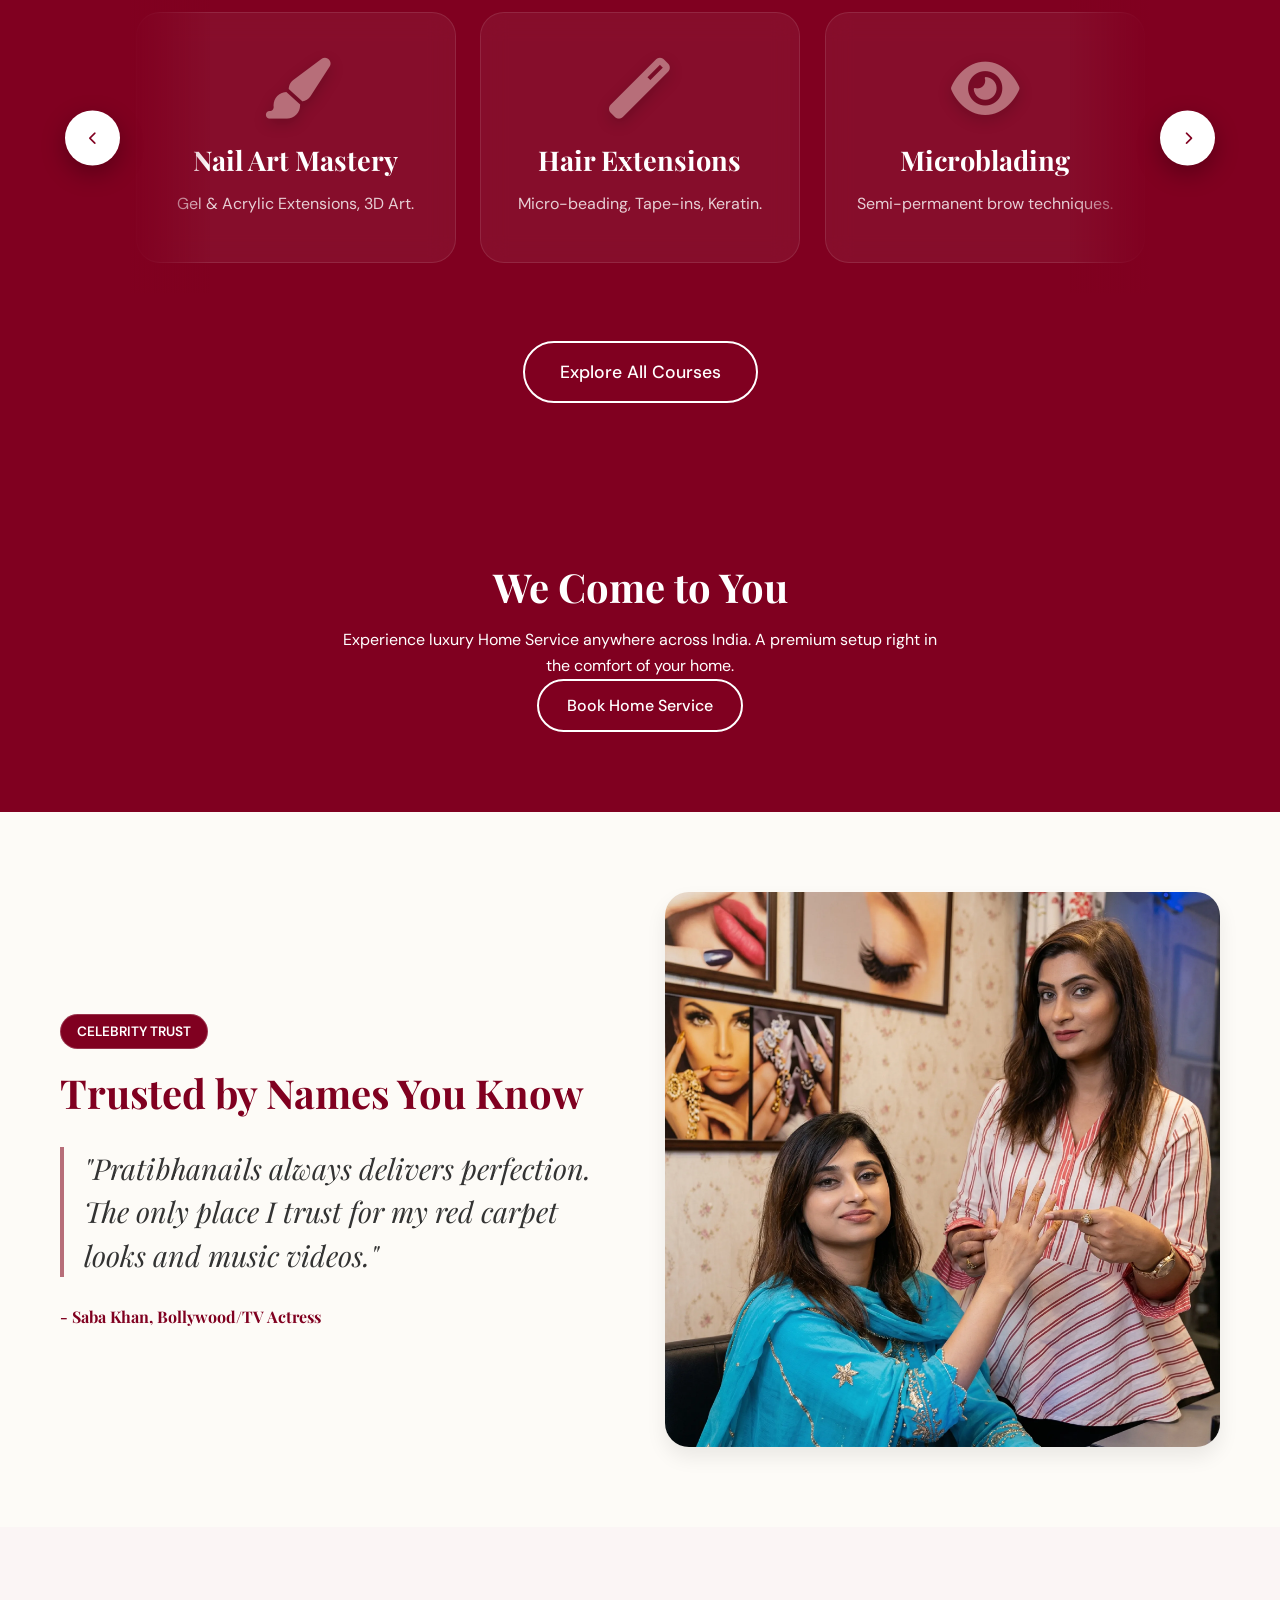
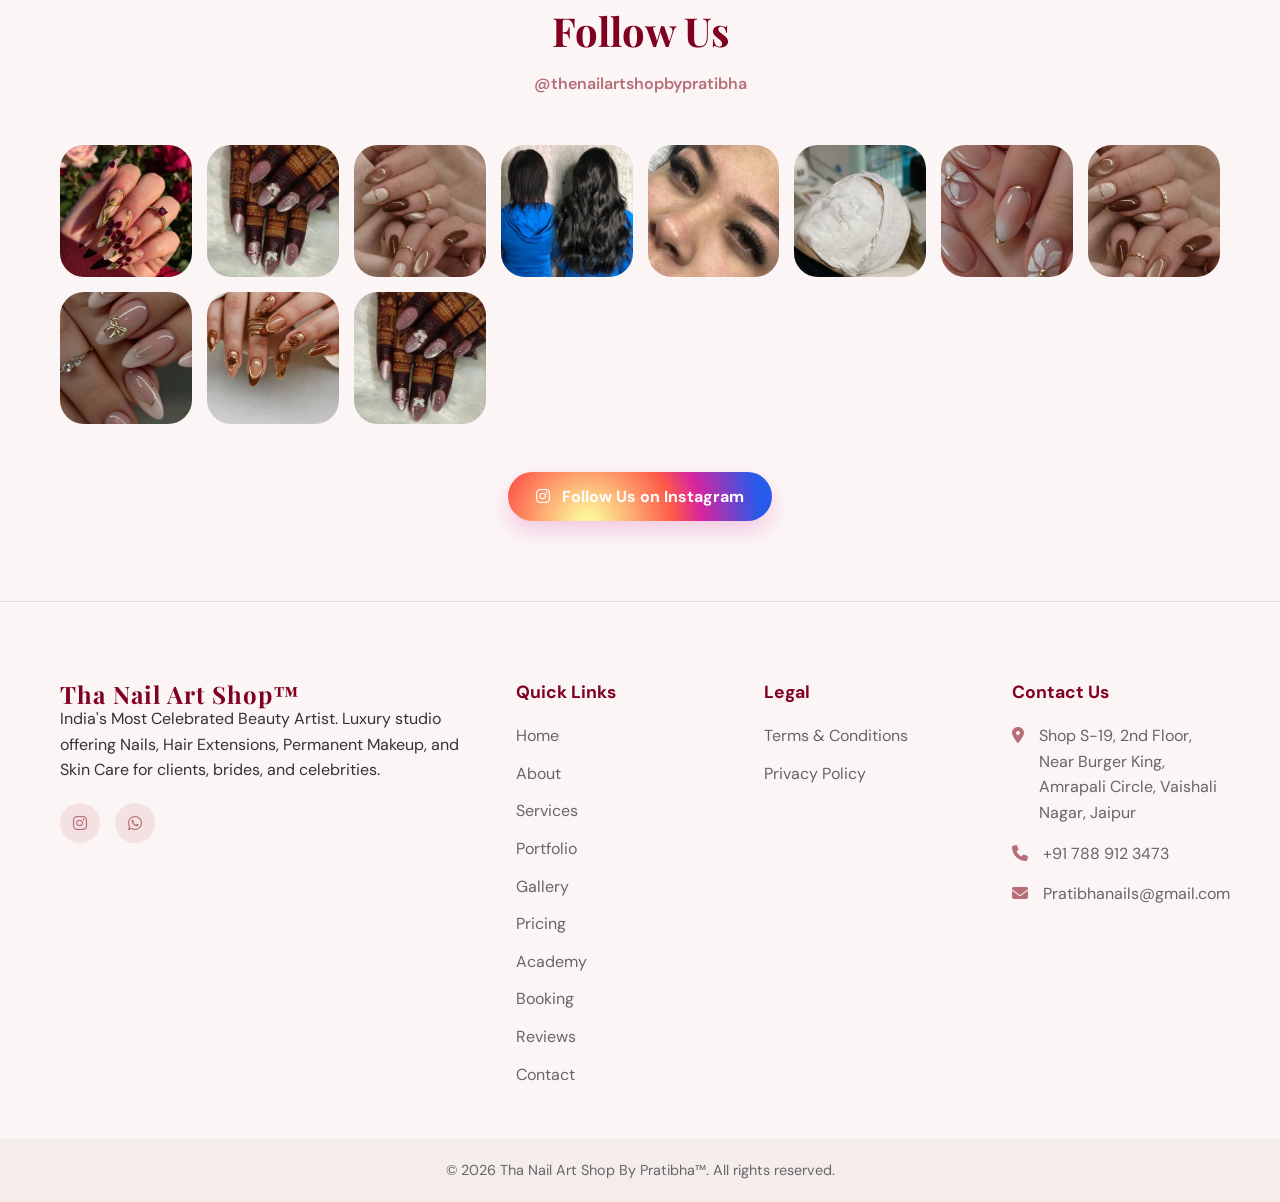
==== commit 12f8c73c: "feat: enhance academy carousel, optimize mobile performance, update instagram branding, and set new " ====
--- a/index.html
+++ b/index.html
@@ -12,18 +12,19 @@
 </script>
     <meta charset="UTF-8">
     <meta name="viewport" content="width=device-width, initial-scale=1.0">
-    <meta name="description" content="Luxury beauty studio in Jaipur by Pratibha Sharma. Offering premium Nails, Hair Extensions, Permanent Makeup, Hydra Facial, and Skin Care treatments.">
-    <title>Home | The Nail Art Shop by Pratibha Sharma</title>
+    <meta name="description" content="Luxury beauty studio in JaipurTha Nail Art Shop By Pratibha™. Offering premium Nails, Hair Extensions, Permanent Makeup, Hydra Facial, and Skin Care treatments.">
+    <title>Home | Tha Nail Art Shop By Pratibha™</title>
     <link rel="preconnect" href="https://fonts.googleapis.com">
     <link rel="preconnect" href="https://fonts.gstatic.com" crossorigin>
     <link href="https://fonts.googleapis.com/css2?family=DM+Sans:opsz,wght@9..40,400;9..40,500;9..40,700&family=Playfair+Display:ital,wght@0,400;0,600;0,700;1,400&display=swap" rel="stylesheet">
     <link rel="stylesheet" href="https://cdnjs.cloudflare.com/ajax/libs/font-awesome/6.4.0/css/all.min.css">
+    <link rel="icon" type="image/png" href="https://res.cloudinary.com/dz3ixer7i/image/upload/v1775990809/remove-photos-background-removed_vrqcuz.png">
     <link rel="preload" href="css/style.css" as="style">
     <link rel="stylesheet" href="css/style.css">
 
     <meta name="keywords" content="luxury nail art, Pratibha Sharma, The Nail Art Shop, Jaipur nail extensions, best nail artist India, bridal nails, home service nail art">
-    <meta property="og:title" content="The Nail Art Shop by Pratibha Sharma">
-    <meta property="og:description" content="Luxury beauty studio in Jaipur by Pratibha Sharma. Offering premium Nails, Hair Extensions, Permanent Makeup, Hydra Facial, and Skin Care treatments.">
+    <meta property="og:title" content="Tha Nail Art Shop By Pratibha™">
+    <meta property="og:description" content="Luxury beauty studio in JaipurTha Nail Art Shop By Pratibha™. Offering premium Nails, Hair Extensions, Permanent Makeup, Hydra Facial, and Skin Care treatments.">
     <meta property="og:type" content="website">
     <meta property="og:url" content="https://pratibhanails.com/">
     <meta name="twitter:card" content="summary_large_image">
@@ -36,8 +37,8 @@
     <nav class="navbar" id="navbar">
         <div class="container nav-container">
             <a href="index.html" class="logo">
-                <span class="logo-title">The Nail Art Shop</span>
-                <span class="logo-subtitle">by Pratibha Sharma</span>
+                <span class="logo-title">Tha Nail Art Shop</span>
+                <span class="logo-subtitle">By Pratibha™</span>
             </a>
             <div class="nav-links" id="navLinks">
                 <a href="index.html">Home</a>
@@ -104,7 +105,7 @@
                     </div>
                     <div class="intro-text">
                         <h2 class="section-title">Beauty is not just a look — it is Confidence.</h2>
-                        <p>Welcome to The Nail Art Shop by Pratibha, a luxury beauty studio founded by Master Artist Pratibha Sharma. With over 10 Years of experience, we bring Red-carpet-grade artistry in Nails, Hair Extensions, Permanent Makeup, and Skin Care to every client.</p>
+                        <p>Welcome to Tha Nail Art Shop By Pratibha™, a luxury beauty studio founded by Master Artist Pratibha Sharma. With over 10 Years of experience, we bring Red-carpet-grade artistry in Nails, Hair Extensions, Permanent Makeup, and Skin Care to every client.</p>
                         <ul class="features-list">
                             <li><i class="fas fa-check text-primary"></i> Master Educator with 50k+ students</li>
                             <li><i class="fas fa-check text-primary"></i> Award-Winning Artistry</li>
@@ -170,15 +171,54 @@
                             <p>Permanent Eyebrows, Lip Color, BB Glow, Hydra Facial, and Skin Care treatments.</p>
                             <a href="services.html" class="link-btn small text-primary">Discover <i class="fas fa-arrow-right"></i></a>
                         </div>
-                        <div class="service-card card-hover">
-                            <div class="service-icon"><i class="fas fa-graduation-cap"></i></div>
+                        <div class="service-card card-hover" style="border: 2px solid var(--primary); background: linear-gradient(135deg, #fff, #fdf5f6);">
+                            <div class="service-icon" style="background: var(--burgundy); color: white;"><i class="fas fa-graduation-cap"></i></div>
                             <h3>Professional Academy</h3>
-                            <p>Certified programs in Nails, Lashes, Hair Extensions, and PMU.</p>
-                            <a href="services.html" class="link-btn small text-primary">Discover <i class="fas fa-arrow-right"></i></a>
+                            <p>Become a certified artist in Nails, Hair Extensions, Microblading, and more.</p>
+                            <a href="academy.html" class="btn btn-primary btn-small">View Courses</a>
                         </div>
                     </div>
                     <div class="text-center mt-4">
                         <a href="services.html" class="btn btn-primary">Explore All Services</a>
+                    </div>
+                </div>
+            </section>
+
+            <section class="academy-spotlight section bg-burgundy text-white">
+                <div class="container text-center">
+                    <div class="badge mb-2" style="background: white; color: var(--burgundy);">Academy Spotlight</div>
+                    <h2 class="section-title text-white">Start Your Career as a Celebrity Artist</h2>
+                    <p class="mb-4 max-w-md mx-auto">Master the skills to become a certified beauty professional. Our graduates are working in top studios across India. Hands-on training on live models provided.</p>
+                    
+                    <div class="academy-carousel-wrapper">
+                        <button class="carousel-nav prev" id="academyPrev" aria-label="Previous"><i class="fas fa-chevron-left"></i></button>
+                        <div class="academy-carousel" id="academyCarousel">
+                            <div class="academy-card">
+                                <i class="fas fa-paint-brush mb-2"></i>
+                                <h3>Nail Art Mastery</h3>
+                                <p>Gel & Acrylic Extensions, 3D Art.</p>
+                            </div>
+                            <div class="academy-card">
+                                <i class="fas fa-magic mb-2"></i>
+                                <h3>Hair Extensions</h3>
+                                <p>Micro-beading, Tape-ins, Keratin.</p>
+                            </div>
+                            <div class="academy-card">
+                                <i class="fas fa-eye mb-2"></i>
+                                <h3>Microblading</h3>
+                                <p>Semi-permanent brow techniques.</p>
+                            </div>
+                            <div class="academy-card">
+                                <i class="fas fa-spa mb-2"></i>
+                                <h3>Skin Care & PMU</h3>
+                                <p>Hydra Facial, BB Glow, Lip Blush.</p>
+                            </div>
+                        </div>
+                        <button class="carousel-nav next" id="academyNext" aria-label="Next"><i class="fas fa-chevron-right"></i></button>
+                    </div>
+
+                    <div class="mt-5">
+                        <a href="academy.html" class="btn btn-outline-light btn-large">Explore All Courses</a>
                     </div>
                 </div>
             </section>
@@ -211,7 +251,7 @@
                 <div class="container">
                     <div class="section-header text-center">
                         <h2 class="section-title">Follow Us</h2>
-                        <a href="https://instagram.com/pratibhanails" target="_blank" class="link-btn text-primary">@pratibhanails</a>
+                        <a href="https://instagram.com/thenailartshopbypratibha" target="_blank" class="link-btn text-primary">@thenailartshopbypratibha</a>
                     </div>
                     <div class="grid instagram-grid mt-3">
                         <div class="insta-item img-hover"><img width="600" height="600" data-src="images/luxry nails/Luxury-Nail_(1).webp" alt="Instagram Feed" loading="lazy" decoding="async"></div>
@@ -226,6 +266,28 @@
                         <div class="insta-item img-hover"><img width="600" height="600" data-src="images/luxry nails/Luxury-Nail_(9).webp" alt="Insta 5" loading="lazy" decoding="async"></div>
                         <div class="insta-item img-hover"><img width="600" height="600" data-src="images/bridal nails/Bridal-nail_(1).webp" alt="Insta 6" loading="lazy" decoding="async"></div>
                     </div>
+                    <div class="text-center mt-5">
+                        <a href="instagram://user?username=thenailartshopbypratibha" class="btn btn-instagram">
+                            <i class="fab fa-instagram mr-2"></i> Follow Us on Instagram
+                        </a>
+                        <script>
+                            // Fallback for browsers that don't support deep links
+                            document.querySelector('.btn-instagram').addEventListener('click', function(e) {
+                                e.preventDefault();
+                                var userAgent = navigator.userAgent || navigator.vendor || window.opera;
+                                var isMobile = /android|iphone|ipad|ipod/i.test(userAgent);
+                                
+                                if (isMobile) {
+                                    window.location.href = "instagram://user?username=thenailartshopbypratibha";
+                                    setTimeout(function() {
+                                        window.location.href = "https://instagram.com/thenailartshopbypratibha";
+                                    }, 500);
+                                } else {
+                                    window.open("https://instagram.com/thenailartshopbypratibha", "_blank");
+                                }
+                            });
+                        </script>
+                    </div>
                 </div>
             </section>
         
@@ -234,10 +296,10 @@
     <footer class="footer">
         <div class="container footer-container">
             <div class="footer-col brand-col">
-                <h3 class="logo-title">The Nail Art Shop</h3>
+                <h3 class="logo-title">Tha Nail Art Shop™</h3>
                 <p>India's Most Celebrated Beauty Artist. Luxury studio offering Nails, Hair Extensions, Permanent Makeup, and Skin Care for clients, brides, and celebrities.</p>
                 <div class="social-links">
-                    <a href="https://instagram.com/pratibhanails" target="_blank" aria-label="Instagram"><i class="fab fa-instagram"></i></a>
+                    <a href="https://instagram.com/thenailartshopbypratibha" target="_blank" aria-label="Instagram"><i class="fab fa-instagram"></i></a>
                     <a href="https://wa.me/917889123473" target="_blank" aria-label="WhatsApp"><i class="fab fa-whatsapp"></i></a>
                 </div>
             </div>
@@ -274,7 +336,7 @@
         </div>
         <div class="footer-bottom">
             <div class="container">
-                <p>&copy; 2026 The Nail Art Shop by Pratibha Sharma. All rights reserved.</p>
+                <p>&copy; 2026 Tha Nail Art Shop By Pratibha™. All rights reserved.</p>
             </div>
         </div>
     </footer>
--- a/css/style.css
+++ b/css/style.css
@@ -265,6 +265,10 @@
 .lightbox-close { position: absolute; top: 20px; right: 30px; font-size: 50px; color: white; cursor: pointer; text-shadow: 0 2px 5px rgba(0,0,0,0.5); z-index: 2001; transition: transform 0.2s; }
 .lightbox-close:hover { transform: scale(1.1); }
 
+/* Interactive Images */
+img:not(.no-lightbox), video:not(.no-lightbox) { cursor: zoom-in; }
+img[alt="Celebrity styled nails"] { cursor: default !important; }
+
 /* Universal Squircle Image Update */
 .gallery-item, .masonry-item, .insta-item, .intro-image, .celebrity-image {
     aspect-ratio: 1 / 1 !important;
@@ -283,9 +287,385 @@
     gap: 15px !important;
 }
 
+.nav-links { display: flex; gap: 12px; flex-wrap: wrap; justify-content: center; }
+.nav-links a { color: var(--text-main); font-weight: 500; font-size: 0.9rem; position: relative; }
+.nav-links a::after { content: ''; position: absolute; bottom: -4px; left: 0; width: 0; height: 2px; background-color: var(--primary); transition: var(--transition); }
+.nav-links a:hover::after, .nav-links a.active::after { width: 100%; }
+.nav-links a:hover, .nav-links a.active { color: var(--primary); }
+.nav-actions { display: flex; align-items: center; gap: 15px; }
+.mobile-menu-toggle { display: none; background: none; border: none; cursor: pointer; width: 30px; height: 20px; position: relative; z-index: 1001; }
+.mobile-menu-toggle span { display: block; width: 100%; height: 2px; background-color: var(--burgundy); margin-bottom: 6px; transition: var(--transition); }
+
+/* Footer */
+.footer { background-color: var(--bg-soft); padding: 80px 0 0 0; border-top: 1px solid var(--border); }
+.footer-container { display: flex; flex-wrap: wrap; gap: 40px; margin-bottom: 40px; }
+.footer-col { flex: 1; min-width: 200px; }
+.footer-col.brand-col { flex: 2; min-width: 300px; }
+.footer-col h4 { font-family: var(--font-body); font-size: 1.1rem; color: var(--burgundy); margin-bottom: 20px; font-weight: 700; }
+.footer-links li { margin-bottom: 12px; }
+.footer-links a { color: var(--text-muted); }
+.footer-links a:hover { color: var(--primary); padding-left: 5px; }
+.contact-info li { display: flex; gap: 15px; margin-bottom: 15px; color: var(--text-muted); }
+.contact-info i { color: var(--primary); margin-top: 4px; }
+.social-links { display: flex; gap: 15px; margin-top: 20px; }
+.social-links a { display: flex; align-items: center; justify-content: center; width: 40px; height: 40px; background-color: var(--secondary); color: var(--primary); border-radius: 50%; }
+.social-links a:hover { background-color: var(--primary); color: var(--white); transform: translateY(-3px); }
+.footer-bottom { background-color: #f5ecec; padding: 20px 0; text-align: center; color: var(--text-muted); font-size: 0.9rem; }
+
+/* Floating Elements */
+.floating-whatsapp { position: fixed; bottom: 30px; right: 30px; background-color: #25d366; color: white; width: 60px; height: 60px; border-radius: 50%; display: flex; align-items: center; justify-content: center; font-size: 35px; box-shadow: 0 4px 15px rgba(37, 211, 102, 0.4); z-index: 999; animation: bounce-subtle 2s infinite; }
+.floating-whatsapp:hover { color: white; transform: scale(1.1) translateY(-5px); animation: none; }
+@keyframes bounce-subtle { 0%, 100% { transform: translateY(0); } 50% { transform: translateY(-8px); } }
+
+/* Hero Section */
+main { padding-top: 75px; }
+.hero { min-height: 90vh; display: flex; align-items: center; justify-content: center; background: url('https://res.cloudinary.com/dz3ixer7i/image/upload/v1776184909/upscaled__16.jpeg_202604142207_1_ci8n72.webp') center/cover no-repeat; position: relative; margin-top: -75px; padding: 135px 0 60px; }
+.hero-overlay { position: absolute; top: 0; left: 0; right: 0; bottom: 0; background: linear-gradient(to bottom, rgba(0,0,0,0.5), rgba(0,0,0,0.8)); }
+.hero-content { position: relative; z-index: 1; max-width: 800px; }
+.badge { display: inline-block; padding: 6px 16px; background-color: var(--burgundy); color: var(--white); border-radius: 50px; font-size: 0.85rem; font-weight: 600; text-transform: uppercase; margin-bottom: 20px; border: 1px solid rgba(255,255,255,0.2); }
+.hero-title { font-size: 4.5rem; margin-bottom: 20px; color: var(--white); text-shadow: 2px 2px 10px rgba(0,0,0,0.5); }
+.hero-subtitle { font-size: 1.5rem; color: rgba(255,255,255,0.95); margin-bottom: 40px; font-weight: 500; text-shadow: 1px 1px 8px rgba(0,0,0,0.5); }
+.hero-actions { display: flex; gap: 20px; justify-content: center; flex-wrap: wrap; }
+
+/* Stats Strip */
+.stats-strip { background-color: var(--burgundy); color: var(--white); padding: 50px 0; }
+.stats-container { display: flex; justify-content: space-around; text-align: center; flex-wrap: wrap; gap: 30px; }
+.stat-item h3 { color: var(--white); font-size: 3rem; margin-bottom: 5px; display: inline-block; font-variant-numeric: tabular-nums; }
+.stat-item span { font-size: 2rem; font-family: var(--font-heading); color: var(--primary); }
+.stat-item p { font-size: 1.1rem; opacity: 0.9; text-transform: uppercase; letter-spacing: 1px; }
+
+/* Page Header */
+.page-header { background: var(--secondary) url('https://res.cloudinary.com/dz3ixer7i/image/upload/v1776189462/Inside_the_studio_wkrmqf.webp') center/cover; position: relative; padding: 100px 0; text-align: center; }
+.page-header::before { content: ''; position: absolute; top: 0; left: 0; right: 0; bottom: 0; background: rgba(253, 251, 247, 0.9); }
+.page-header .container { position: relative; z-index: 1; }
+
+/* Grids */
+.grid { display: grid; gap: 30px; }
+.gallery-grid { grid-template-columns: repeat(auto-fill, minmax(300px, 1fr)); }
+.services-grid { grid-template-columns: repeat(auto-fill, minmax(250px, 1fr)); }
+.pricing-cards { grid-template-columns: repeat(auto-fit, minmax(300px, 1fr)); }
+.detailed-services { grid-template-columns: repeat(auto-fill, minmax(320px, 1fr)); }
+
+/* Gallery / Portfolio */
+.gallery-item { position: relative; border-radius: 12px; overflow: hidden; box-shadow: var(--shadow-sm); aspect-ratio: 4/5; }
+.gallery-item img, .masonry-item img { width: 100%; height: 100%; object-fit: cover; aspect-ratio: 3/4; border-radius: 8px; display: block; }
+.gallery-overlay { position: absolute; inset: 0; background: linear-gradient(to top, rgba(128,0,32,0.8), transparent); display: flex; align-items: flex-end; justify-content: center; padding: 30px; opacity: 0; transition: opacity 0.3s ease; }
+.gallery-item:hover .gallery-overlay { opacity: 1; }
+.gallery-item:hover img { transform: scale(1.05); }
+.gallery-overlay span { color: white; font-family: var(--font-heading); font-size: 1.5rem; text-align:center;}
+
+.masonry-grid { column-count: 3; column-gap: 20px; }
+.masonry-item { break-inside: avoid; margin-bottom: 20px; position: relative; border-radius: 8px; overflow: hidden; }
+.masonry-overlay { position: absolute; bottom: 0; left: 0; right: 0; padding: 30px 20px 20px; background: linear-gradient(transparent, rgba(0,0,0,0.8)); color: white; transform: translateY(100%); transition: transform 0.3s ease; }
+.masonry-item:hover .masonry-overlay { transform: translateY(0); }
+.masonry-item:hover img { transform: scale(1.03); }
+.masonry-overlay h4 { color: white; margin-bottom: 5px; font-size: 1.2rem; }
+
+/* Filter Buttons */
+.filter-group { display: flex; flex-wrap: wrap; justify-content: center; gap: 10px; }
+.filter-btn { padding: 8px 20px; border-radius: 50px; border: 1px solid var(--border); background: var(--white); font-family: var(--font-body); color: var(--text-main); cursor: pointer; transition: var(--transition); }
+.filter-btn.active, .filter-btn:hover { background: var(--primary); color: white; border-color: var(--primary); }
+
+/* Services */
+.service-card { background: var(--white); padding: 40px 30px; border-radius: 12px; text-align: center; box-shadow: var(--shadow-sm); border: 1px solid transparent; transition: var(--transition); }
+.service-icon { width: 70px; height: 70px; margin: 0 auto 20px; background-color: var(--secondary); color: var(--primary); border-radius: 50%; display: flex; align-items: center; justify-content: center; font-size: 24px; transition: var(--transition); }
+.service-card:hover { border-color: var(--primary); transform: translateY(-5px); box-shadow: var(--shadow-md); }
+.service-card:hover .service-icon { background-color: var(--primary); color: var(--white); }
+.service-card h3 { margin-bottom: 15px; font-size: 1.5rem; }
+.service-card p { color: var(--text-muted); margin-bottom: 20px; }
+
+.service-card-detailed { background: var(--white); border-radius: 12px; padding: 30px; box-shadow: var(--shadow-sm); border-left: 4px solid var(--primary); transition: var(--transition); }
+.service-card-detailed:hover { transform: translateY(-3px); box-shadow: var(--shadow-md); }
+.service-card-detailed h3 { font-size: 1.5rem; margin-bottom: 15px; display: flex; align-items: center; gap: 10px; }
+.service-card-detailed p { color: var(--text-muted); margin-bottom: 25px; }
+
+/* Pricing */
+.pricing-card { background: var(--white); border-radius: 16px; padding: 40px; text-align: center; box-shadow: var(--shadow-sm); position: relative; border: 1px solid var(--border); transition: var(--transition); }
+.pricing-card.popular { transform: scale(1.05); border-color: var(--primary); box-shadow: 0 15px 30px rgba(183, 110, 121, 0.15); z-index: 2; }
+.pricing-badge { position: absolute; top: -15px; left: 50%; transform: translateX(-50%); background: var(--primary); color: white; padding: 5px 15px; border-radius: 20px; font-size: 0.8rem; font-weight: 700; letter-spacing: 1px; }
+.price-val { font-family: var(--font-heading); font-size: 2.5rem; color: var(--primary); margin: 20px 0; }
+.price-val span { font-size: 1rem; color: var(--text-muted); font-family: var(--font-body); }
+.pricing-features { margin-bottom: 30px; text-align: left; }
+.pricing-features li { margin-bottom: 15px; color: var(--text-main); display: flex; gap: 10px; }
+.pricing-table { width: 100%; border-collapse: collapse; }
+.pricing-table th, .pricing-table td { padding: 15px 20px; text-align: left; border-bottom: 1px solid var(--border); }
+.pricing-table th { background: var(--bg-soft); color: var(--burgundy); font-family: var(--font-heading); font-size: 1.1rem; }
+.badge-sm { padding: 4px 10px; border-radius: 4px; border: 1px solid var(--border); background: var(--secondary); color:-var(--burgundy); font-size: 0.8rem; font-weight: 600;}
+
+/* Testimonials / Celebrity */
+.testimonial-large { font-family: var(--font-heading); font-style: italic; font-size: 1.8rem; color: var(--text-main); line-height: 1.5; border-left: 4px solid var(--primary); padding-left: 20px; margin: 30px 0; }
+.celebrity-container { display: flex; align-items: center; gap: 50px; flex-wrap: wrap; }
+.celebrity-text { flex: 1; min-width: 300px; }
+.celebrity-image { flex: 1; min-width: 300px; border-radius: 12px; overflow: hidden; box-shadow: var(--shadow-md); }
+
+/* Forms */
+.form-card { background: white; padding: 40px; }
+.form-control { border: 1px solid var(--border); background: var(--bg-soft); transition: border-color 0.3s; font-family: var(--font-body); }
+.form-control:focus { outline: none; border-color: var(--primary); box-shadow: 0 0 0 3px rgba(183, 110, 121, 0.1); }
+.form-label { color: var(--burgundy); font-size: 0.95rem; }
+
+/* Intro Image Hover */
+.intro-image { position: relative; border-radius: 16px; overflow: hidden; }
+.floating-badge { position: absolute; bottom: -20px; right: -20px; background: var(--white); color: var(--burgundy); width: 120px; height: 120px; border-radius: 50%; display: flex; align-items: center; justify-content: center; font-family: var(--font-heading); font-weight: 700; font-size: 1.2rem; box-shadow: var(--shadow-md); border: 8px solid var(--bg-light); text-align: center; }
+
+/* Animations */
+.fade-in { opacity: 0; transition: opacity 0.8s ease, transform 0.8s ease; }
+.slide-up { transform: translateY(40px); }
+.slide-right { transform: translateX(-40px); }
+.slide-left { transform: translateX(40px); }
+.fade-in.appear { opacity: 1; transform: translate(0, 0); }
+.delay-1 { transition-delay: 0.2s; }
+.delay-2 { transition-delay: 0.4s; }
+.delay-3 { transition-delay: 0.6s; }
+
+/* Media Queries */
+@media (max-width: 991px) {
+    .hero-title { font-size: 3.5rem; }
+    .masonry-grid { column-count: 2; }
+    .pricing-card.popular { transform: none; box-shadow: var(--shadow-sm); }
+    
+    /* Mobile Menu - Triggered earlier due to large number of links */
+    .nav-links { position: fixed; top: 70px; left: -100%; width: 100%; height: calc(100vh - 70px); background: rgba(253, 251, 247, 0.98); backdrop-filter: blur(10px); flex-direction: column; align-items: center; justify-content: flex-start; padding-top: 50px; transition: var(--transition); z-index: 999; }
+    .nav-links.active { left: 0; }
+    .mobile-menu-toggle { display: block; }
+    .d-none-mobile { display: none; }
+    .mobile-menu-toggle.active span:nth-child(1) { transform: translateY(8px) rotate(45deg); }
+    .mobile-menu-toggle.active span:nth-child(2) { opacity: 0; }
+    .mobile-menu-toggle.active span:nth-child(3) { transform: translateY(-8px) rotate(-45deg); }
+}
+@media (max-width: 768px) {
+    .hero { background: url('https://res.cloudinary.com/dz3ixer7i/image/upload/v1776184910/upscaled__16.jpeg_202604142207_s3qs7d.webp') center/cover no-repeat; }
+    .hero-title { font-size: 2.5rem; }
+    .hero-subtitle { font-size: 1.2rem; }
+    .hero-actions { flex-direction: column; }
+    .section-title { font-size: 2rem; }
+    .page-title { font-size: 2.2rem; }
+}
+@media (max-width: 480px) {
+    .masonry-grid { column-count: 1; }
+    .floating-whatsapp { bottom: 20px; right: 20px; width: 50px; height: 50px; font-size: 28px; }
+}
+
+/* Mobile Center Viewport Interaction */
+@media (max-width: 991px) {
+    .gallery-item.is-center .gallery-overlay { opacity: 1; }
+    .masonry-item.is-center .masonry-overlay { transform: translateY(0); }
+}
+
+/* Lightbox */
+.lightbox { position: fixed; top: 0; left: 0; right: 0; bottom: 0; background: rgba(0,0,0,0.9); z-index: 2000; display: flex; align-items: center; justify-content: center; opacity: 0; pointer-events: none; transition: opacity 0.3s ease; padding: 20px; backdrop-filter: blur(5px); }
+.lightbox.active { opacity: 1; pointer-events: auto; }
+.lightbox img { max-width: 90%; max-height: 90vh; border-radius: 8px; box-shadow: 0 10px 30px rgba(0,0,0,0.5); transform: scale(0.9); transition: transform 0.3s cubic-bezier(0.25, 0.8, 0.25, 1); object-fit: contain; }
+.lightbox.active img { transform: scale(1); }
+.lightbox-close { position: absolute; top: 20px; right: 30px; font-size: 50px; color: white; cursor: pointer; text-shadow: 0 2px 5px rgba(0,0,0,0.5); z-index: 2001; transition: transform 0.2s; }
+.lightbox-close:hover { transform: scale(1.1); }
+
+/* Interactive Images */
+img:not(.no-lightbox), video:not(.no-lightbox) { cursor: zoom-in; }
+img[alt="Celebrity styled nails"] { cursor: default !important; }
+
+/* Universal Squircle Image Update */
+.gallery-item, .masonry-item, .insta-item, .intro-image, .celebrity-image {
+    aspect-ratio: 1 / 1 !important;
+    border-radius: 24px !important;
+    overflow: hidden !important;
+}
+
+.gallery-item img, .masonry-item img, .insta-item img, .intro-image img, .celebrity-image img {
+    height: 100% !important;
+    width: 100% !important;
+    object-fit: cover !important;
+}
+
+.instagram-grid {
+    grid-template-columns: repeat(auto-fill, minmax(130px, 1fr)) !important;
+    gap: 15px !important;
+}
+
 .service-card { background: linear-gradient(135deg, #fffafa, #f4e6e8); border-bottom: 3px solid #800020; }
 .service-card:hover { background: linear-gradient(135deg, #f4e6e8, #fffafa); }
 
 .lightbox-content-container { display: flex; align-items: center; justify-content: center; width: 100%; height: 100%; }
 .lightbox-content-container img, .lightbox-content-container video { max-width: 90%; max-height: 90vh; border-radius: 8px; box-shadow: 0 10px 30px rgba(0,0,0,0.5); transform: scale(0.9); transition: transform 0.3s cubic-bezier(0.25, 0.8, 0.25, 1); object-fit: contain; cursor: pointer; }
-.lightbox.active .lightbox-content-container img, .lightbox.active .lightbox-content-container video { transform: scale(1); }
+
+/* Academy Carousel Spotlight */
+.academy-carousel-wrapper {
+    position: relative;
+    max-width: 1200px;
+    margin: 40px auto 0;
+    padding: 0 70px; /* Increased space for larger buttons */
+}
+
+/* Edge Fade Effect - Using z-index 1 to stay behind buttons */
+.academy-carousel-wrapper::before,
+.academy-carousel-wrapper::after {
+    content: '';
+    position: absolute;
+    top: 0;
+    bottom: 0;
+    width: 80px;
+    z-index: 1;
+    pointer-events: none;
+}
+.academy-carousel-wrapper::before {
+    left: 70px;
+    background: linear-gradient(to right, var(--burgundy), transparent);
+}
+.academy-carousel-wrapper::after {
+    right: 70px;
+    background: linear-gradient(to left, var(--burgundy), transparent);
+}
+
+.academy-carousel {
+    display: flex;
+    gap: 25px;
+    overflow-x: auto;
+    scroll-behavior: smooth;
+    scroll-snap-type: x mandatory;
+    padding: 30px 5px;
+    scrollbar-width: none;
+    -ms-overflow-style: none;
+    align-items: stretch;
+}
+
+.academy-carousel::-webkit-scrollbar {
+    display: none;
+}
+
+.academy-card {
+    flex: 0 0 calc(33.333% - 17px);
+    min-width: 290px;
+    scroll-snap-align: center;
+    background: rgba(255, 255, 255, 0.05);
+    border: 1px solid rgba(255, 255, 255, 0.1);
+    padding: 45px 30px;
+    border-radius: 24px;
+    text-align: center;
+    transition: all 0.4s cubic-bezier(0.175, 0.885, 0.32, 1.275);
+    backdrop-filter: blur(12px);
+    display: flex;
+    flex-direction: column;
+    justify-content: center;
+}
+
+.academy-card:hover {
+    background: rgba(255, 255, 255, 0.15);
+    transform: translateY(-12px);
+    border-color: var(--primary);
+    box-shadow: 0 20px 40px rgba(0,0,0,0.4);
+}
+
+.academy-card i {
+    font-size: 3.8rem;
+    color: var(--primary);
+    margin-bottom: 25px;
+    text-shadow: 0 5px 15px rgba(0,0,0,0.2);
+}
+
+.academy-card h3 {
+    color: white;
+    margin-bottom: 15px;
+    font-size: 1.7rem;
+}
+
+.academy-card p {
+    color: rgba(255, 255, 255, 0.8);
+    font-size: 1rem;
+    line-height: 1.6;
+}
+
+.carousel-nav {
+    background: var(--white);
+    color: var(--burgundy);
+    border: none;
+    width: 55px;
+    height: 55px;
+    border-radius: 50%;
+    display: flex;
+    align-items: center;
+    justify-content: center;
+    cursor: pointer;
+    box-shadow: 0 8px 25px rgba(0,0,0,0.3);
+    transition: all 0.3s cubic-bezier(0.4, 0, 0.2, 1);
+    z-index: 100;
+    position: absolute;
+    top: 50%;
+    transform: translateY(-50%);
+    opacity: 1 !important;
+    visibility: visible !important;
+    pointer-events: auto !important;
+}
+
+.carousel-nav:hover {
+    background: var(--primary);
+    color: white;
+    transform: translateY(-50%) scale(1.1);
+}
+
+.carousel-nav:active {
+    transform: translateY(-50%) scale(0.95);
+}
+
+.carousel-nav.prev { left: 5px; }
+.carousel-nav.next { right: 5px; }
+
+@media (max-width: 1100px) {
+    .academy-card { flex: 0 0 calc(50% - 13px); }
+    .carousel-nav.prev { left: 0; }
+    .carousel-nav.next { right: 0; }
+}
+
+@media (max-width: 768px) {
+    .academy-card { 
+        flex: 0 0 85%; 
+        padding: 30px 20px;
+        min-width: unset;
+    }
+    .academy-card i { font-size: 2.5rem; }
+    .academy-card h3 { font-size: 1.3rem; }
+    .academy-card p { font-size: 0.9rem; }
+
+    .academy-carousel-wrapper { 
+        padding: 0 10px 60px 10px; /* Space at bottom for arrows */
+    }
+    
+    .carousel-nav {
+        top: auto;
+        bottom: 0;
+        transform: none;
+        width: 45px;
+        height: 45px;
+    }
+    .carousel-nav:hover { transform: scale(1.1); }
+    .carousel-nav:active { transform: scale(0.9); }
+    
+    .carousel-nav.prev { left: calc(50% - 55px); }
+    .carousel-nav.next { right: calc(50% - 55px); }
+    
+    .academy-carousel-wrapper::before, .academy-carousel-wrapper::after { display: none; }
+}
+
+/* Performance Optimizations */
+.fade-in, .academy-card, .service-card, .gallery-item {
+    will-change: transform, opacity;
+}
+
+.fade-in {
+    transition: opacity 0.8s cubic-bezier(0.4, 0, 0.2, 1), transform 0.8s cubic-bezier(0.4, 0, 0.2, 1);
+}
+
+.btn-instagram {
+    background: radial-gradient(circle at 30% 107%, #fdf497 0%, #fdf497 5%, #fd5949 45%,#d6249f 60%,#285AEB 90%);
+    color: white !important;
+    border: none;
+    font-weight: 700;
+    box-shadow: 0 10px 20px rgba(214, 36, 159, 0.2);
+}
+
+.btn-instagram:hover {
+    transform: translateY(-3px) scale(1.05);
+    box-shadow: 0 15px 30px rgba(214, 36, 159, 0.4);
+    color: white !important;
+}
+
+.mr-2 { margin-right: 0.5rem; }
--- a/css/style.css
+++ b/css/style.css
@@ -265,6 +265,10 @@
 .lightbox-close { position: absolute; top: 20px; right: 30px; font-size: 50px; color: white; cursor: pointer; text-shadow: 0 2px 5px rgba(0,0,0,0.5); z-index: 2001; transition: transform 0.2s; }
 .lightbox-close:hover { transform: scale(1.1); }
 
+/* Interactive Images */
+img:not(.no-lightbox), video:not(.no-lightbox) { cursor: zoom-in; }
+img[alt="Celebrity styled nails"] { cursor: default !important; }
+
 /* Universal Squircle Image Update */
 .gallery-item, .masonry-item, .insta-item, .intro-image, .celebrity-image {
     aspect-ratio: 1 / 1 !important;
@@ -283,9 +287,385 @@
     gap: 15px !important;
 }
 
+.nav-links { display: flex; gap: 12px; flex-wrap: wrap; justify-content: center; }
+.nav-links a { color: var(--text-main); font-weight: 500; font-size: 0.9rem; position: relative; }
+.nav-links a::after { content: ''; position: absolute; bottom: -4px; left: 0; width: 0; height: 2px; background-color: var(--primary); transition: var(--transition); }
+.nav-links a:hover::after, .nav-links a.active::after { width: 100%; }
+.nav-links a:hover, .nav-links a.active { color: var(--primary); }
+.nav-actions { display: flex; align-items: center; gap: 15px; }
+.mobile-menu-toggle { display: none; background: none; border: none; cursor: pointer; width: 30px; height: 20px; position: relative; z-index: 1001; }
+.mobile-menu-toggle span { display: block; width: 100%; height: 2px; background-color: var(--burgundy); margin-bottom: 6px; transition: var(--transition); }
+
+/* Footer */
+.footer { background-color: var(--bg-soft); padding: 80px 0 0 0; border-top: 1px solid var(--border); }
+.footer-container { display: flex; flex-wrap: wrap; gap: 40px; margin-bottom: 40px; }
+.footer-col { flex: 1; min-width: 200px; }
+.footer-col.brand-col { flex: 2; min-width: 300px; }
+.footer-col h4 { font-family: var(--font-body); font-size: 1.1rem; color: var(--burgundy); margin-bottom: 20px; font-weight: 700; }
+.footer-links li { margin-bottom: 12px; }
+.footer-links a { color: var(--text-muted); }
+.footer-links a:hover { color: var(--primary); padding-left: 5px; }
+.contact-info li { display: flex; gap: 15px; margin-bottom: 15px; color: var(--text-muted); }
+.contact-info i { color: var(--primary); margin-top: 4px; }
+.social-links { display: flex; gap: 15px; margin-top: 20px; }
+.social-links a { display: flex; align-items: center; justify-content: center; width: 40px; height: 40px; background-color: var(--secondary); color: var(--primary); border-radius: 50%; }
+.social-links a:hover { background-color: var(--primary); color: var(--white); transform: translateY(-3px); }
+.footer-bottom { background-color: #f5ecec; padding: 20px 0; text-align: center; color: var(--text-muted); font-size: 0.9rem; }
+
+/* Floating Elements */
+.floating-whatsapp { position: fixed; bottom: 30px; right: 30px; background-color: #25d366; color: white; width: 60px; height: 60px; border-radius: 50%; display: flex; align-items: center; justify-content: center; font-size: 35px; box-shadow: 0 4px 15px rgba(37, 211, 102, 0.4); z-index: 999; animation: bounce-subtle 2s infinite; }
+.floating-whatsapp:hover { color: white; transform: scale(1.1) translateY(-5px); animation: none; }
+@keyframes bounce-subtle { 0%, 100% { transform: translateY(0); } 50% { transform: translateY(-8px); } }
+
+/* Hero Section */
+main { padding-top: 75px; }
+.hero { min-height: 90vh; display: flex; align-items: center; justify-content: center; background: url('https://res.cloudinary.com/dz3ixer7i/image/upload/v1776184909/upscaled__16.jpeg_202604142207_1_ci8n72.webp') center/cover no-repeat; position: relative; margin-top: -75px; padding: 135px 0 60px; }
+.hero-overlay { position: absolute; top: 0; left: 0; right: 0; bottom: 0; background: linear-gradient(to bottom, rgba(0,0,0,0.5), rgba(0,0,0,0.8)); }
+.hero-content { position: relative; z-index: 1; max-width: 800px; }
+.badge { display: inline-block; padding: 6px 16px; background-color: var(--burgundy); color: var(--white); border-radius: 50px; font-size: 0.85rem; font-weight: 600; text-transform: uppercase; margin-bottom: 20px; border: 1px solid rgba(255,255,255,0.2); }
+.hero-title { font-size: 4.5rem; margin-bottom: 20px; color: var(--white); text-shadow: 2px 2px 10px rgba(0,0,0,0.5); }
+.hero-subtitle { font-size: 1.5rem; color: rgba(255,255,255,0.95); margin-bottom: 40px; font-weight: 500; text-shadow: 1px 1px 8px rgba(0,0,0,0.5); }
+.hero-actions { display: flex; gap: 20px; justify-content: center; flex-wrap: wrap; }
+
+/* Stats Strip */
+.stats-strip { background-color: var(--burgundy); color: var(--white); padding: 50px 0; }
+.stats-container { display: flex; justify-content: space-around; text-align: center; flex-wrap: wrap; gap: 30px; }
+.stat-item h3 { color: var(--white); font-size: 3rem; margin-bottom: 5px; display: inline-block; font-variant-numeric: tabular-nums; }
+.stat-item span { font-size: 2rem; font-family: var(--font-heading); color: var(--primary); }
+.stat-item p { font-size: 1.1rem; opacity: 0.9; text-transform: uppercase; letter-spacing: 1px; }
+
+/* Page Header */
+.page-header { background: var(--secondary) url('https://res.cloudinary.com/dz3ixer7i/image/upload/v1776189462/Inside_the_studio_wkrmqf.webp') center/cover; position: relative; padding: 100px 0; text-align: center; }
+.page-header::before { content: ''; position: absolute; top: 0; left: 0; right: 0; bottom: 0; background: rgba(253, 251, 247, 0.9); }
+.page-header .container { position: relative; z-index: 1; }
+
+/* Grids */
+.grid { display: grid; gap: 30px; }
+.gallery-grid { grid-template-columns: repeat(auto-fill, minmax(300px, 1fr)); }
+.services-grid { grid-template-columns: repeat(auto-fill, minmax(250px, 1fr)); }
+.pricing-cards { grid-template-columns: repeat(auto-fit, minmax(300px, 1fr)); }
+.detailed-services { grid-template-columns: repeat(auto-fill, minmax(320px, 1fr)); }
+
+/* Gallery / Portfolio */
+.gallery-item { position: relative; border-radius: 12px; overflow: hidden; box-shadow: var(--shadow-sm); aspect-ratio: 4/5; }
+.gallery-item img, .masonry-item img { width: 100%; height: 100%; object-fit: cover; aspect-ratio: 3/4; border-radius: 8px; display: block; }
+.gallery-overlay { position: absolute; inset: 0; background: linear-gradient(to top, rgba(128,0,32,0.8), transparent); display: flex; align-items: flex-end; justify-content: center; padding: 30px; opacity: 0; transition: opacity 0.3s ease; }
+.gallery-item:hover .gallery-overlay { opacity: 1; }
+.gallery-item:hover img { transform: scale(1.05); }
+.gallery-overlay span { color: white; font-family: var(--font-heading); font-size: 1.5rem; text-align:center;}
+
+.masonry-grid { column-count: 3; column-gap: 20px; }
+.masonry-item { break-inside: avoid; margin-bottom: 20px; position: relative; border-radius: 8px; overflow: hidden; }
+.masonry-overlay { position: absolute; bottom: 0; left: 0; right: 0; padding: 30px 20px 20px; background: linear-gradient(transparent, rgba(0,0,0,0.8)); color: white; transform: translateY(100%); transition: transform 0.3s ease; }
+.masonry-item:hover .masonry-overlay { transform: translateY(0); }
+.masonry-item:hover img { transform: scale(1.03); }
+.masonry-overlay h4 { color: white; margin-bottom: 5px; font-size: 1.2rem; }
+
+/* Filter Buttons */
+.filter-group { display: flex; flex-wrap: wrap; justify-content: center; gap: 10px; }
+.filter-btn { padding: 8px 20px; border-radius: 50px; border: 1px solid var(--border); background: var(--white); font-family: var(--font-body); color: var(--text-main); cursor: pointer; transition: var(--transition); }
+.filter-btn.active, .filter-btn:hover { background: var(--primary); color: white; border-color: var(--primary); }
+
+/* Services */
+.service-card { background: var(--white); padding: 40px 30px; border-radius: 12px; text-align: center; box-shadow: var(--shadow-sm); border: 1px solid transparent; transition: var(--transition); }
+.service-icon { width: 70px; height: 70px; margin: 0 auto 20px; background-color: var(--secondary); color: var(--primary); border-radius: 50%; display: flex; align-items: center; justify-content: center; font-size: 24px; transition: var(--transition); }
+.service-card:hover { border-color: var(--primary); transform: translateY(-5px); box-shadow: var(--shadow-md); }
+.service-card:hover .service-icon { background-color: var(--primary); color: var(--white); }
+.service-card h3 { margin-bottom: 15px; font-size: 1.5rem; }
+.service-card p { color: var(--text-muted); margin-bottom: 20px; }
+
+.service-card-detailed { background: var(--white); border-radius: 12px; padding: 30px; box-shadow: var(--shadow-sm); border-left: 4px solid var(--primary); transition: var(--transition); }
+.service-card-detailed:hover { transform: translateY(-3px); box-shadow: var(--shadow-md); }
+.service-card-detailed h3 { font-size: 1.5rem; margin-bottom: 15px; display: flex; align-items: center; gap: 10px; }
+.service-card-detailed p { color: var(--text-muted); margin-bottom: 25px; }
+
+/* Pricing */
+.pricing-card { background: var(--white); border-radius: 16px; padding: 40px; text-align: center; box-shadow: var(--shadow-sm); position: relative; border: 1px solid var(--border); transition: var(--transition); }
+.pricing-card.popular { transform: scale(1.05); border-color: var(--primary); box-shadow: 0 15px 30px rgba(183, 110, 121, 0.15); z-index: 2; }
+.pricing-badge { position: absolute; top: -15px; left: 50%; transform: translateX(-50%); background: var(--primary); color: white; padding: 5px 15px; border-radius: 20px; font-size: 0.8rem; font-weight: 700; letter-spacing: 1px; }
+.price-val { font-family: var(--font-heading); font-size: 2.5rem; color: var(--primary); margin: 20px 0; }
+.price-val span { font-size: 1rem; color: var(--text-muted); font-family: var(--font-body); }
+.pricing-features { margin-bottom: 30px; text-align: left; }
+.pricing-features li { margin-bottom: 15px; color: var(--text-main); display: flex; gap: 10px; }
+.pricing-table { width: 100%; border-collapse: collapse; }
+.pricing-table th, .pricing-table td { padding: 15px 20px; text-align: left; border-bottom: 1px solid var(--border); }
+.pricing-table th { background: var(--bg-soft); color: var(--burgundy); font-family: var(--font-heading); font-size: 1.1rem; }
+.badge-sm { padding: 4px 10px; border-radius: 4px; border: 1px solid var(--border); background: var(--secondary); color:-var(--burgundy); font-size: 0.8rem; font-weight: 600;}
+
+/* Testimonials / Celebrity */
+.testimonial-large { font-family: var(--font-heading); font-style: italic; font-size: 1.8rem; color: var(--text-main); line-height: 1.5; border-left: 4px solid var(--primary); padding-left: 20px; margin: 30px 0; }
+.celebrity-container { display: flex; align-items: center; gap: 50px; flex-wrap: wrap; }
+.celebrity-text { flex: 1; min-width: 300px; }
+.celebrity-image { flex: 1; min-width: 300px; border-radius: 12px; overflow: hidden; box-shadow: var(--shadow-md); }
+
+/* Forms */
+.form-card { background: white; padding: 40px; }
+.form-control { border: 1px solid var(--border); background: var(--bg-soft); transition: border-color 0.3s; font-family: var(--font-body); }
+.form-control:focus { outline: none; border-color: var(--primary); box-shadow: 0 0 0 3px rgba(183, 110, 121, 0.1); }
+.form-label { color: var(--burgundy); font-size: 0.95rem; }
+
+/* Intro Image Hover */
+.intro-image { position: relative; border-radius: 16px; overflow: hidden; }
+.floating-badge { position: absolute; bottom: -20px; right: -20px; background: var(--white); color: var(--burgundy); width: 120px; height: 120px; border-radius: 50%; display: flex; align-items: center; justify-content: center; font-family: var(--font-heading); font-weight: 700; font-size: 1.2rem; box-shadow: var(--shadow-md); border: 8px solid var(--bg-light); text-align: center; }
+
+/* Animations */
+.fade-in { opacity: 0; transition: opacity 0.8s ease, transform 0.8s ease; }
+.slide-up { transform: translateY(40px); }
+.slide-right { transform: translateX(-40px); }
+.slide-left { transform: translateX(40px); }
+.fade-in.appear { opacity: 1; transform: translate(0, 0); }
+.delay-1 { transition-delay: 0.2s; }
+.delay-2 { transition-delay: 0.4s; }
+.delay-3 { transition-delay: 0.6s; }
+
+/* Media Queries */
+@media (max-width: 991px) {
+    .hero-title { font-size: 3.5rem; }
+    .masonry-grid { column-count: 2; }
+    .pricing-card.popular { transform: none; box-shadow: var(--shadow-sm); }
+    
+    /* Mobile Menu - Triggered earlier due to large number of links */
+    .nav-links { position: fixed; top: 70px; left: -100%; width: 100%; height: calc(100vh - 70px); background: rgba(253, 251, 247, 0.98); backdrop-filter: blur(10px); flex-direction: column; align-items: center; justify-content: flex-start; padding-top: 50px; transition: var(--transition); z-index: 999; }
+    .nav-links.active { left: 0; }
+    .mobile-menu-toggle { display: block; }
+    .d-none-mobile { display: none; }
+    .mobile-menu-toggle.active span:nth-child(1) { transform: translateY(8px) rotate(45deg); }
+    .mobile-menu-toggle.active span:nth-child(2) { opacity: 0; }
+    .mobile-menu-toggle.active span:nth-child(3) { transform: translateY(-8px) rotate(-45deg); }
+}
+@media (max-width: 768px) {
+    .hero { background: url('https://res.cloudinary.com/dz3ixer7i/image/upload/v1776184910/upscaled__16.jpeg_202604142207_s3qs7d.webp') center/cover no-repeat; }
+    .hero-title { font-size: 2.5rem; }
+    .hero-subtitle { font-size: 1.2rem; }
+    .hero-actions { flex-direction: column; }
+    .section-title { font-size: 2rem; }
+    .page-title { font-size: 2.2rem; }
+}
+@media (max-width: 480px) {
+    .masonry-grid { column-count: 1; }
+    .floating-whatsapp { bottom: 20px; right: 20px; width: 50px; height: 50px; font-size: 28px; }
+}
+
+/* Mobile Center Viewport Interaction */
+@media (max-width: 991px) {
+    .gallery-item.is-center .gallery-overlay { opacity: 1; }
+    .masonry-item.is-center .masonry-overlay { transform: translateY(0); }
+}
+
+/* Lightbox */
+.lightbox { position: fixed; top: 0; left: 0; right: 0; bottom: 0; background: rgba(0,0,0,0.9); z-index: 2000; display: flex; align-items: center; justify-content: center; opacity: 0; pointer-events: none; transition: opacity 0.3s ease; padding: 20px; backdrop-filter: blur(5px); }
+.lightbox.active { opacity: 1; pointer-events: auto; }
+.lightbox img { max-width: 90%; max-height: 90vh; border-radius: 8px; box-shadow: 0 10px 30px rgba(0,0,0,0.5); transform: scale(0.9); transition: transform 0.3s cubic-bezier(0.25, 0.8, 0.25, 1); object-fit: contain; }
+.lightbox.active img { transform: scale(1); }
+.lightbox-close { position: absolute; top: 20px; right: 30px; font-size: 50px; color: white; cursor: pointer; text-shadow: 0 2px 5px rgba(0,0,0,0.5); z-index: 2001; transition: transform 0.2s; }
+.lightbox-close:hover { transform: scale(1.1); }
+
+/* Interactive Images */
+img:not(.no-lightbox), video:not(.no-lightbox) { cursor: zoom-in; }
+img[alt="Celebrity styled nails"] { cursor: default !important; }
+
+/* Universal Squircle Image Update */
+.gallery-item, .masonry-item, .insta-item, .intro-image, .celebrity-image {
+    aspect-ratio: 1 / 1 !important;
+    border-radius: 24px !important;
+    overflow: hidden !important;
+}
+
+.gallery-item img, .masonry-item img, .insta-item img, .intro-image img, .celebrity-image img {
+    height: 100% !important;
+    width: 100% !important;
+    object-fit: cover !important;
+}
+
+.instagram-grid {
+    grid-template-columns: repeat(auto-fill, minmax(130px, 1fr)) !important;
+    gap: 15px !important;
+}
+
 .service-card { background: linear-gradient(135deg, #fffafa, #f4e6e8); border-bottom: 3px solid #800020; }
 .service-card:hover { background: linear-gradient(135deg, #f4e6e8, #fffafa); }
 
 .lightbox-content-container { display: flex; align-items: center; justify-content: center; width: 100%; height: 100%; }
 .lightbox-content-container img, .lightbox-content-container video { max-width: 90%; max-height: 90vh; border-radius: 8px; box-shadow: 0 10px 30px rgba(0,0,0,0.5); transform: scale(0.9); transition: transform 0.3s cubic-bezier(0.25, 0.8, 0.25, 1); object-fit: contain; cursor: pointer; }
-.lightbox.active .lightbox-content-container img, .lightbox.active .lightbox-content-container video { transform: scale(1); }
+
+/* Academy Carousel Spotlight */
+.academy-carousel-wrapper {
+    position: relative;
+    max-width: 1200px;
+    margin: 40px auto 0;
+    padding: 0 70px; /* Increased space for larger buttons */
+}
+
+/* Edge Fade Effect - Using z-index 1 to stay behind buttons */
+.academy-carousel-wrapper::before,
+.academy-carousel-wrapper::after {
+    content: '';
+    position: absolute;
+    top: 0;
+    bottom: 0;
+    width: 80px;
+    z-index: 1;
+    pointer-events: none;
+}
+.academy-carousel-wrapper::before {
+    left: 70px;
+    background: linear-gradient(to right, var(--burgundy), transparent);
+}
+.academy-carousel-wrapper::after {
+    right: 70px;
+    background: linear-gradient(to left, var(--burgundy), transparent);
+}
+
+.academy-carousel {
+    display: flex;
+    gap: 25px;
+    overflow-x: auto;
+    scroll-behavior: smooth;
+    scroll-snap-type: x mandatory;
+    padding: 30px 5px;
+    scrollbar-width: none;
+    -ms-overflow-style: none;
+    align-items: stretch;
+}
+
+.academy-carousel::-webkit-scrollbar {
+    display: none;
+}
+
+.academy-card {
+    flex: 0 0 calc(33.333% - 17px);
+    min-width: 290px;
+    scroll-snap-align: center;
+    background: rgba(255, 255, 255, 0.05);
+    border: 1px solid rgba(255, 255, 255, 0.1);
+    padding: 45px 30px;
+    border-radius: 24px;
+    text-align: center;
+    transition: all 0.4s cubic-bezier(0.175, 0.885, 0.32, 1.275);
+    backdrop-filter: blur(12px);
+    display: flex;
+    flex-direction: column;
+    justify-content: center;
+}
+
+.academy-card:hover {
+    background: rgba(255, 255, 255, 0.15);
+    transform: translateY(-12px);
+    border-color: var(--primary);
+    box-shadow: 0 20px 40px rgba(0,0,0,0.4);
+}
+
+.academy-card i {
+    font-size: 3.8rem;
+    color: var(--primary);
+    margin-bottom: 25px;
+    text-shadow: 0 5px 15px rgba(0,0,0,0.2);
+}
+
+.academy-card h3 {
+    color: white;
+    margin-bottom: 15px;
+    font-size: 1.7rem;
+}
+
+.academy-card p {
+    color: rgba(255, 255, 255, 0.8);
+    font-size: 1rem;
+    line-height: 1.6;
+}
+
+.carousel-nav {
+    background: var(--white);
+    color: var(--burgundy);
+    border: none;
+    width: 55px;
+    height: 55px;
+    border-radius: 50%;
+    display: flex;
+    align-items: center;
+    justify-content: center;
+    cursor: pointer;
+    box-shadow: 0 8px 25px rgba(0,0,0,0.3);
+    transition: all 0.3s cubic-bezier(0.4, 0, 0.2, 1);
+    z-index: 100;
+    position: absolute;
+    top: 50%;
+    transform: translateY(-50%);
+    opacity: 1 !important;
+    visibility: visible !important;
+    pointer-events: auto !important;
+}
+
+.carousel-nav:hover {
+    background: var(--primary);
+    color: white;
+    transform: translateY(-50%) scale(1.1);
+}
+
+.carousel-nav:active {
+    transform: translateY(-50%) scale(0.95);
+}
+
+.carousel-nav.prev { left: 5px; }
+.carousel-nav.next { right: 5px; }
+
+@media (max-width: 1100px) {
+    .academy-card { flex: 0 0 calc(50% - 13px); }
+    .carousel-nav.prev { left: 0; }
+    .carousel-nav.next { right: 0; }
+}
+
+@media (max-width: 768px) {
+    .academy-card { 
+        flex: 0 0 85%; 
+        padding: 30px 20px;
+        min-width: unset;
+    }
+    .academy-card i { font-size: 2.5rem; }
+    .academy-card h3 { font-size: 1.3rem; }
+    .academy-card p { font-size: 0.9rem; }
+
+    .academy-carousel-wrapper { 
+        padding: 0 10px 60px 10px; /* Space at bottom for arrows */
+    }
+    
+    .carousel-nav {
+        top: auto;
+        bottom: 0;
+        transform: none;
+        width: 45px;
+        height: 45px;
+    }
+    .carousel-nav:hover { transform: scale(1.1); }
+    .carousel-nav:active { transform: scale(0.9); }
+    
+    .carousel-nav.prev { left: calc(50% - 55px); }
+    .carousel-nav.next { right: calc(50% - 55px); }
+    
+    .academy-carousel-wrapper::before, .academy-carousel-wrapper::after { display: none; }
+}
+
+/* Performance Optimizations */
+.fade-in, .academy-card, .service-card, .gallery-item {
+    will-change: transform, opacity;
+}
+
+.fade-in {
+    transition: opacity 0.8s cubic-bezier(0.4, 0, 0.2, 1), transform 0.8s cubic-bezier(0.4, 0, 0.2, 1);
+}
+
+.btn-instagram {
+    background: radial-gradient(circle at 30% 107%, #fdf497 0%, #fdf497 5%, #fd5949 45%,#d6249f 60%,#285AEB 90%);
+    color: white !important;
+    border: none;
+    font-weight: 700;
+    box-shadow: 0 10px 20px rgba(214, 36, 159, 0.2);
+}
+
+.btn-instagram:hover {
+    transform: translateY(-3px) scale(1.05);
+    box-shadow: 0 15px 30px rgba(214, 36, 159, 0.4);
+    color: white !important;
+}
+
+.mr-2 { margin-right: 0.5rem; }
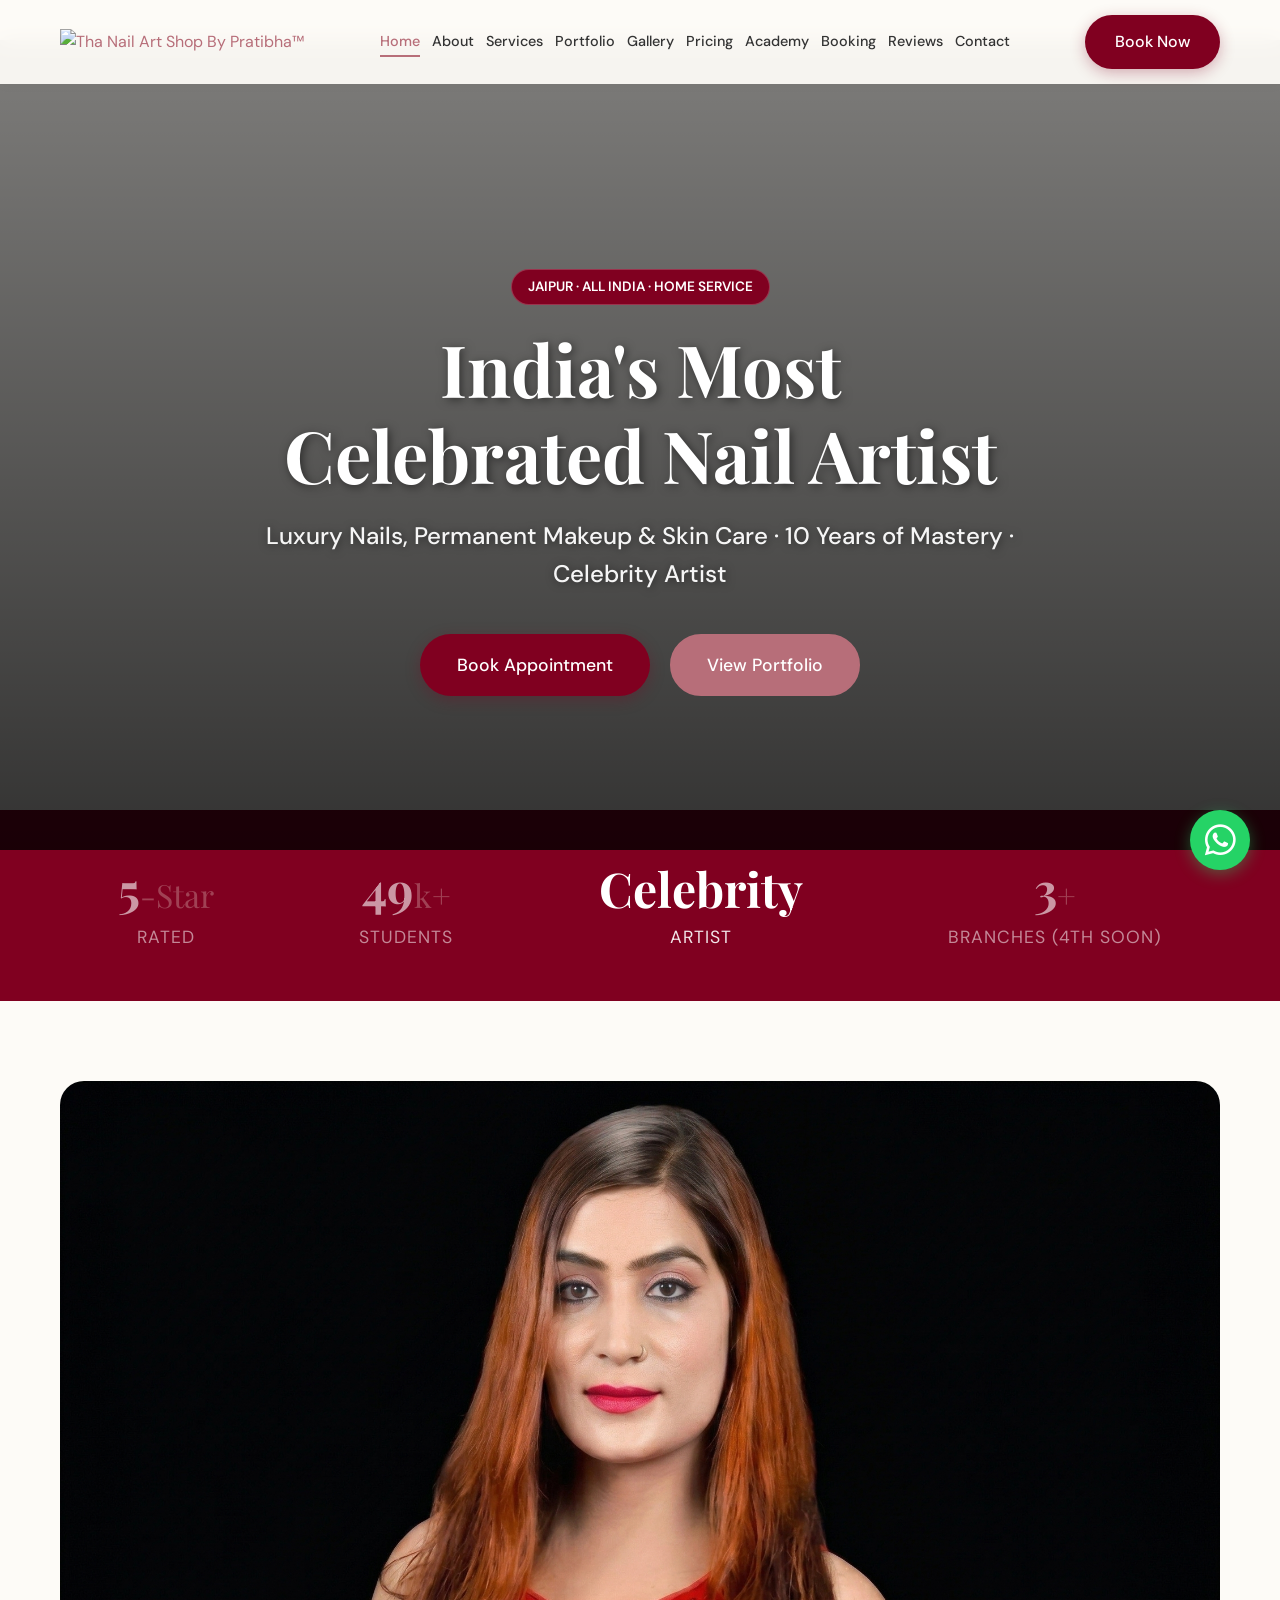
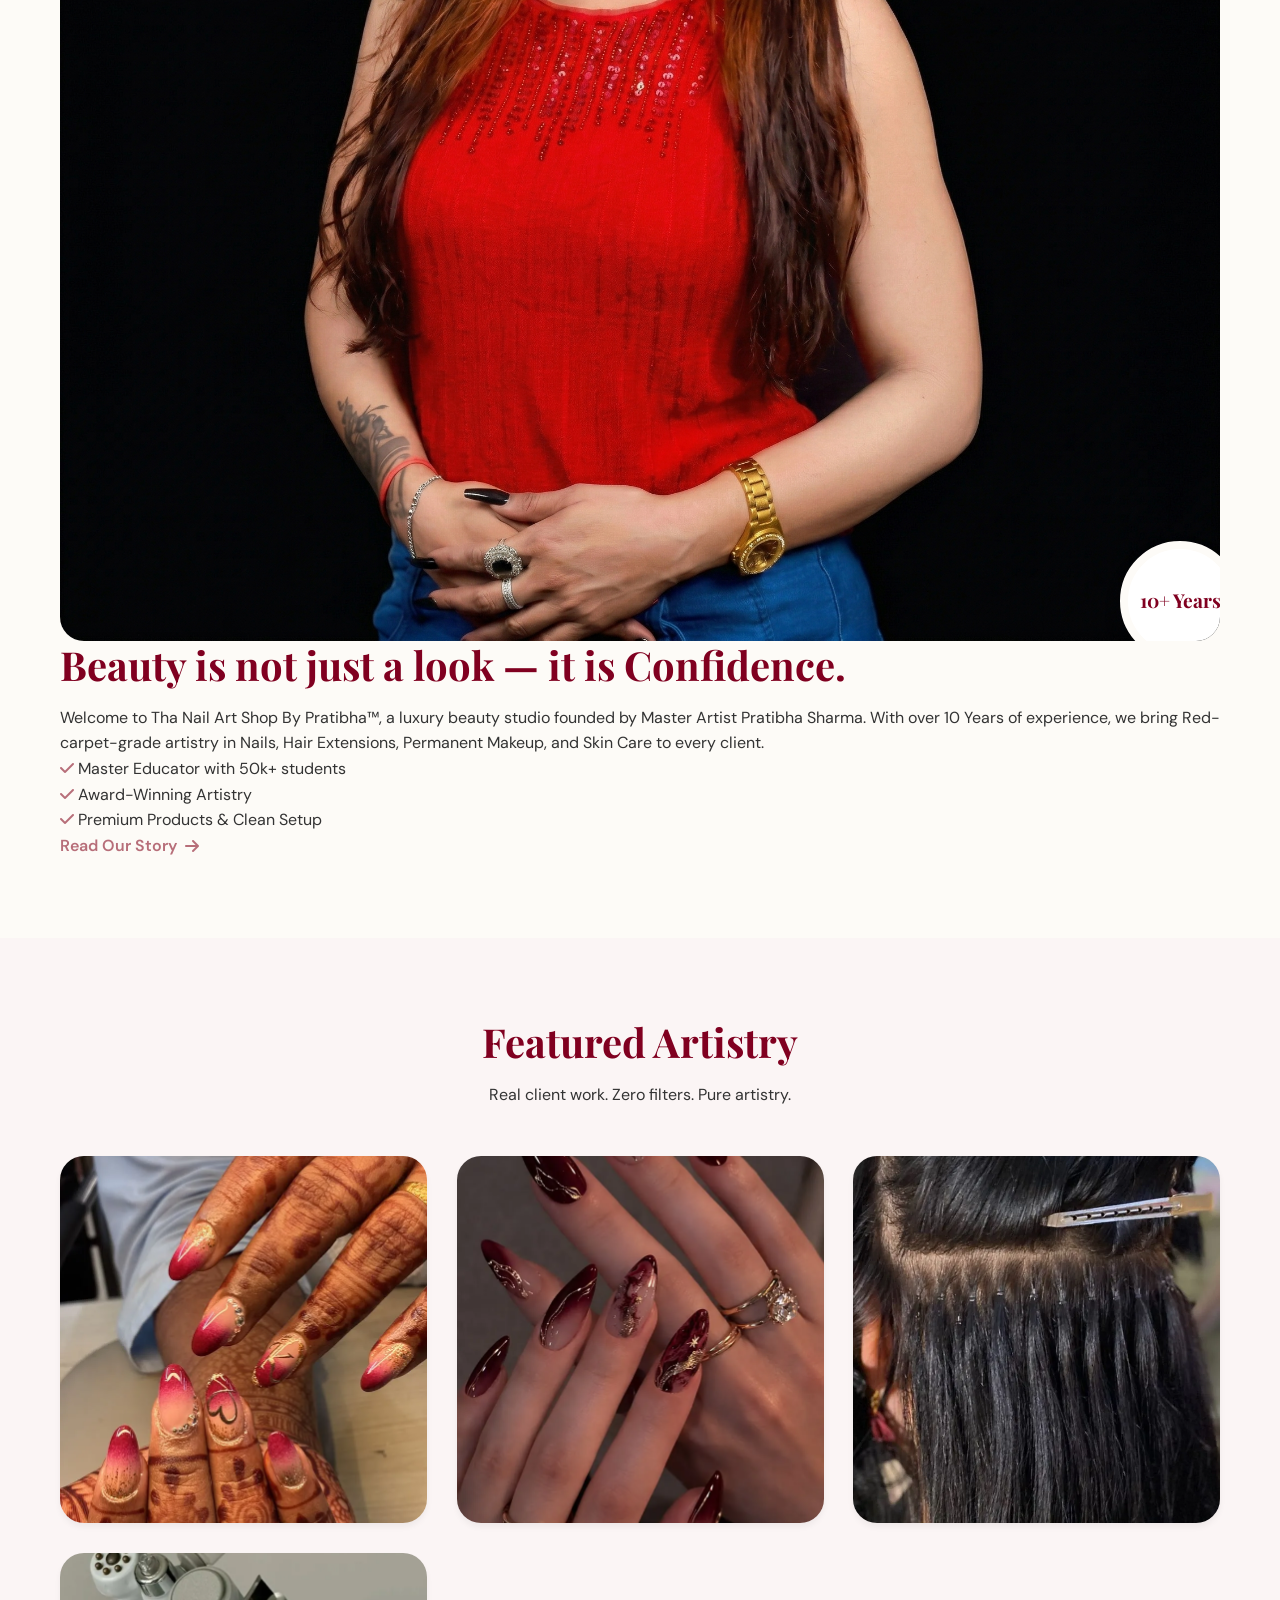
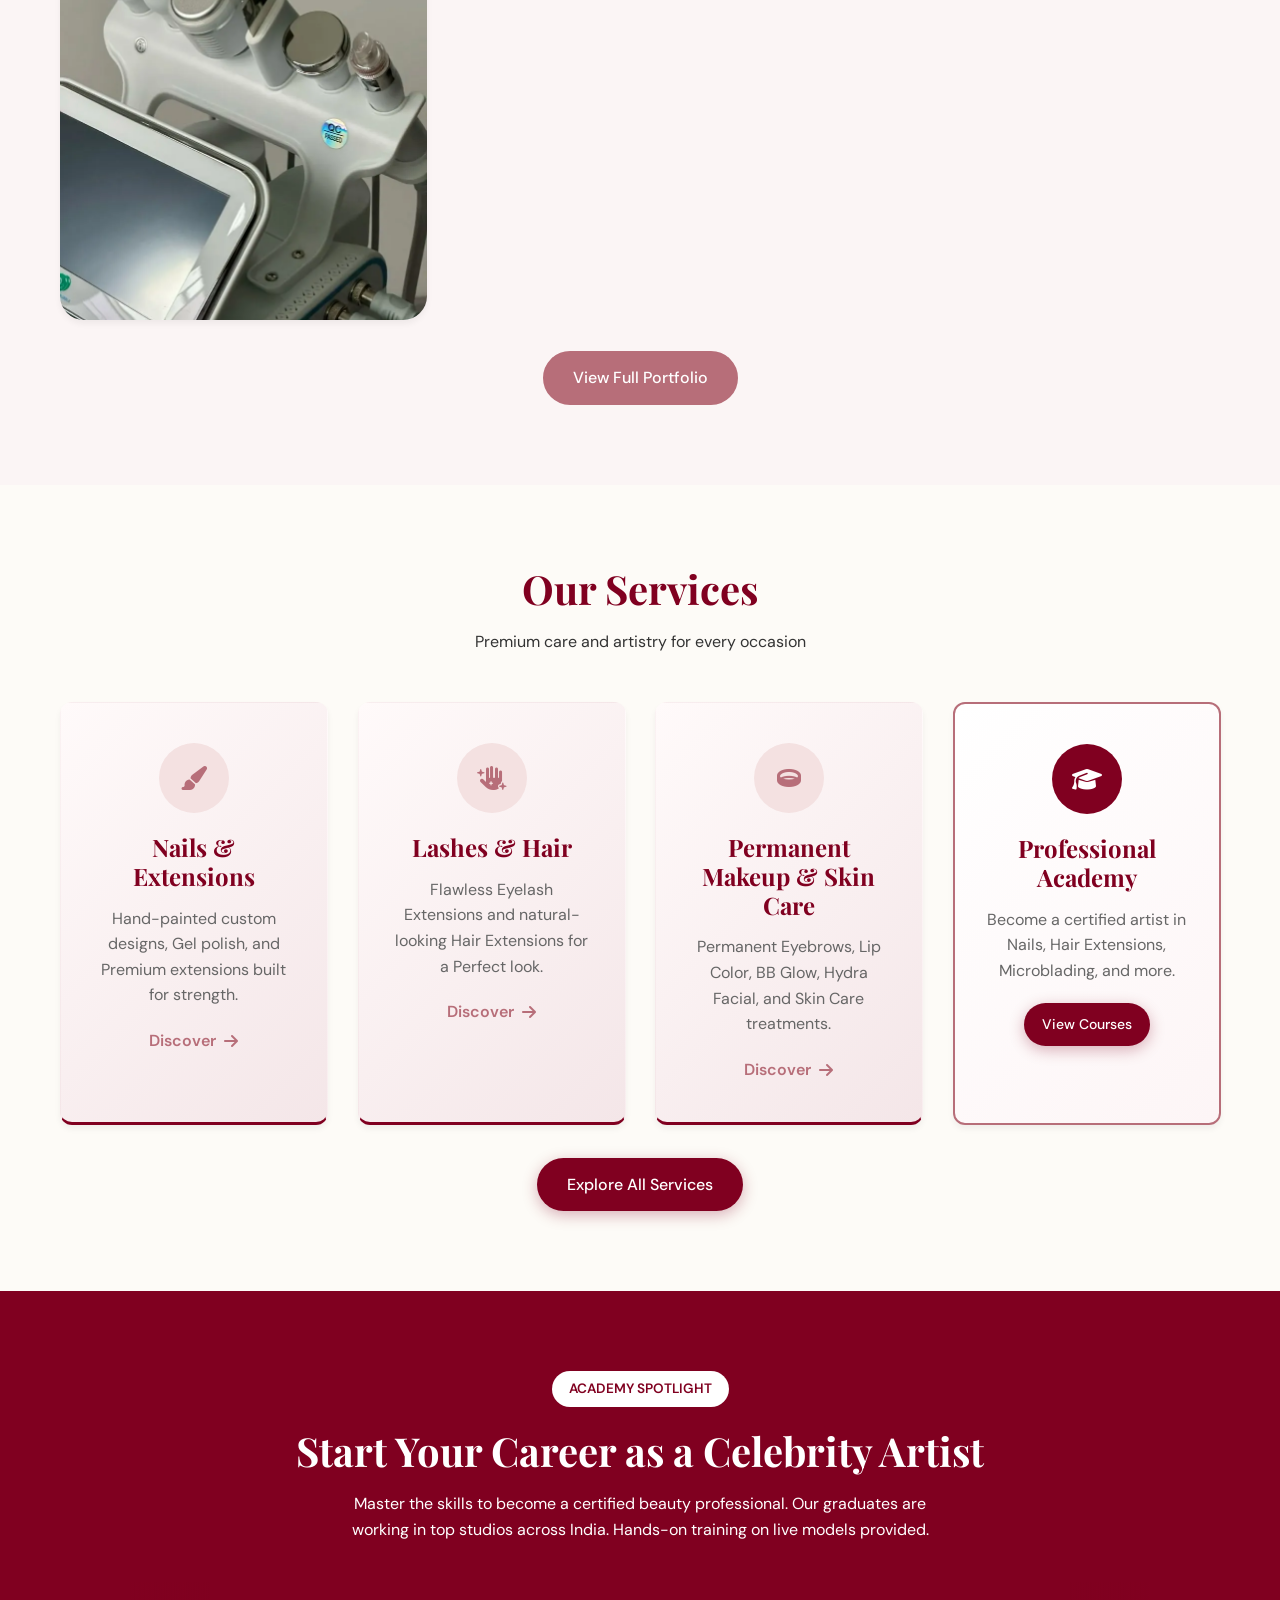
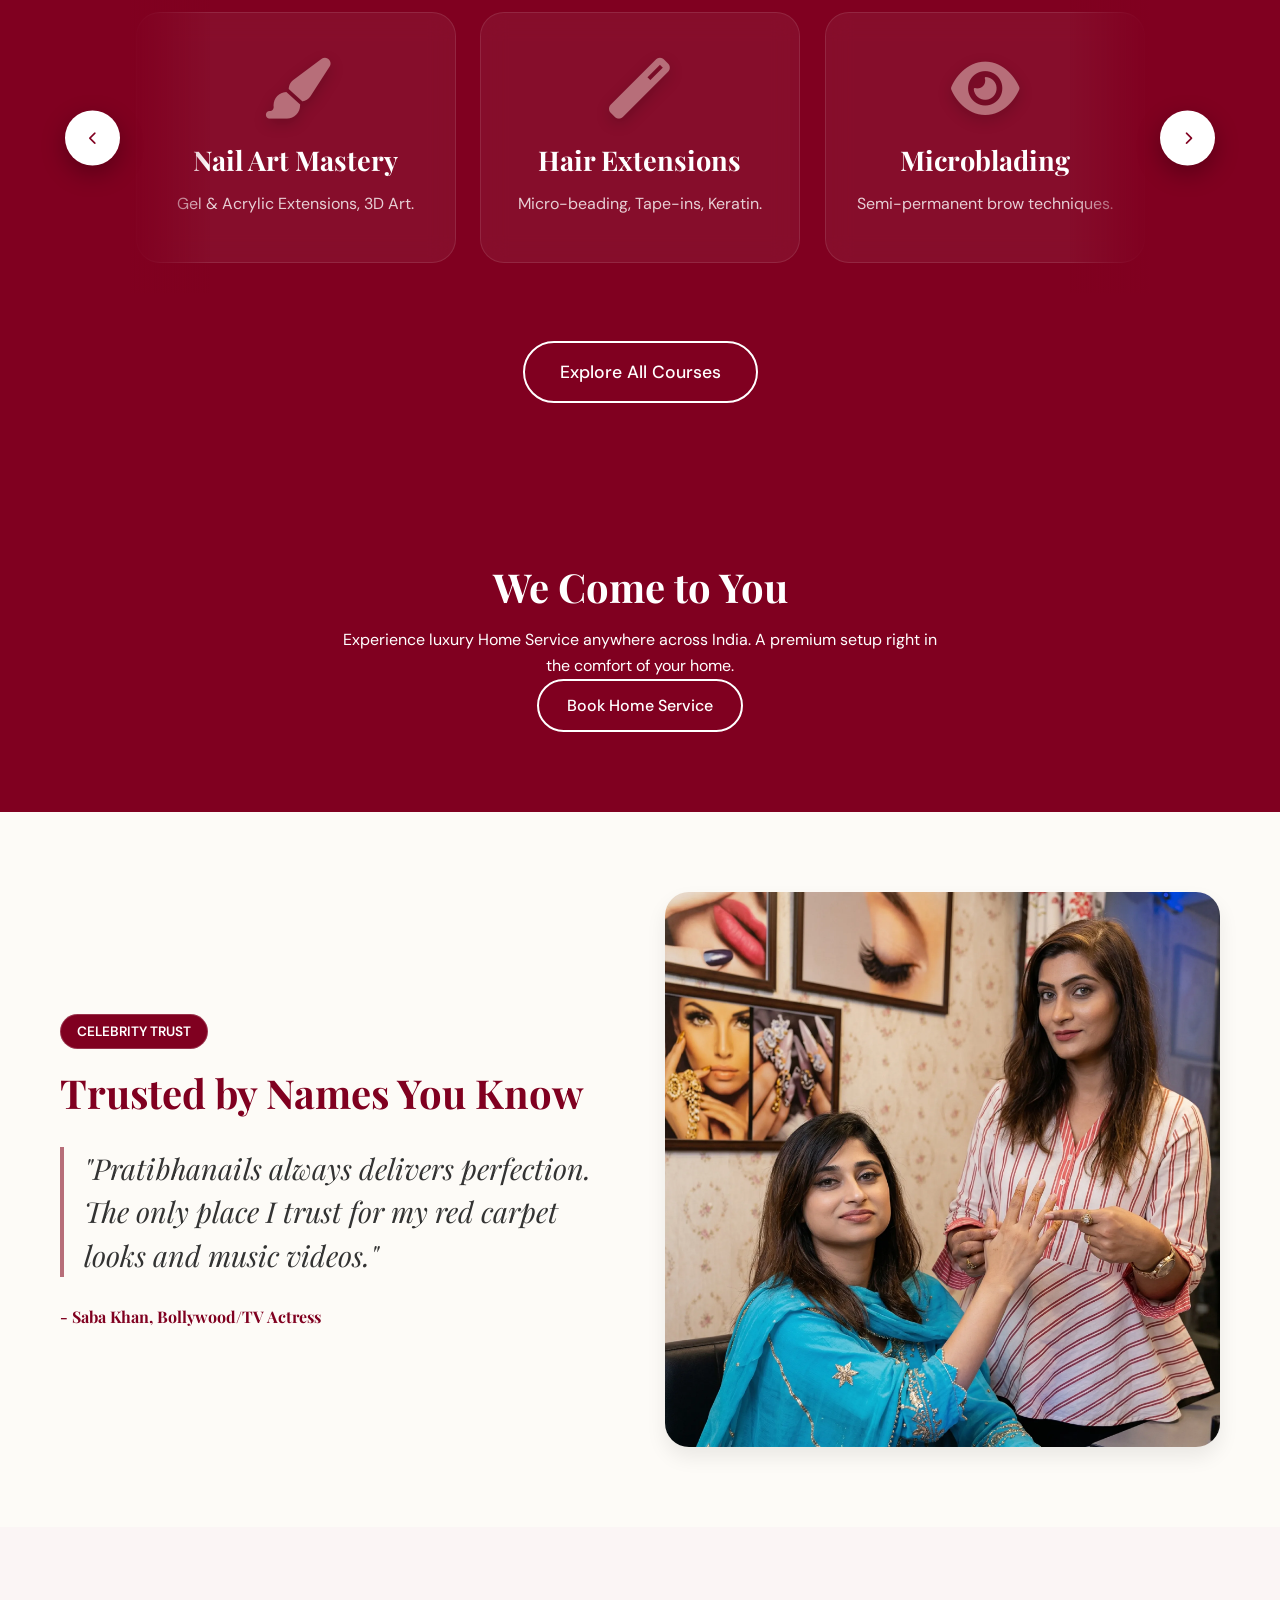
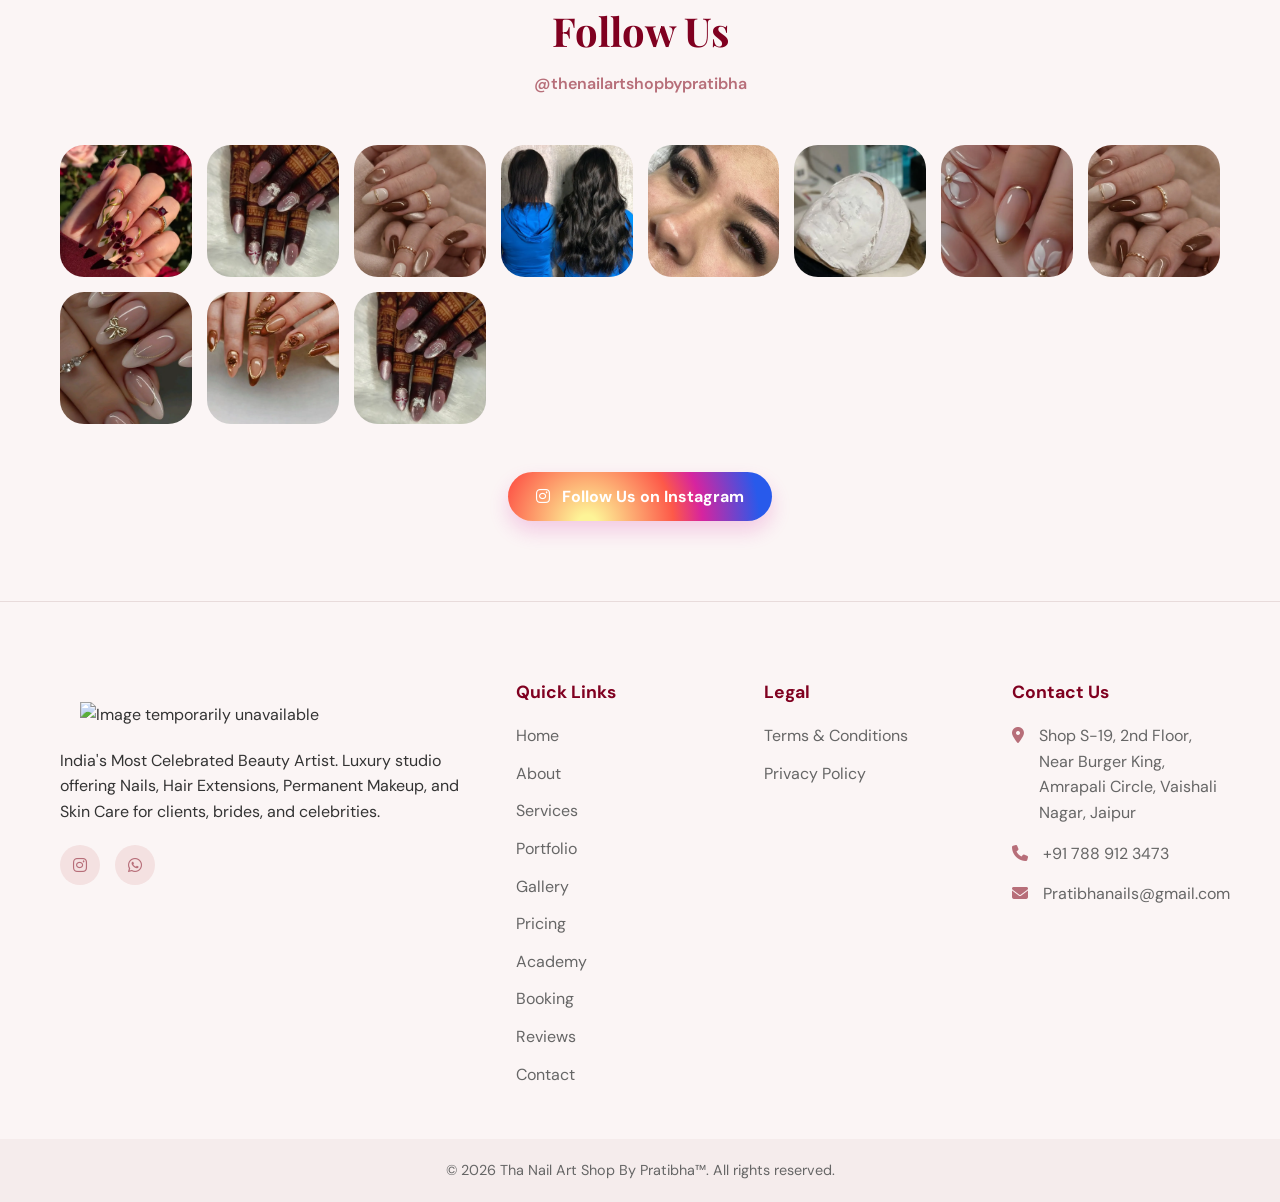
==== commit 0909b8fb: "Upload project version 2" ====
--- a/index.html
+++ b/index.html
@@ -18,7 +18,7 @@
     <link rel="preconnect" href="https://fonts.gstatic.com" crossorigin>
     <link href="https://fonts.googleapis.com/css2?family=DM+Sans:opsz,wght@9..40,400;9..40,500;9..40,700&family=Playfair+Display:ital,wght@0,400;0,600;0,700;1,400&display=swap" rel="stylesheet">
     <link rel="stylesheet" href="https://cdnjs.cloudflare.com/ajax/libs/font-awesome/6.4.0/css/all.min.css">
-    <link rel="icon" type="image/png" href="https://res.cloudinary.com/dz3ixer7i/image/upload/v1775990809/remove-photos-background-removed_vrqcuz.png">
+    <link rel="icon" type="image/png" href="https://res.cloudinary.com/dz3ixer7i/image/upload/v1777385620/remove-photos-background-removed_vrqcuz.png">
     <link rel="preload" href="css/style.css" as="style">
     <link rel="stylesheet" href="css/style.css">
 
@@ -36,10 +36,7 @@
     
     <nav class="navbar" id="navbar">
         <div class="container nav-container">
-            <a href="index.html" class="logo">
-                <span class="logo-title">Tha Nail Art Shop</span>
-                <span class="logo-subtitle">By Pratibha™</span>
-            </a>
+            <a href="index.html" class="logo"><img src="https://res.cloudinary.com/dz3ixer7i/image/upload/v1777385620/remove-photos-background-removed_vrqcuz.png" alt="Tha Nail Art Shop By Pratibha™" class="logo-img"></a>
             <div class="nav-links" id="navLinks">
                 <a href="index.html">Home</a>
                 <a href="about.html">About</a>
@@ -296,7 +293,7 @@
     <footer class="footer">
         <div class="container footer-container">
             <div class="footer-col brand-col">
-                <h3 class="logo-title">Tha Nail Art Shop™</h3>
+                <img src="https://res.cloudinary.com/dz3ixer7i/image/upload/v1777385620/remove-photos-background-removed_vrqcuz.png" alt="Tha Nail Art Shop By Pratibha™" class="logo-img">
                 <p>India's Most Celebrated Beauty Artist. Luxury studio offering Nails, Hair Extensions, Permanent Makeup, and Skin Care for clients, brides, and celebrities.</p>
                 <div class="social-links">
                     <a href="https://instagram.com/thenailartshopbypratibha" target="_blank" aria-label="Instagram"><i class="fab fa-instagram"></i></a>
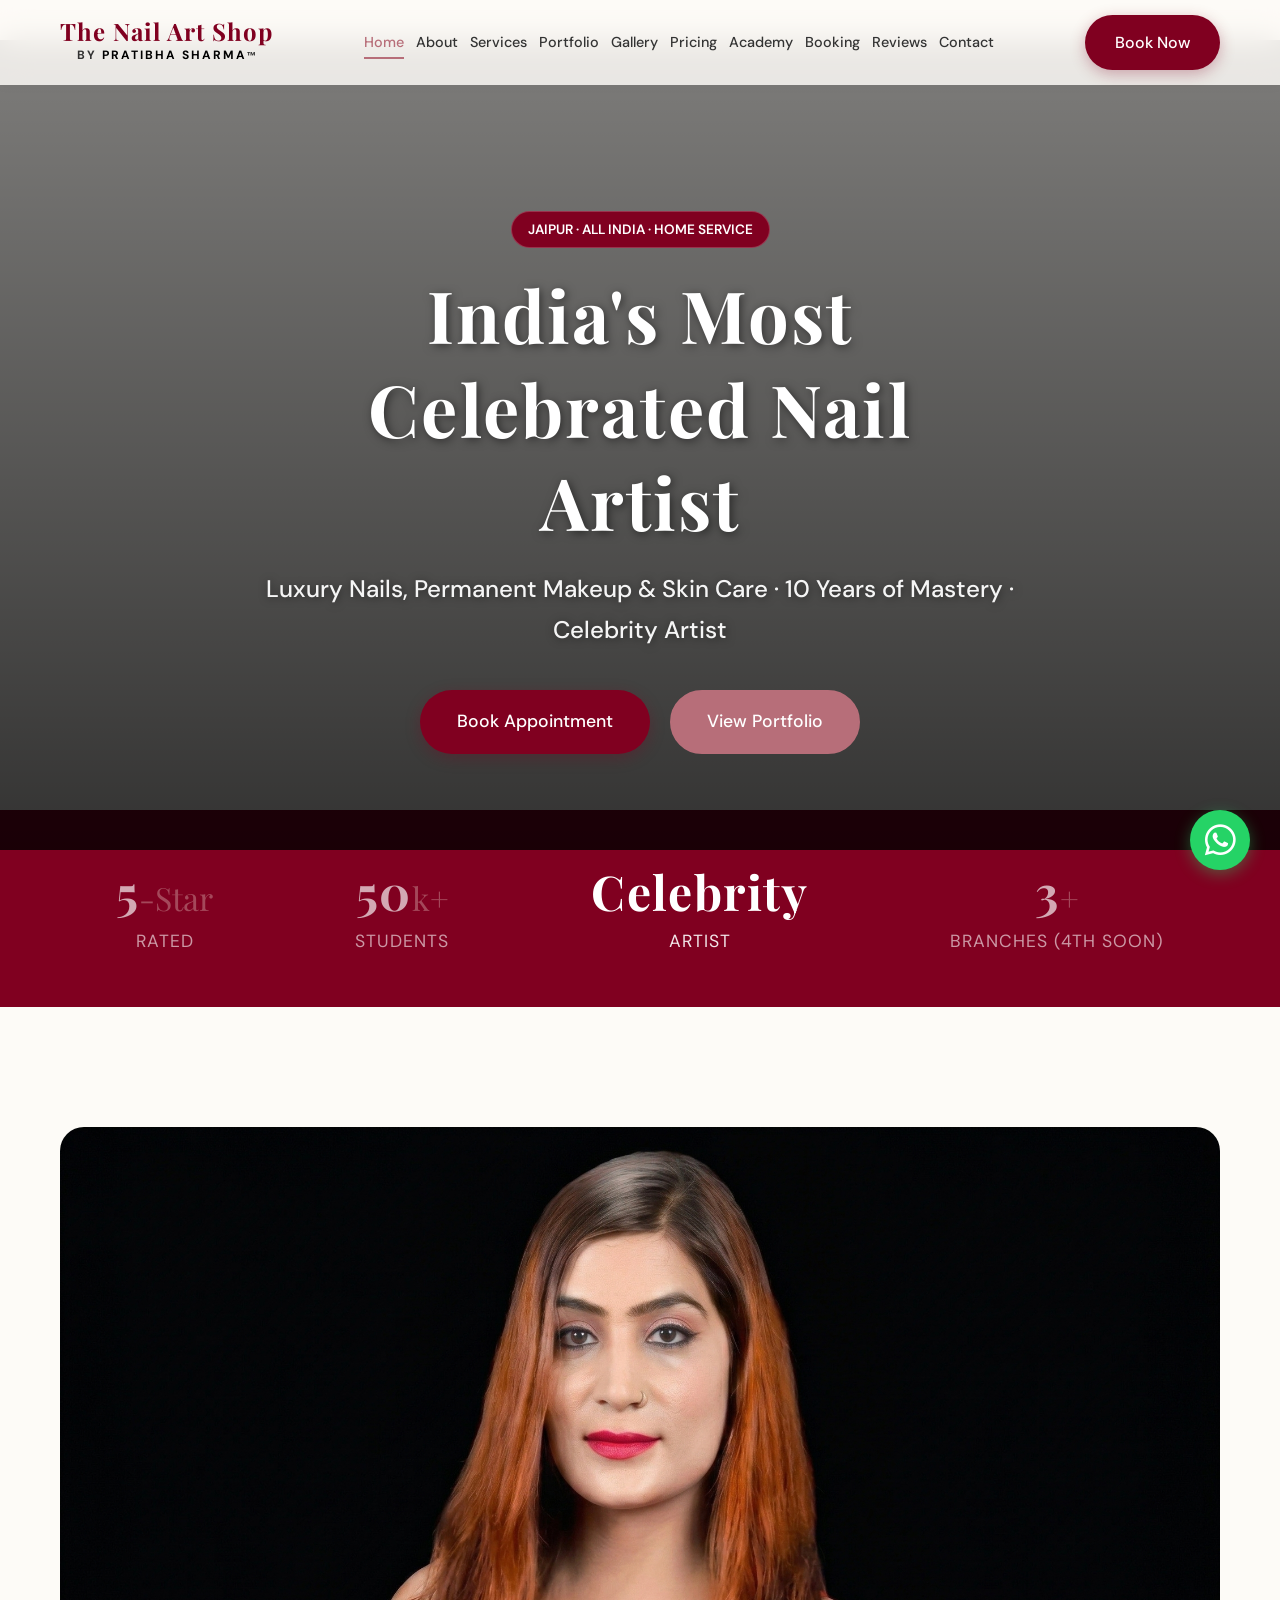
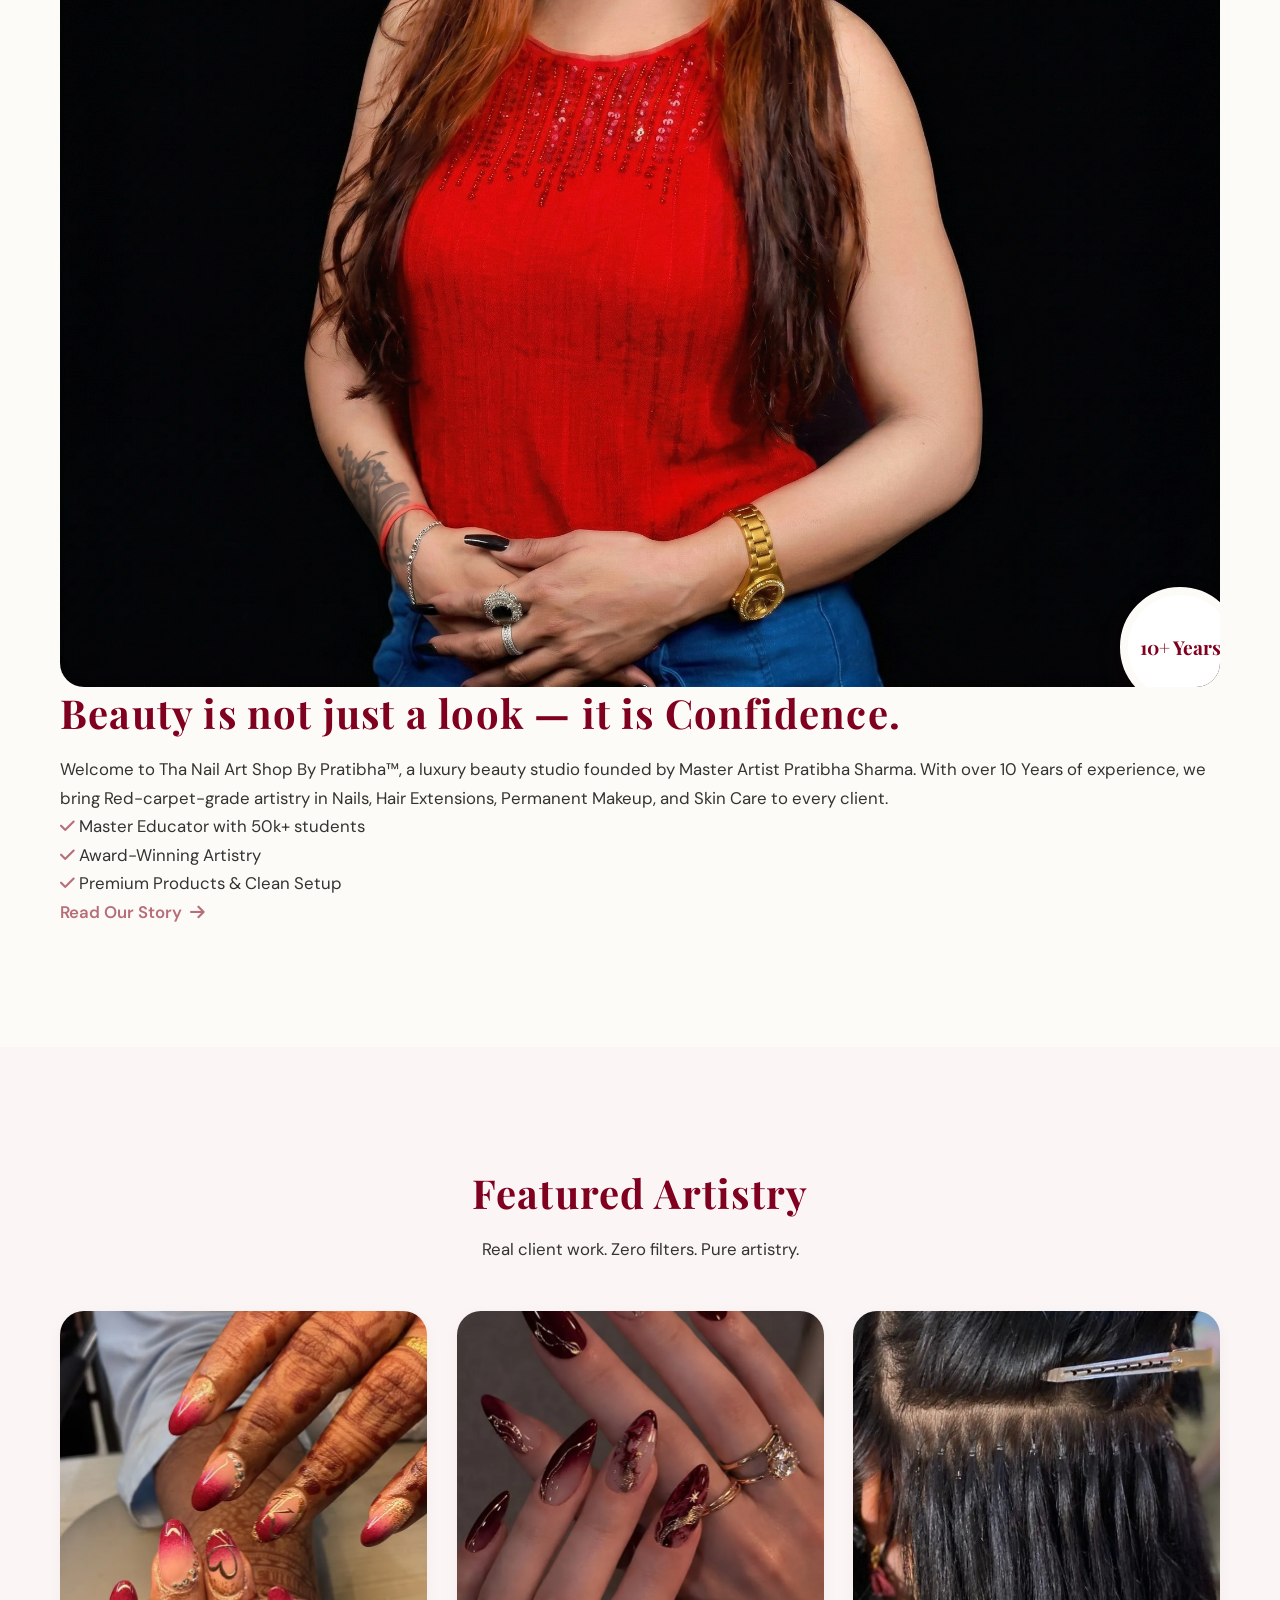
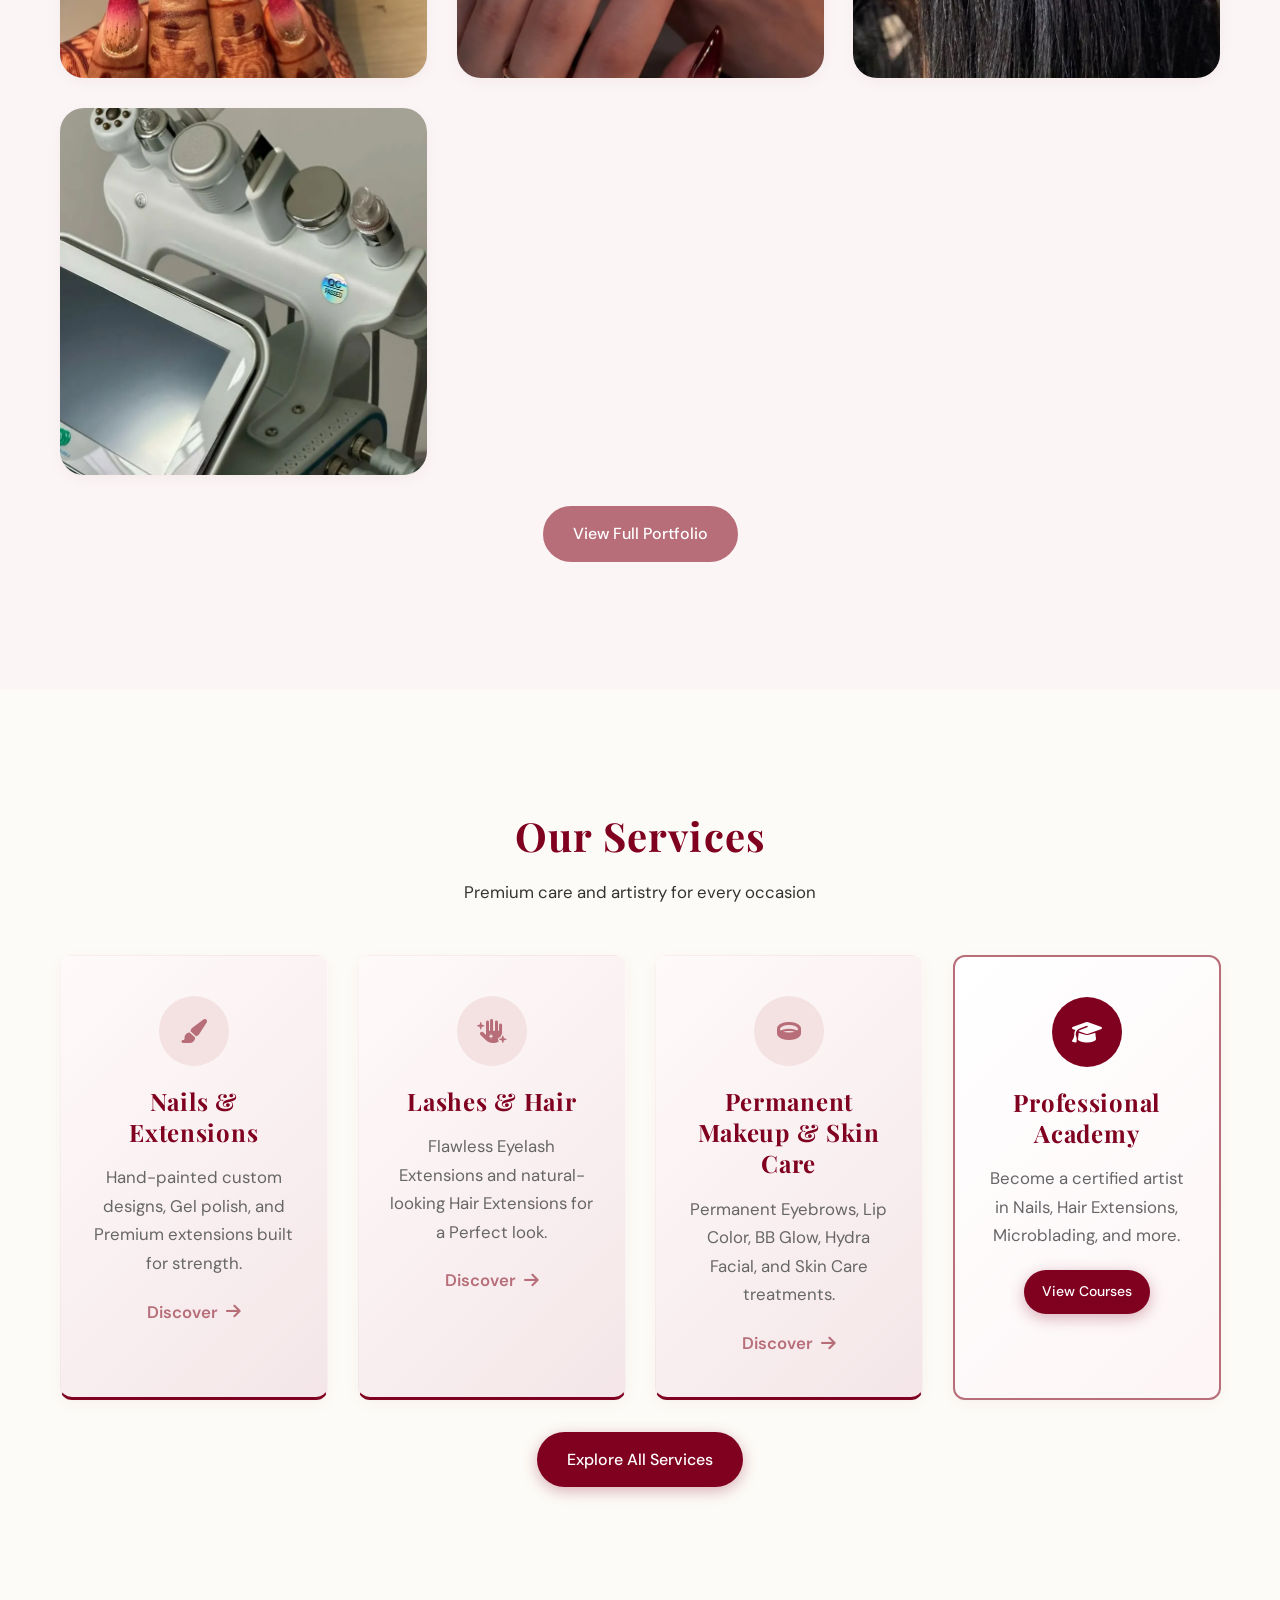
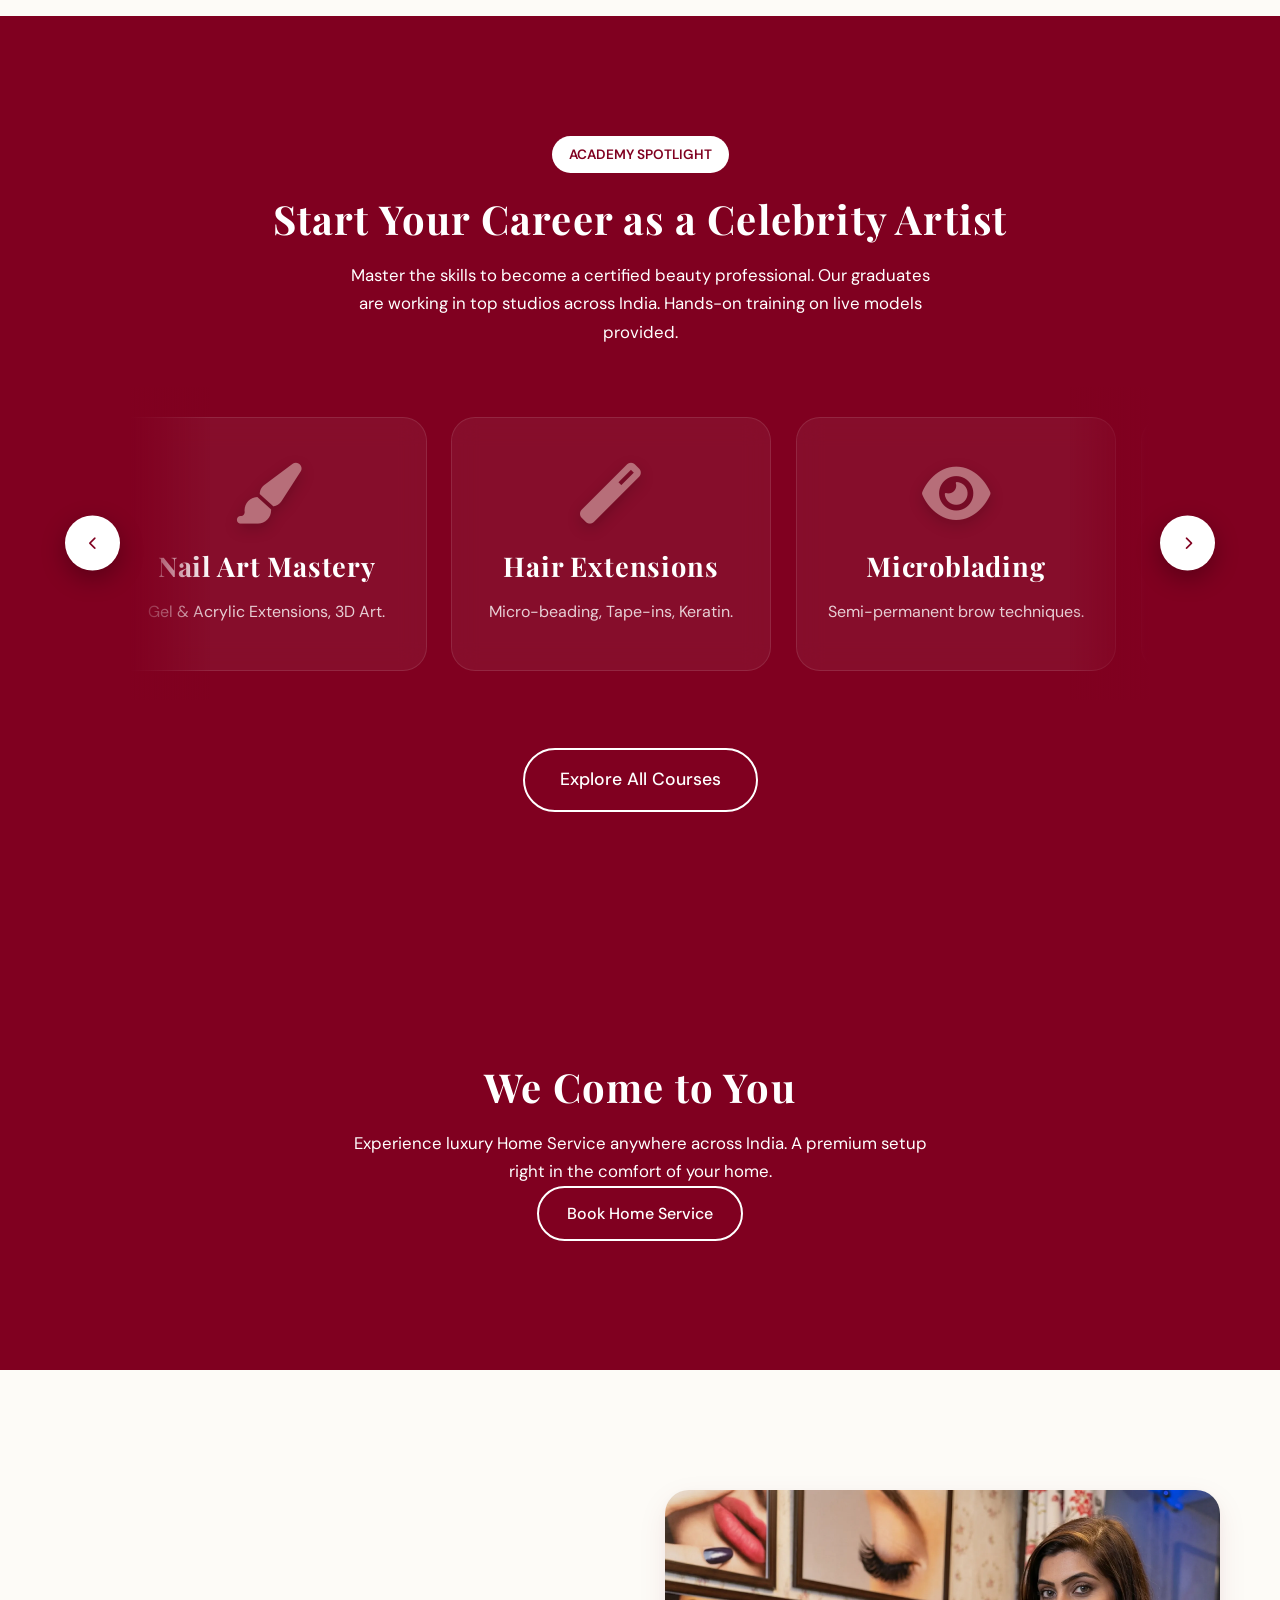
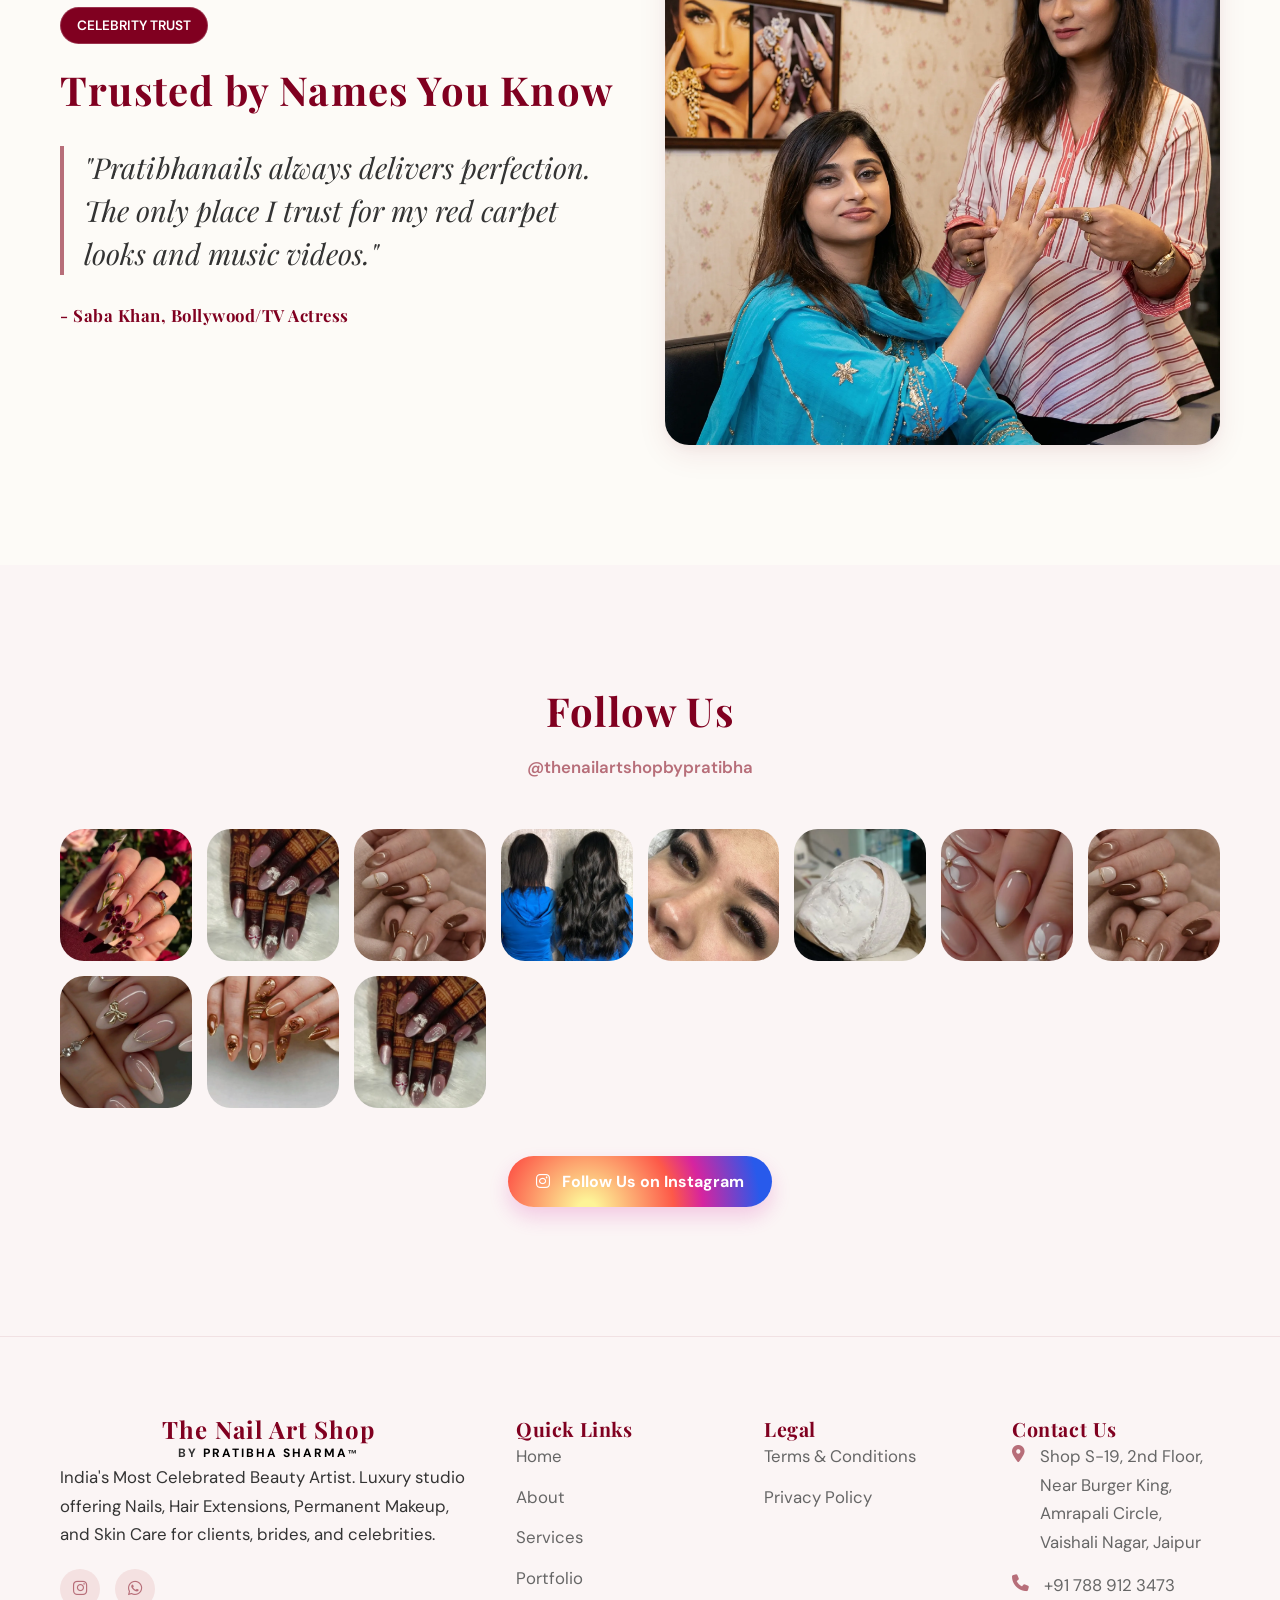
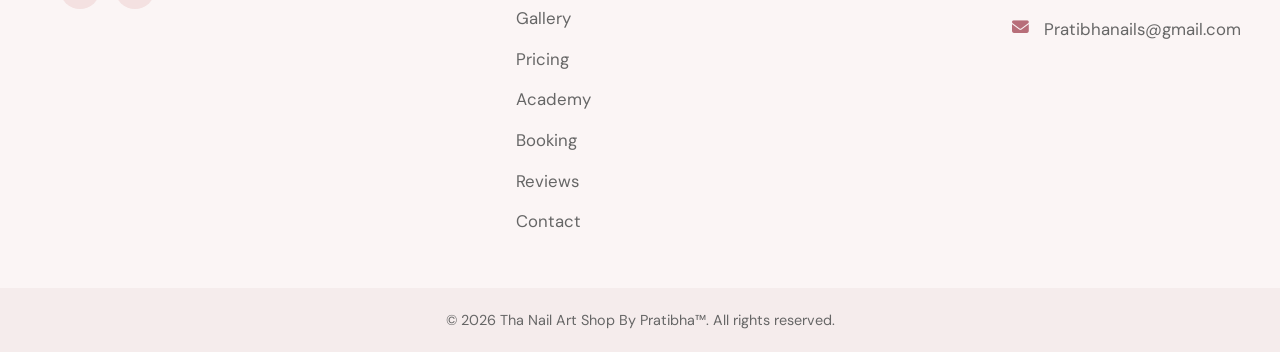
==== commit 165f2e60: "UI/UX Enhancements: Brand text logo, WhatsApp direct forms, Calendly booking, Lightbox gallery navig" ====
--- a/index.html
+++ b/index.html
@@ -36,7 +36,10 @@
     
     <nav class="navbar" id="navbar">
         <div class="container nav-container">
-            <a href="index.html" class="logo"><img src="https://res.cloudinary.com/dz3ixer7i/image/upload/v1777385620/remove-photos-background-removed_vrqcuz.png" alt="Tha Nail Art Shop By Pratibha™" class="logo-img"></a>
+            <a href="index.html" class="logo text-decoration-none" style="text-decoration: none;">
+                <span class="logo-title">The Nail Art Shop</span>
+                <span class="logo-subtitle">By <span style="color: black;">Pratibha Sharma</span><small>&trade;</small></span>
+            </a>
             <div class="nav-links" id="navLinks">
                 <a href="index.html">Home</a>
                 <a href="about.html">About</a>
@@ -264,7 +267,7 @@
                         <div class="insta-item img-hover"><img width="600" height="600" data-src="images/bridal nails/Bridal-nail_(1).webp" alt="Insta 6" loading="lazy" decoding="async"></div>
                     </div>
                     <div class="text-center mt-5">
-                        <a href="instagram://user?username=thenailartshopbypratibha" class="btn btn-instagram">
+                        <a href="https://instagram.com/thenailartshopbypratibha" target="_blank" class="btn btn-instagram">
                             <i class="fab fa-instagram mr-2"></i> Follow Us on Instagram
                         </a>
                         <script>
@@ -293,7 +296,10 @@
     <footer class="footer">
         <div class="container footer-container">
             <div class="footer-col brand-col">
-                <img src="https://res.cloudinary.com/dz3ixer7i/image/upload/v1777385620/remove-photos-background-removed_vrqcuz.png" alt="Tha Nail Art Shop By Pratibha™" class="logo-img">
+                <div class="logo">
+                    <span class="logo-title">The Nail Art Shop</span>
+                    <span class="logo-subtitle">By <span style="color: black;">Pratibha Sharma</span><small>&trade;</small></span>
+                </div>
                 <p>India's Most Celebrated Beauty Artist. Luxury studio offering Nails, Hair Extensions, Permanent Makeup, and Skin Care for clients, brides, and celebrities.</p>
                 <div class="social-links">
                     <a href="https://instagram.com/thenailartshopbypratibha" target="_blank" aria-label="Instagram"><i class="fab fa-instagram"></i></a>
@@ -301,7 +307,7 @@
                 </div>
             </div>
             <div class="footer-col">
-                <h4>Quick Links</h4>
+                <h3>Quick Links</h3>
                 <ul class="footer-links">
                     <li><a href="index.html">Home</a></li>
                     <li><a href="about.html">About</a></li>
@@ -316,14 +322,14 @@
                 </ul>
             </div>
             <div class="footer-col">
-                <h4>Legal</h4>
+                <h3>Legal</h3>
                 <ul class="footer-links">
                     <li><a href="terms.html">Terms & Conditions</a></li>
                     <li><a href="privacy.html">Privacy Policy</a></li>
                 </ul>
             </div>
             <div class="footer-col">
-                <h4>Contact Us</h4>
+                <h3>Contact Us</h3>
                 <ul class="contact-info">
                     <li><i class="fas fa-map-marker-alt"></i> <span>Shop S-19, 2nd Floor, Near Burger King, Amrapali Circle, Vaishali Nagar, Jaipur</span></li>
                     <li><i class="fas fa-phone"></i> <span>+91 788 912 3473</span></li>
--- a/css/style.css
+++ b/css/style.css
@@ -12,20 +12,26 @@
 --text-main: #333333;
 --text-muted: #666666;
 --white: #ffffff;
---border: #e8dbdb;
+--border: rgba(183, 110, 121, 0.15);
 
 --font-heading: 'Playfair Display', serif;
 --font-body: 'DM Sans', sans-serif;
 
 --transition: all 0.3s cubic-bezier(0.25, 0.8, 0.25, 1);
---shadow-sm: 0 4px 6px rgba(0,0,0,0.05);
---shadow-md: 0 10px 20px rgba(0,0,0,0.08);
+--shadow-sm: 0 4px 15px rgba(128, 0, 32, 0.04), 0 2px 5px rgba(128, 0, 32, 0.02);
+--shadow-md: 0 10px 30px rgba(128, 0, 32, 0.08), 0 4px 10px rgba(128, 0, 32, 0.04);
 }
 
 /* Reset & Setup */
+::selection { background-color: var(--secondary); color: var(--burgundy); }
+::-webkit-scrollbar { width: 8px; }
+::-webkit-scrollbar-track { background: var(--bg-soft); }
+::-webkit-scrollbar-thumb { background: var(--primary); border-radius: 10px; }
+::-webkit-scrollbar-thumb:hover { background: var(--burgundy); }
+
 * { margin: 0; padding: 0; box-sizing: border-box; }
-body { font-family: var(--font-body); color: var(--text-main); background-color: var(--bg-light); line-height: 1.6; overflow-x: hidden; }
-h1, h2, h3, h4, h5, h6 { font-family: var(--font-heading); color: var(--burgundy); line-height: 1.2; }
+body { font-family: var(--font-body); color: var(--text-main); background-color: var(--bg-light); line-height: 1.7; font-size: 1.05rem; overflow-x: hidden; }
+h1, h2, h3, h4, h5, h6 { font-family: var(--font-heading); color: var(--burgundy); line-height: 1.3; letter-spacing: 0.03em; }
 a { text-decoration: none; color: var(--primary); transition: var(--transition); }
 ul { list-style: none; }
 img { max-width: 100%; height: auto; display: block; }
@@ -66,7 +72,9 @@
 .max-w-lg { max-width: 800px; margin: 0 auto; }
 
 /* Buttons */
-.btn { display: inline-block; padding: 12px 28px; border-radius: 50px; font-weight: 500; cursor: pointer; text-align: center; border: 2px solid transparent; transition: var(--transition); font-size: 1rem; font-family: var(--font-body); }
+.btn { display: inline-block; padding: 12px 28px; border-radius: 50px; font-weight: 500; cursor: pointer; text-align: center; border: 2px solid transparent; transition: var(--transition); font-size: 1rem; font-family: var(--font-body); position: relative; overflow: hidden; }
+.btn::after { content: ''; position: absolute; top: 0; left: -100%; width: 50%; height: 100%; background: linear-gradient(120deg, transparent, rgba(255,255,255,0.3), transparent); transition: all 0.6s ease; }
+.btn:hover::after { left: 100%; }
 .btn-small { padding: 8px 16px; font-size: 0.875rem; }
 .btn-large { padding: 15px 35px; font-size: 1.1rem; }
 .btn-primary { background-color: var(--burgundy); color: var(--white); box-shadow: 0 4px 15px rgba(128, 0, 32, 0.3); }
@@ -83,13 +91,15 @@
 .section-title { font-size: 2.5rem; margin-bottom: 1rem; }
 .page-title { font-size: 3.5rem; margin-bottom: 0.5rem; }
 .page-subtitle { font-size: 1.2rem; color: var(--text-muted); }
-.section { padding: 80px 0; }
+.section { padding: 120px 0; }
 .section-header { margin-bottom: 3rem; }
 
 /* Base Layout & Nav */
-.navbar { background: rgba(253, 251, 247, 0.95); backdrop-filter: blur(10px); position: fixed; top: 0; left: 0; right: 0; z-index: 1000; box-shadow: 0 2px 10px rgba(0,0,0,0.03); transition: var(--transition); padding: 15px 0; }
+.navbar { background: rgba(253, 251, 247, 0.85); backdrop-filter: blur(15px) saturate(180%); -webkit-backdrop-filter: blur(15px) saturate(180%); position: fixed; top: 0; left: 0; right: 0; z-index: 1000; box-shadow: 0 2px 15px rgba(128, 0, 32, 0.04); transition: var(--transition); padding: 15px 0; }
 .nav-container { display: flex; justify-content: space-between; align-items: center; }
-.logo { display: flex; flex-direction: column; }
+.logo { display: flex; flex-direction: column; align-items: center; }
+.logo-img { max-height: 80px; width: auto; object-fit: contain; transition: var(--transition); }
+.logo:hover .logo-img { transform: scale(1.05); }
 .logo-title { font-family: var(--font-heading); font-size: 1.5rem; font-weight: 700; color: var(--burgundy); line-height: 1; letter-spacing: 1px; }
 .logo-subtitle { font-size: 0.75rem; color: var(--text-main); font-weight: 700; letter-spacing: 2px; margin-top: 2px; text-transform: uppercase; }
 .nav-links { display: flex; gap: 12px; flex-wrap: wrap; justify-content: center; }
@@ -124,7 +134,8 @@
 
 /* Hero Section */
 main { padding-top: 75px; }
-.hero { min-height: 90vh; display: flex; align-items: center; justify-content: center; background: url('https://res.cloudinary.com/dz3ixer7i/image/upload/v1776184909/upscaled__16.jpeg_202604142207_1_ci8n72.webp') center/cover no-repeat; position: relative; margin-top: -75px; padding: 135px 0 60px; }
+.hero { min-height: 90vh; display: flex; align-items: center; justify-content: center; background: url('https://res.cloudinary.com/dz3ixer7i/image/upload/v1776184909/upscaled__16.jpeg_202604142207_1_ci8n72.webp') center/cover no-repeat; position: relative; margin-top: -75px; padding: 135px 0 60px; animation: ken-burns 30s ease-out alternate infinite; }
+@keyframes ken-burns { 0% { background-size: 100%; } 100% { background-size: 110%; } }
 .hero-overlay { position: absolute; top: 0; left: 0; right: 0; bottom: 0; background: linear-gradient(to bottom, rgba(0,0,0,0.5), rgba(0,0,0,0.8)); }
 .hero-content { position: relative; z-index: 1; max-width: 800px; }
 .badge { display: inline-block; padding: 6px 16px; background-color: var(--burgundy); color: var(--white); border-radius: 50px; font-size: 0.85rem; font-weight: 600; text-transform: uppercase; margin-bottom: 20px; border: 1px solid rgba(255,255,255,0.2); }
@@ -239,6 +250,7 @@
     .mobile-menu-toggle.active span:nth-child(3) { transform: translateY(-8px) rotate(-45deg); }
 }
 @media (max-width: 768px) {
+    .logo-img { max-height: 55px; }
     .hero { background: url('https://res.cloudinary.com/dz3ixer7i/image/upload/v1776184910/upscaled__16.jpeg_202604142207_s3qs7d.webp') center/cover no-repeat; }
     .hero-title { font-size: 2.5rem; }
     .hero-subtitle { font-size: 1.2rem; }
@@ -319,7 +331,8 @@
 
 /* Hero Section */
 main { padding-top: 75px; }
-.hero { min-height: 90vh; display: flex; align-items: center; justify-content: center; background: url('https://res.cloudinary.com/dz3ixer7i/image/upload/v1776184909/upscaled__16.jpeg_202604142207_1_ci8n72.webp') center/cover no-repeat; position: relative; margin-top: -75px; padding: 135px 0 60px; }
+.hero { min-height: 90vh; display: flex; align-items: center; justify-content: center; background: url('https://res.cloudinary.com/dz3ixer7i/image/upload/v1776184909/upscaled__16.jpeg_202604142207_1_ci8n72.webp') center/cover no-repeat; position: relative; margin-top: -75px; padding: 135px 0 60px; animation: ken-burns 30s ease-out alternate infinite; }
+@keyframes ken-burns { 0% { background-size: 100%; } 100% { background-size: 110%; } }
 .hero-overlay { position: absolute; top: 0; left: 0; right: 0; bottom: 0; background: linear-gradient(to bottom, rgba(0,0,0,0.5), rgba(0,0,0,0.8)); }
 .hero-content { position: relative; z-index: 1; max-width: 800px; }
 .badge { display: inline-block; padding: 6px 16px; background-color: var(--burgundy); color: var(--white); border-radius: 50px; font-size: 0.85rem; font-weight: 600; text-transform: uppercase; margin-bottom: 20px; border: 1px solid rgba(255,255,255,0.2); }
@@ -669,3 +682,13 @@
 }
 
 .mr-2 { margin-right: 0.5rem; }
+
+/* Lightbox Navigation */
+.lightbox-prev, .lightbox-next { position: absolute; top: 50%; transform: translateY(-50%); background: rgba(0,0,0,0.5); color: white; border: none; width: 50px; height: 50px; border-radius: 50%; font-size: 20px; cursor: pointer; z-index: 2002; display: flex; align-items: center; justify-content: center; transition: background 0.3s; }
+.lightbox-prev:hover, .lightbox-next:hover { background: var(--primary); }
+.lightbox-prev { left: 20px; }
+.lightbox-next { right: 20px; }
+@media(max-width: 768px) {
+    .lightbox-prev { left: 10px; width: 40px; height: 40px; }
+    .lightbox-next { right: 10px; width: 40px; height: 40px; }
+}
--- a/css/style.css
+++ b/css/style.css
@@ -12,20 +12,26 @@
 --text-main: #333333;
 --text-muted: #666666;
 --white: #ffffff;
---border: #e8dbdb;
+--border: rgba(183, 110, 121, 0.15);
 
 --font-heading: 'Playfair Display', serif;
 --font-body: 'DM Sans', sans-serif;
 
 --transition: all 0.3s cubic-bezier(0.25, 0.8, 0.25, 1);
---shadow-sm: 0 4px 6px rgba(0,0,0,0.05);
---shadow-md: 0 10px 20px rgba(0,0,0,0.08);
+--shadow-sm: 0 4px 15px rgba(128, 0, 32, 0.04), 0 2px 5px rgba(128, 0, 32, 0.02);
+--shadow-md: 0 10px 30px rgba(128, 0, 32, 0.08), 0 4px 10px rgba(128, 0, 32, 0.04);
 }
 
 /* Reset & Setup */
+::selection { background-color: var(--secondary); color: var(--burgundy); }
+::-webkit-scrollbar { width: 8px; }
+::-webkit-scrollbar-track { background: var(--bg-soft); }
+::-webkit-scrollbar-thumb { background: var(--primary); border-radius: 10px; }
+::-webkit-scrollbar-thumb:hover { background: var(--burgundy); }
+
 * { margin: 0; padding: 0; box-sizing: border-box; }
-body { font-family: var(--font-body); color: var(--text-main); background-color: var(--bg-light); line-height: 1.6; overflow-x: hidden; }
-h1, h2, h3, h4, h5, h6 { font-family: var(--font-heading); color: var(--burgundy); line-height: 1.2; }
+body { font-family: var(--font-body); color: var(--text-main); background-color: var(--bg-light); line-height: 1.7; font-size: 1.05rem; overflow-x: hidden; }
+h1, h2, h3, h4, h5, h6 { font-family: var(--font-heading); color: var(--burgundy); line-height: 1.3; letter-spacing: 0.03em; }
 a { text-decoration: none; color: var(--primary); transition: var(--transition); }
 ul { list-style: none; }
 img { max-width: 100%; height: auto; display: block; }
@@ -66,7 +72,9 @@
 .max-w-lg { max-width: 800px; margin: 0 auto; }
 
 /* Buttons */
-.btn { display: inline-block; padding: 12px 28px; border-radius: 50px; font-weight: 500; cursor: pointer; text-align: center; border: 2px solid transparent; transition: var(--transition); font-size: 1rem; font-family: var(--font-body); }
+.btn { display: inline-block; padding: 12px 28px; border-radius: 50px; font-weight: 500; cursor: pointer; text-align: center; border: 2px solid transparent; transition: var(--transition); font-size: 1rem; font-family: var(--font-body); position: relative; overflow: hidden; }
+.btn::after { content: ''; position: absolute; top: 0; left: -100%; width: 50%; height: 100%; background: linear-gradient(120deg, transparent, rgba(255,255,255,0.3), transparent); transition: all 0.6s ease; }
+.btn:hover::after { left: 100%; }
 .btn-small { padding: 8px 16px; font-size: 0.875rem; }
 .btn-large { padding: 15px 35px; font-size: 1.1rem; }
 .btn-primary { background-color: var(--burgundy); color: var(--white); box-shadow: 0 4px 15px rgba(128, 0, 32, 0.3); }
@@ -83,13 +91,15 @@
 .section-title { font-size: 2.5rem; margin-bottom: 1rem; }
 .page-title { font-size: 3.5rem; margin-bottom: 0.5rem; }
 .page-subtitle { font-size: 1.2rem; color: var(--text-muted); }
-.section { padding: 80px 0; }
+.section { padding: 120px 0; }
 .section-header { margin-bottom: 3rem; }
 
 /* Base Layout & Nav */
-.navbar { background: rgba(253, 251, 247, 0.95); backdrop-filter: blur(10px); position: fixed; top: 0; left: 0; right: 0; z-index: 1000; box-shadow: 0 2px 10px rgba(0,0,0,0.03); transition: var(--transition); padding: 15px 0; }
+.navbar { background: rgba(253, 251, 247, 0.85); backdrop-filter: blur(15px) saturate(180%); -webkit-backdrop-filter: blur(15px) saturate(180%); position: fixed; top: 0; left: 0; right: 0; z-index: 1000; box-shadow: 0 2px 15px rgba(128, 0, 32, 0.04); transition: var(--transition); padding: 15px 0; }
 .nav-container { display: flex; justify-content: space-between; align-items: center; }
-.logo { display: flex; flex-direction: column; }
+.logo { display: flex; flex-direction: column; align-items: center; }
+.logo-img { max-height: 80px; width: auto; object-fit: contain; transition: var(--transition); }
+.logo:hover .logo-img { transform: scale(1.05); }
 .logo-title { font-family: var(--font-heading); font-size: 1.5rem; font-weight: 700; color: var(--burgundy); line-height: 1; letter-spacing: 1px; }
 .logo-subtitle { font-size: 0.75rem; color: var(--text-main); font-weight: 700; letter-spacing: 2px; margin-top: 2px; text-transform: uppercase; }
 .nav-links { display: flex; gap: 12px; flex-wrap: wrap; justify-content: center; }
@@ -124,7 +134,8 @@
 
 /* Hero Section */
 main { padding-top: 75px; }
-.hero { min-height: 90vh; display: flex; align-items: center; justify-content: center; background: url('https://res.cloudinary.com/dz3ixer7i/image/upload/v1776184909/upscaled__16.jpeg_202604142207_1_ci8n72.webp') center/cover no-repeat; position: relative; margin-top: -75px; padding: 135px 0 60px; }
+.hero { min-height: 90vh; display: flex; align-items: center; justify-content: center; background: url('https://res.cloudinary.com/dz3ixer7i/image/upload/v1776184909/upscaled__16.jpeg_202604142207_1_ci8n72.webp') center/cover no-repeat; position: relative; margin-top: -75px; padding: 135px 0 60px; animation: ken-burns 30s ease-out alternate infinite; }
+@keyframes ken-burns { 0% { background-size: 100%; } 100% { background-size: 110%; } }
 .hero-overlay { position: absolute; top: 0; left: 0; right: 0; bottom: 0; background: linear-gradient(to bottom, rgba(0,0,0,0.5), rgba(0,0,0,0.8)); }
 .hero-content { position: relative; z-index: 1; max-width: 800px; }
 .badge { display: inline-block; padding: 6px 16px; background-color: var(--burgundy); color: var(--white); border-radius: 50px; font-size: 0.85rem; font-weight: 600; text-transform: uppercase; margin-bottom: 20px; border: 1px solid rgba(255,255,255,0.2); }
@@ -239,6 +250,7 @@
     .mobile-menu-toggle.active span:nth-child(3) { transform: translateY(-8px) rotate(-45deg); }
 }
 @media (max-width: 768px) {
+    .logo-img { max-height: 55px; }
     .hero { background: url('https://res.cloudinary.com/dz3ixer7i/image/upload/v1776184910/upscaled__16.jpeg_202604142207_s3qs7d.webp') center/cover no-repeat; }
     .hero-title { font-size: 2.5rem; }
     .hero-subtitle { font-size: 1.2rem; }
@@ -319,7 +331,8 @@
 
 /* Hero Section */
 main { padding-top: 75px; }
-.hero { min-height: 90vh; display: flex; align-items: center; justify-content: center; background: url('https://res.cloudinary.com/dz3ixer7i/image/upload/v1776184909/upscaled__16.jpeg_202604142207_1_ci8n72.webp') center/cover no-repeat; position: relative; margin-top: -75px; padding: 135px 0 60px; }
+.hero { min-height: 90vh; display: flex; align-items: center; justify-content: center; background: url('https://res.cloudinary.com/dz3ixer7i/image/upload/v1776184909/upscaled__16.jpeg_202604142207_1_ci8n72.webp') center/cover no-repeat; position: relative; margin-top: -75px; padding: 135px 0 60px; animation: ken-burns 30s ease-out alternate infinite; }
+@keyframes ken-burns { 0% { background-size: 100%; } 100% { background-size: 110%; } }
 .hero-overlay { position: absolute; top: 0; left: 0; right: 0; bottom: 0; background: linear-gradient(to bottom, rgba(0,0,0,0.5), rgba(0,0,0,0.8)); }
 .hero-content { position: relative; z-index: 1; max-width: 800px; }
 .badge { display: inline-block; padding: 6px 16px; background-color: var(--burgundy); color: var(--white); border-radius: 50px; font-size: 0.85rem; font-weight: 600; text-transform: uppercase; margin-bottom: 20px; border: 1px solid rgba(255,255,255,0.2); }
@@ -669,3 +682,13 @@
 }
 
 .mr-2 { margin-right: 0.5rem; }
+
+/* Lightbox Navigation */
+.lightbox-prev, .lightbox-next { position: absolute; top: 50%; transform: translateY(-50%); background: rgba(0,0,0,0.5); color: white; border: none; width: 50px; height: 50px; border-radius: 50%; font-size: 20px; cursor: pointer; z-index: 2002; display: flex; align-items: center; justify-content: center; transition: background 0.3s; }
+.lightbox-prev:hover, .lightbox-next:hover { background: var(--primary); }
+.lightbox-prev { left: 20px; }
+.lightbox-next { right: 20px; }
+@media(max-width: 768px) {
+    .lightbox-prev { left: 10px; width: 40px; height: 40px; }
+    .lightbox-next { right: 10px; width: 40px; height: 40px; }
+}
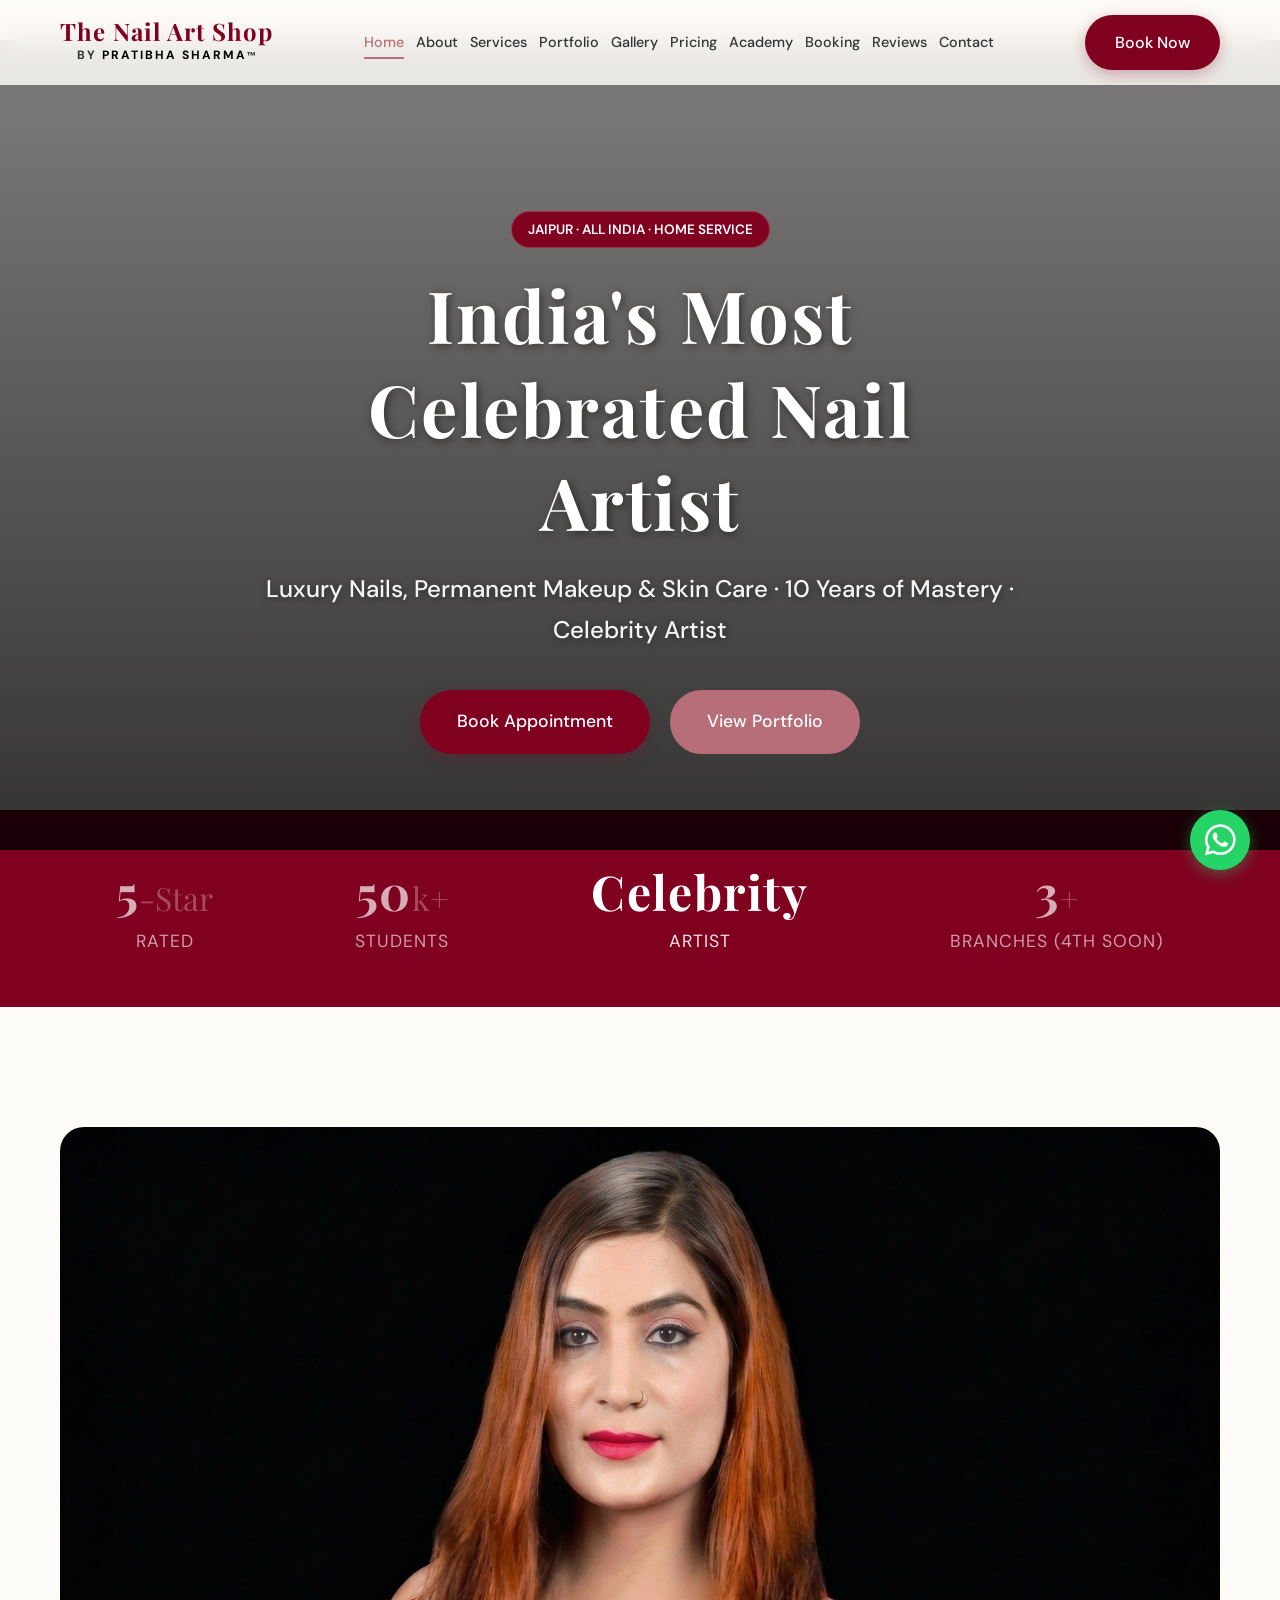
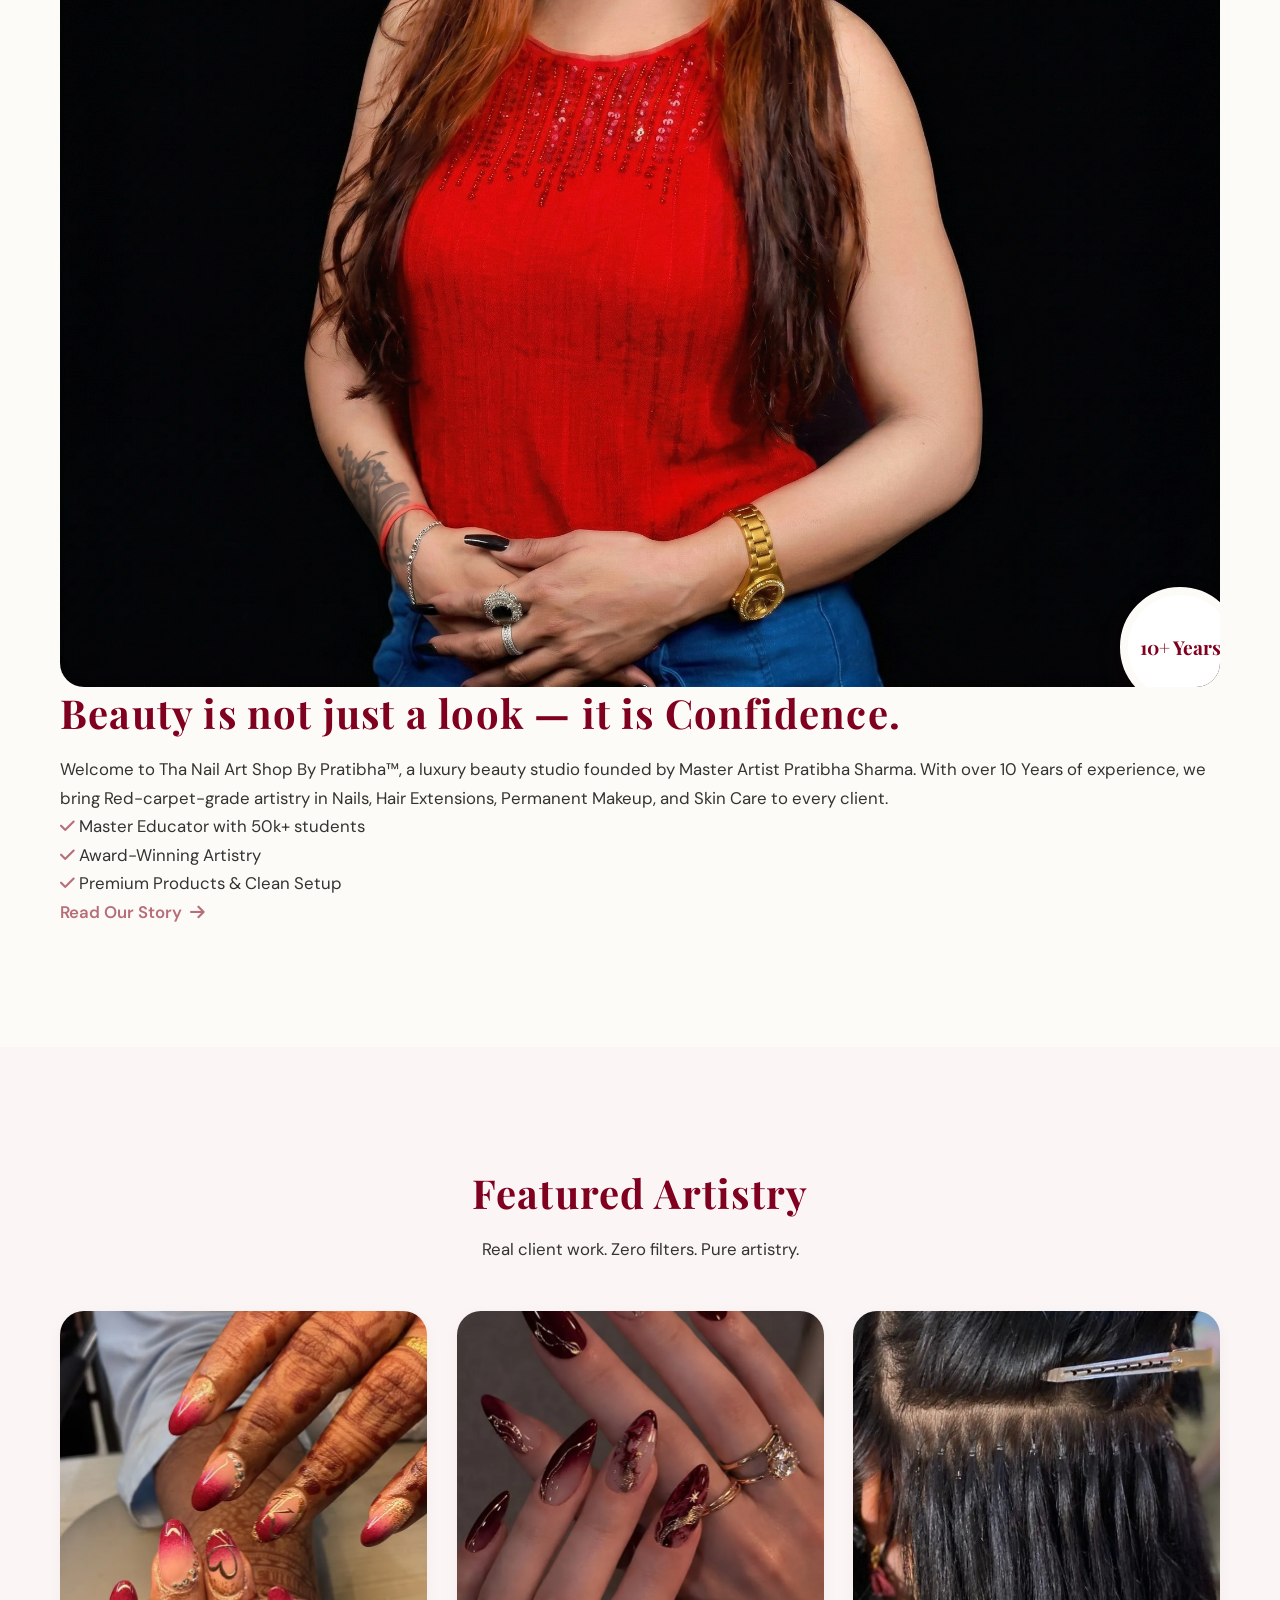
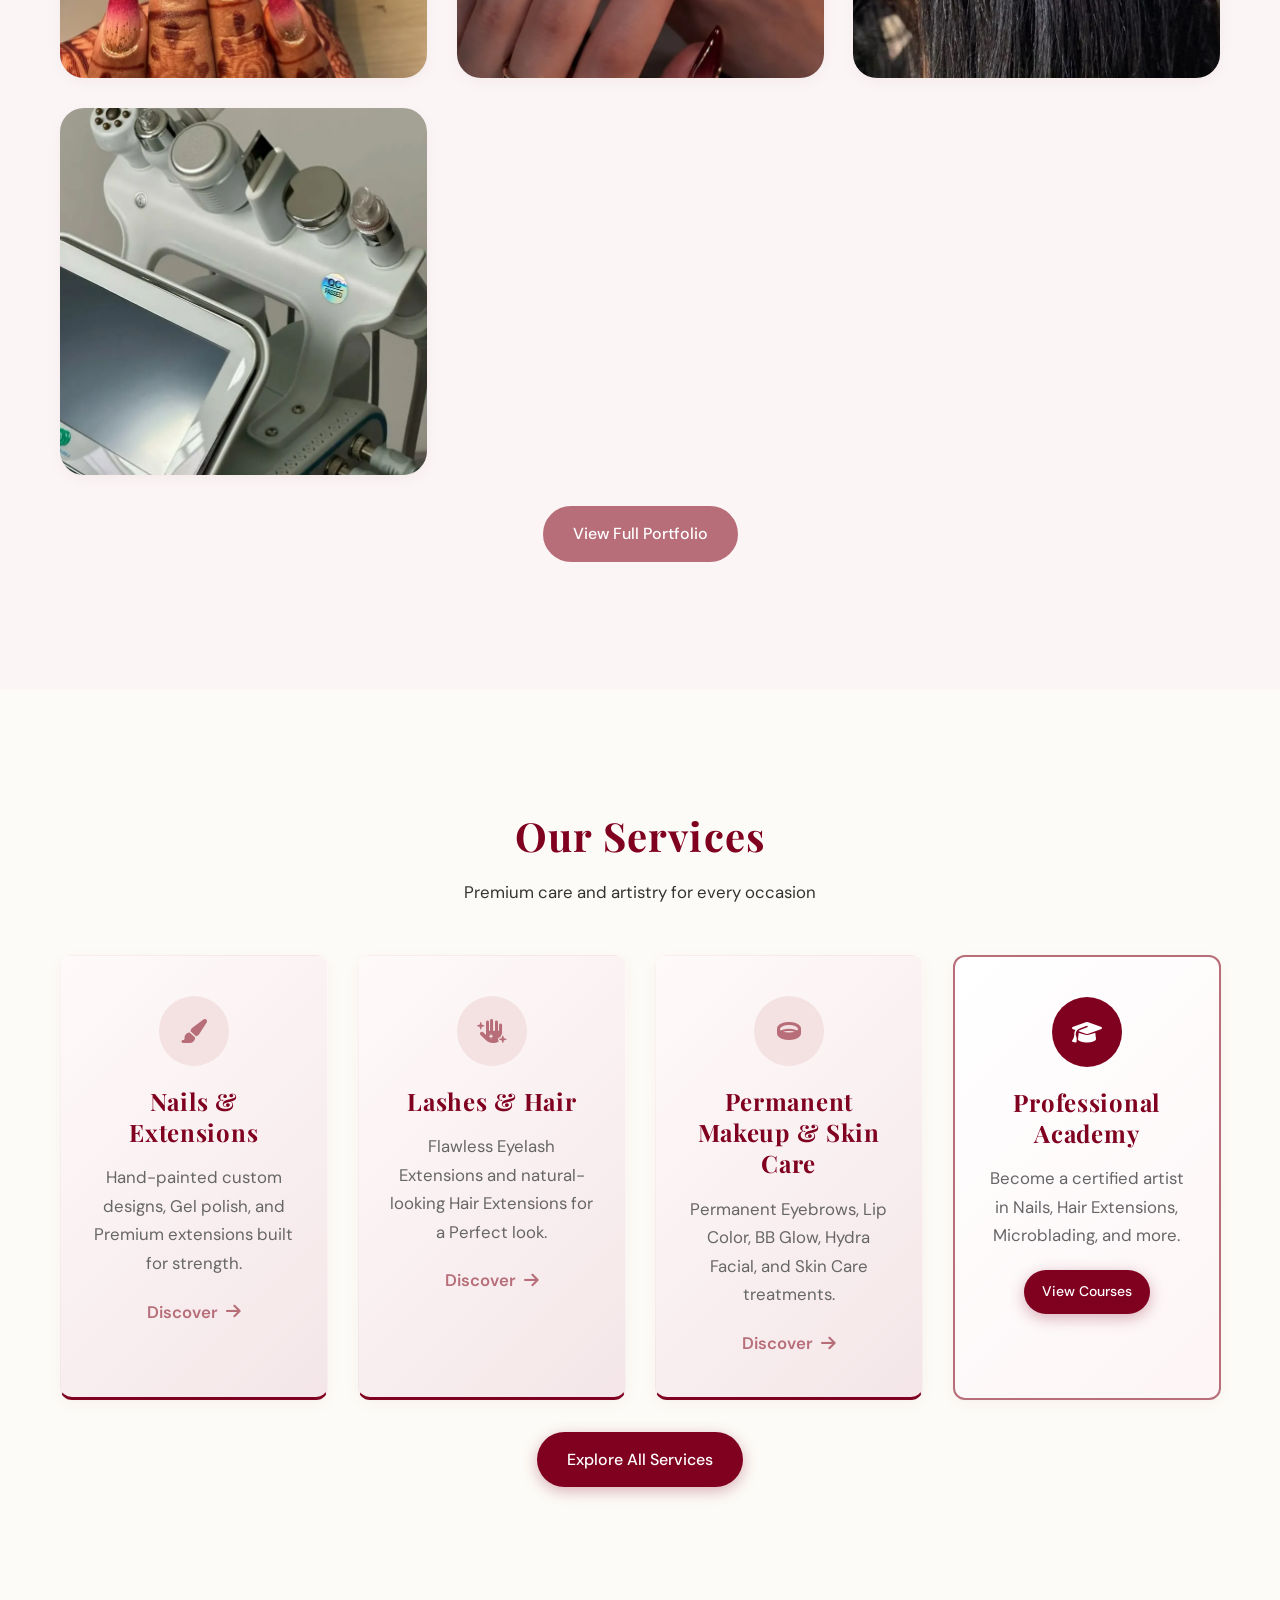
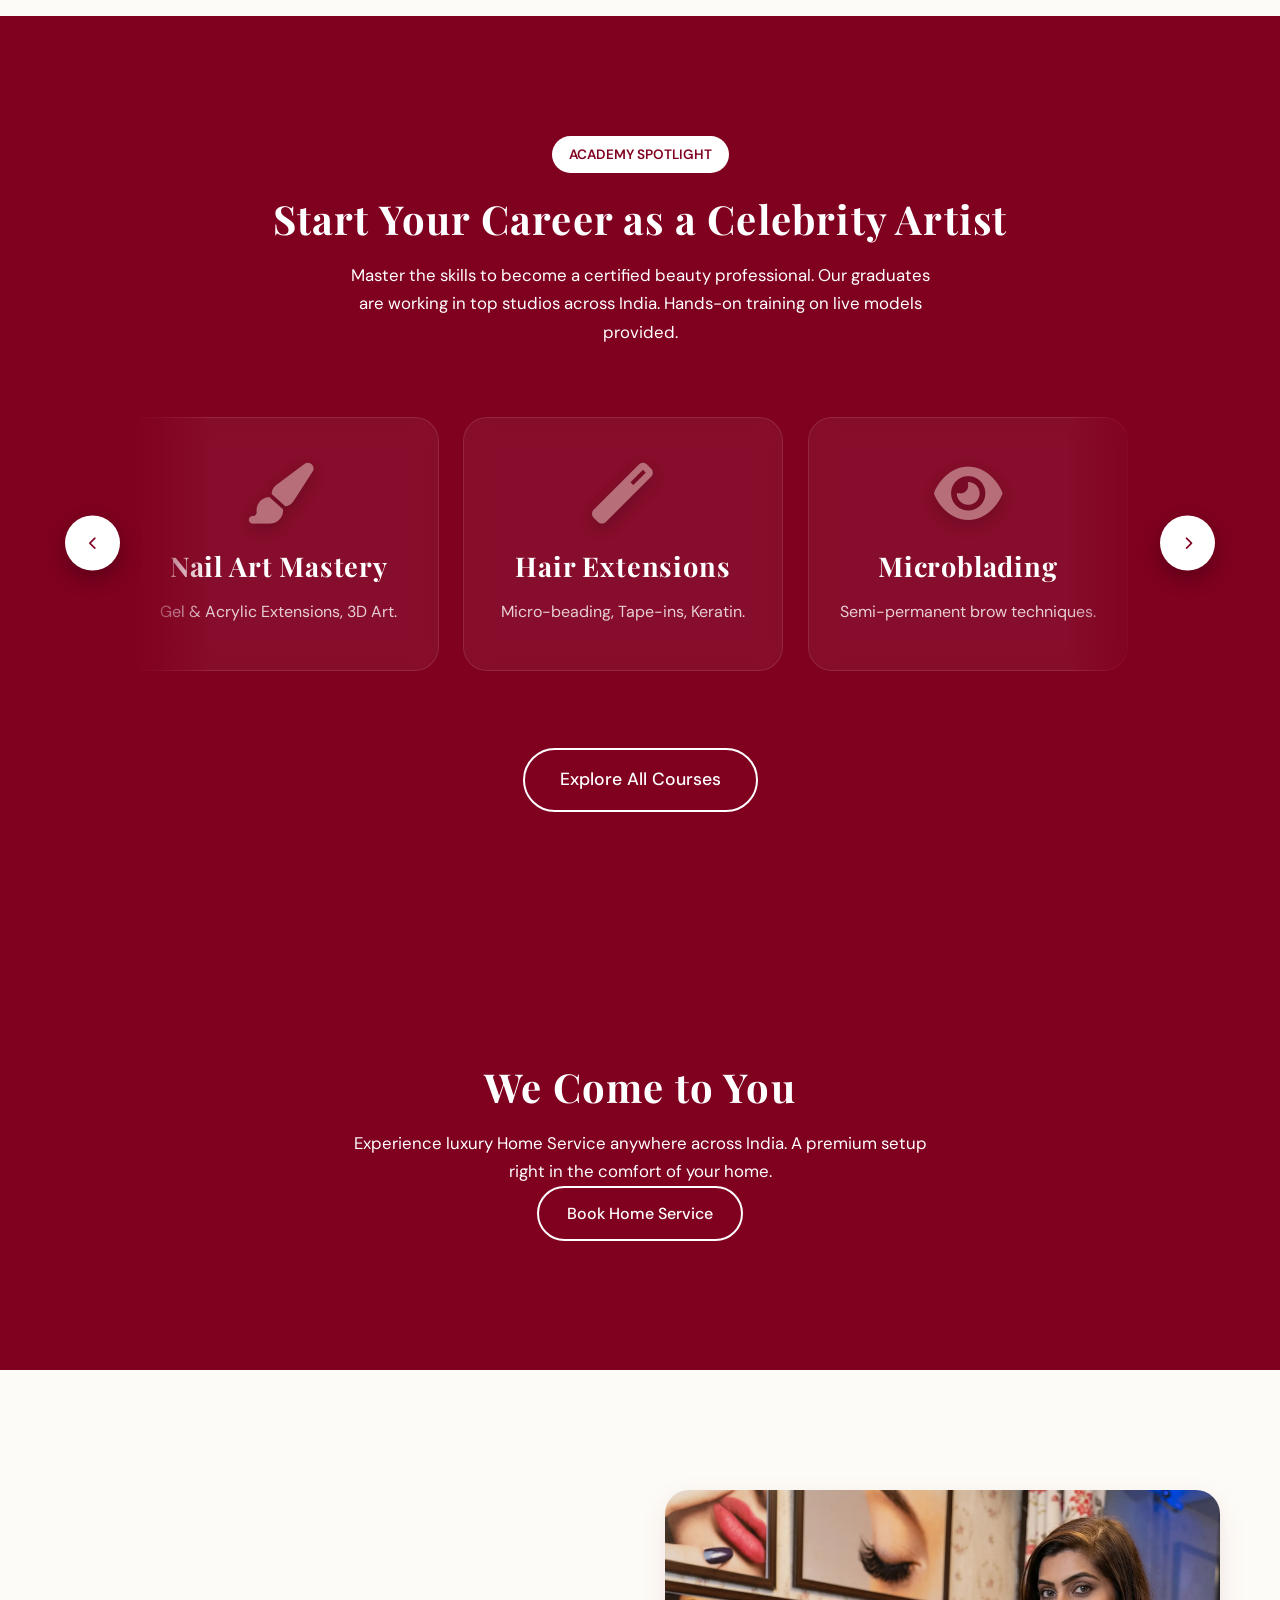
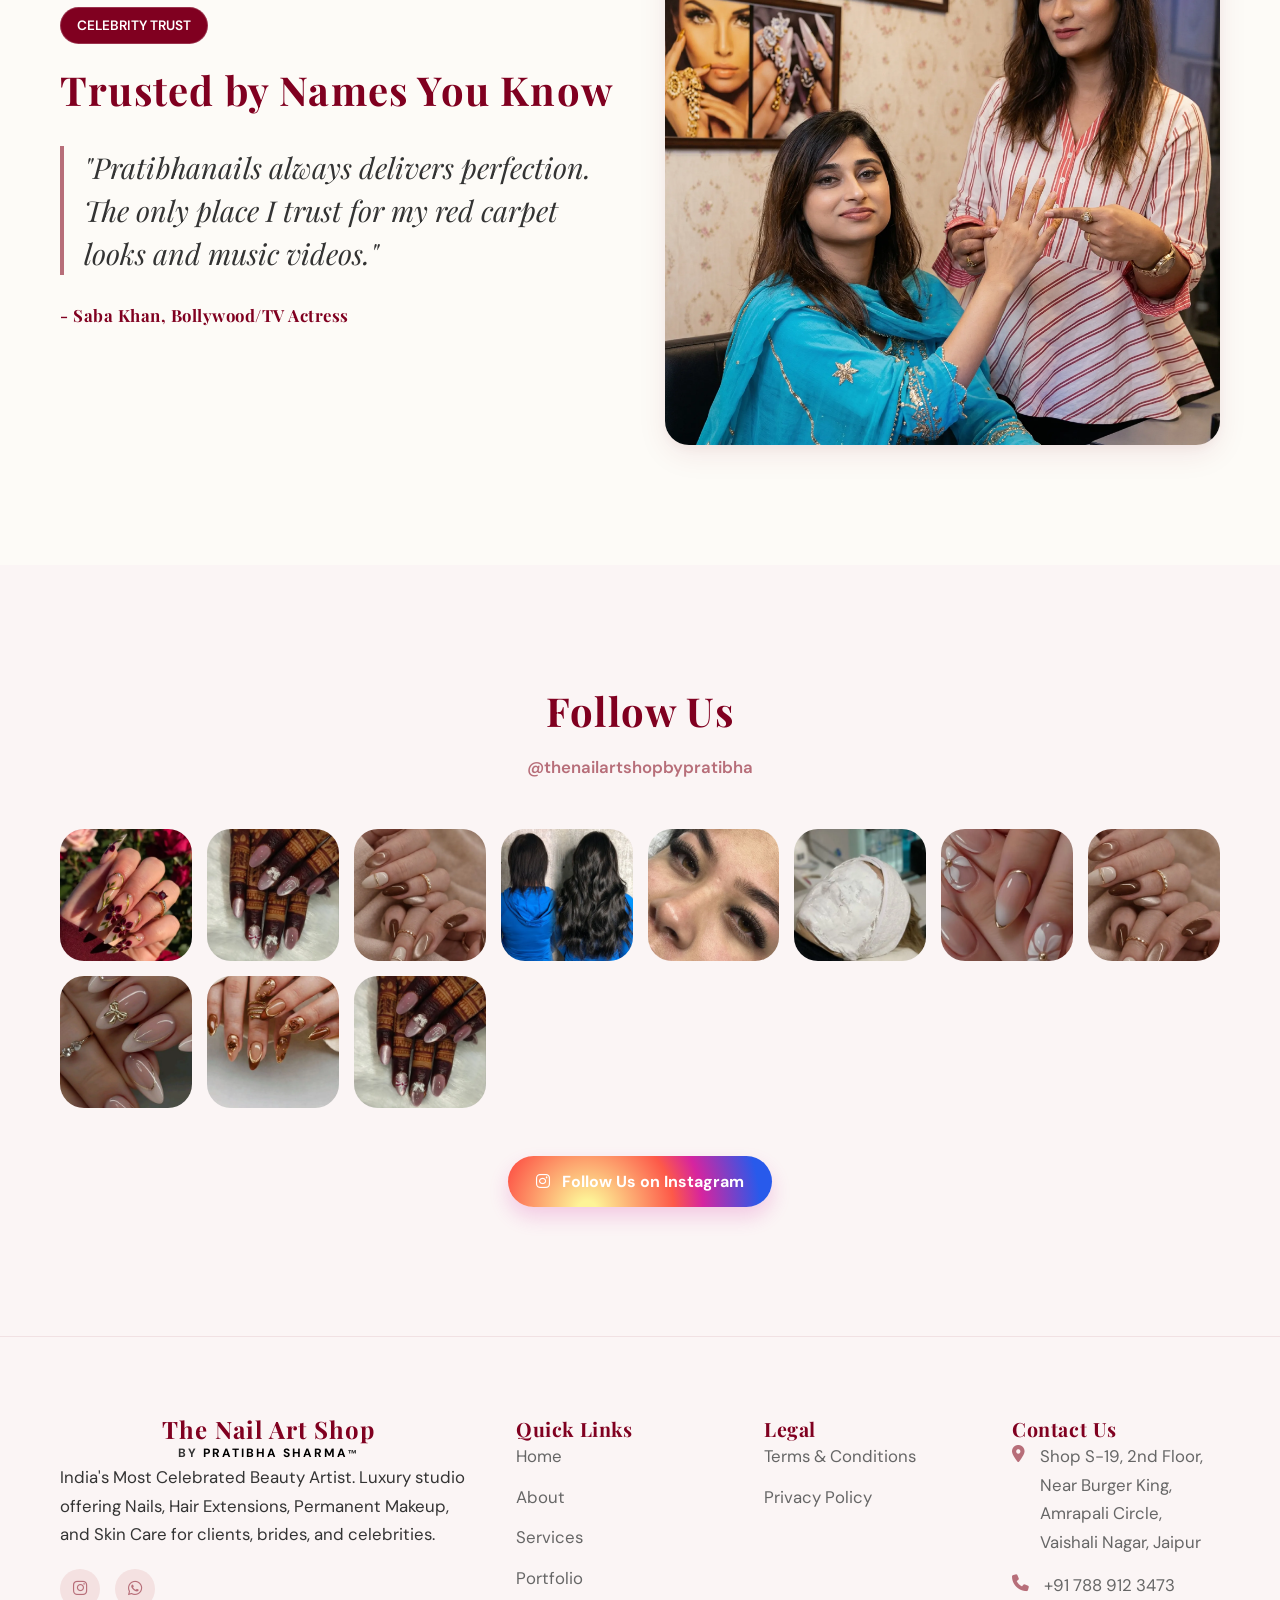
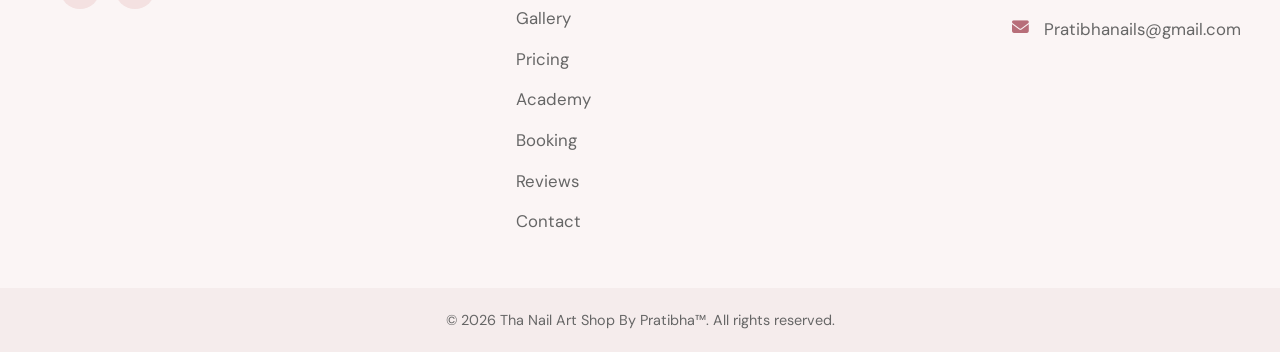
==== commit 39d27751: "Install and Configure Vercel Web Analytics # Vercel Web Analytics Integration Report  ## Summary Suc" ====
--- a/index.html
+++ b/index.html
@@ -31,6 +31,11 @@
     <link rel="preconnect" href="https://res.cloudinary.com">
     <link rel="dns-prefetch" href="https://res.cloudinary.com">
     <link rel="preload" as="image" href="https://res.cloudinary.com/dz3ixer7i/image/upload/v1776184909/upscaled__16.jpeg_202604142207_1_ci8n72.webp">
+    <!-- Vercel Web Analytics -->
+    <script>
+      window.va = window.va || function () { (window.vaq = window.vaq || []).push(arguments); };
+    </script>
+    <script defer src="/_vercel/insights/script.js"></script>
 </head>
 <body>
     
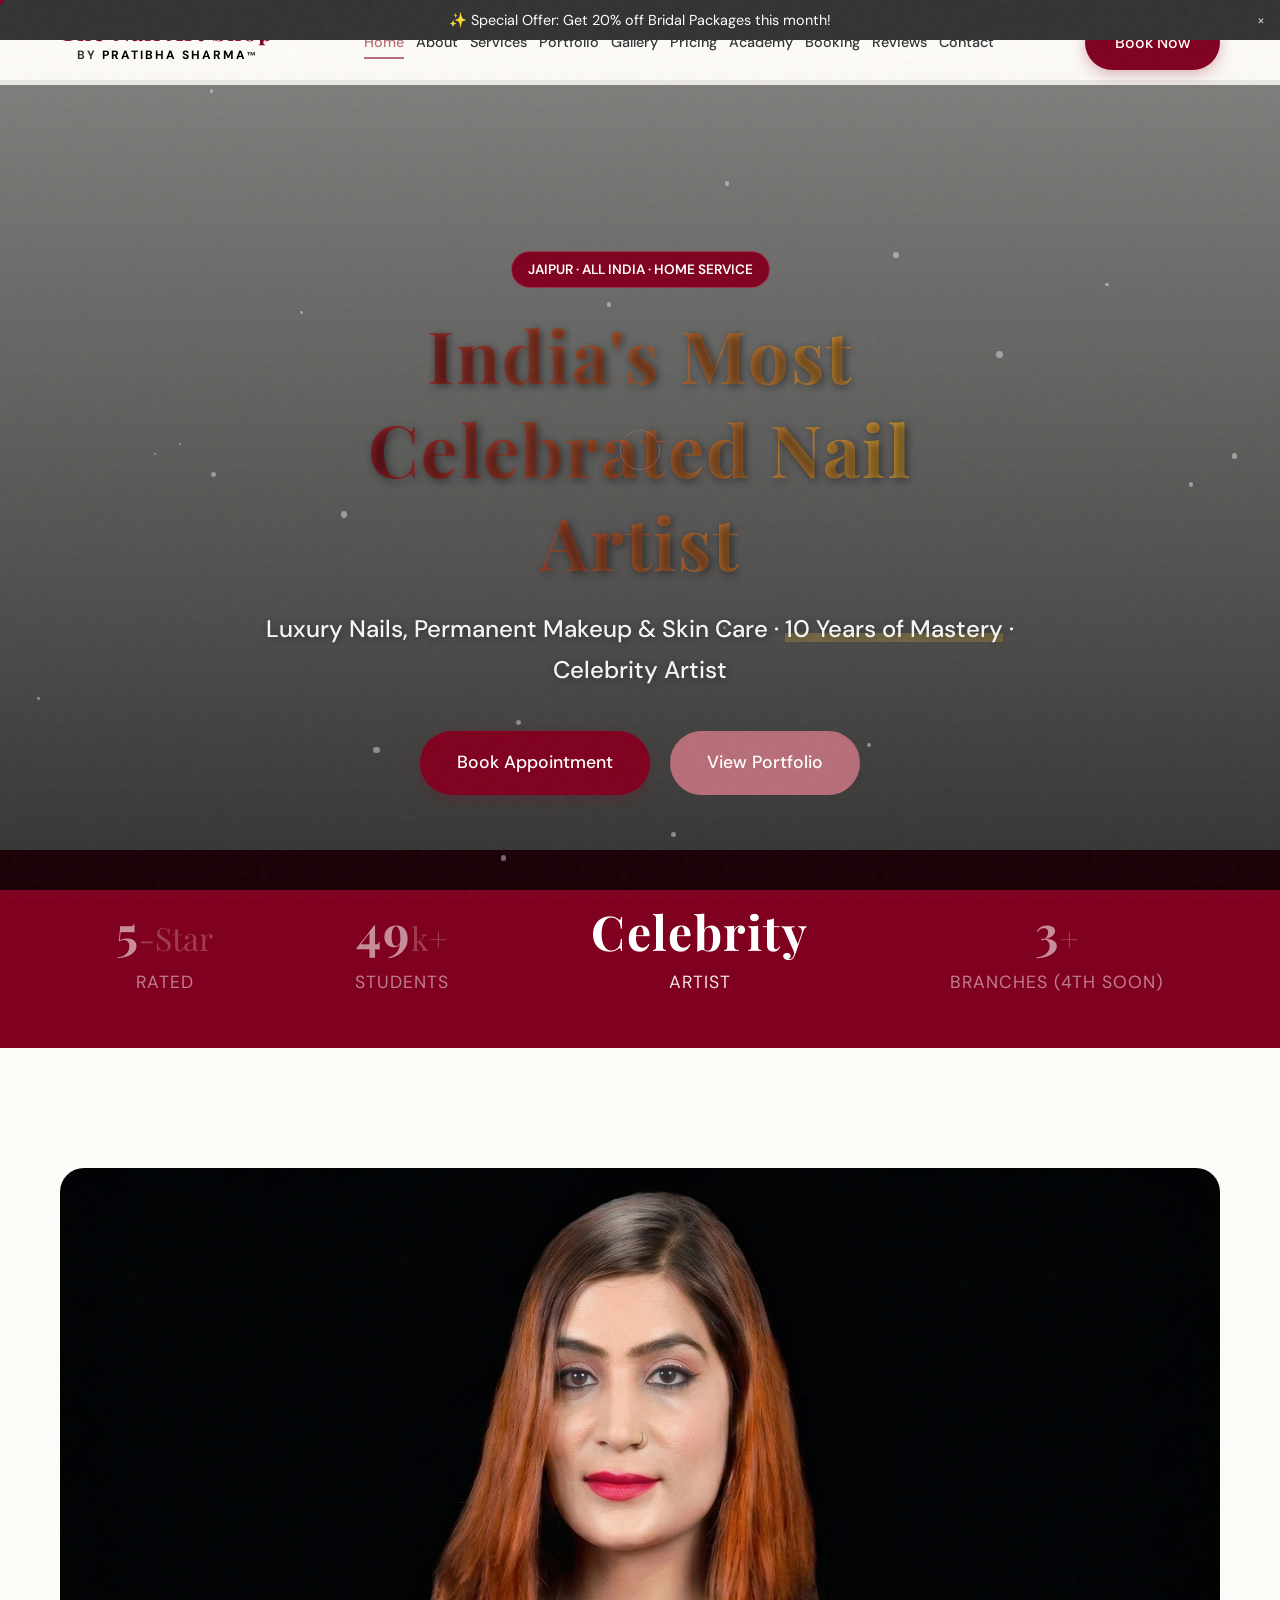
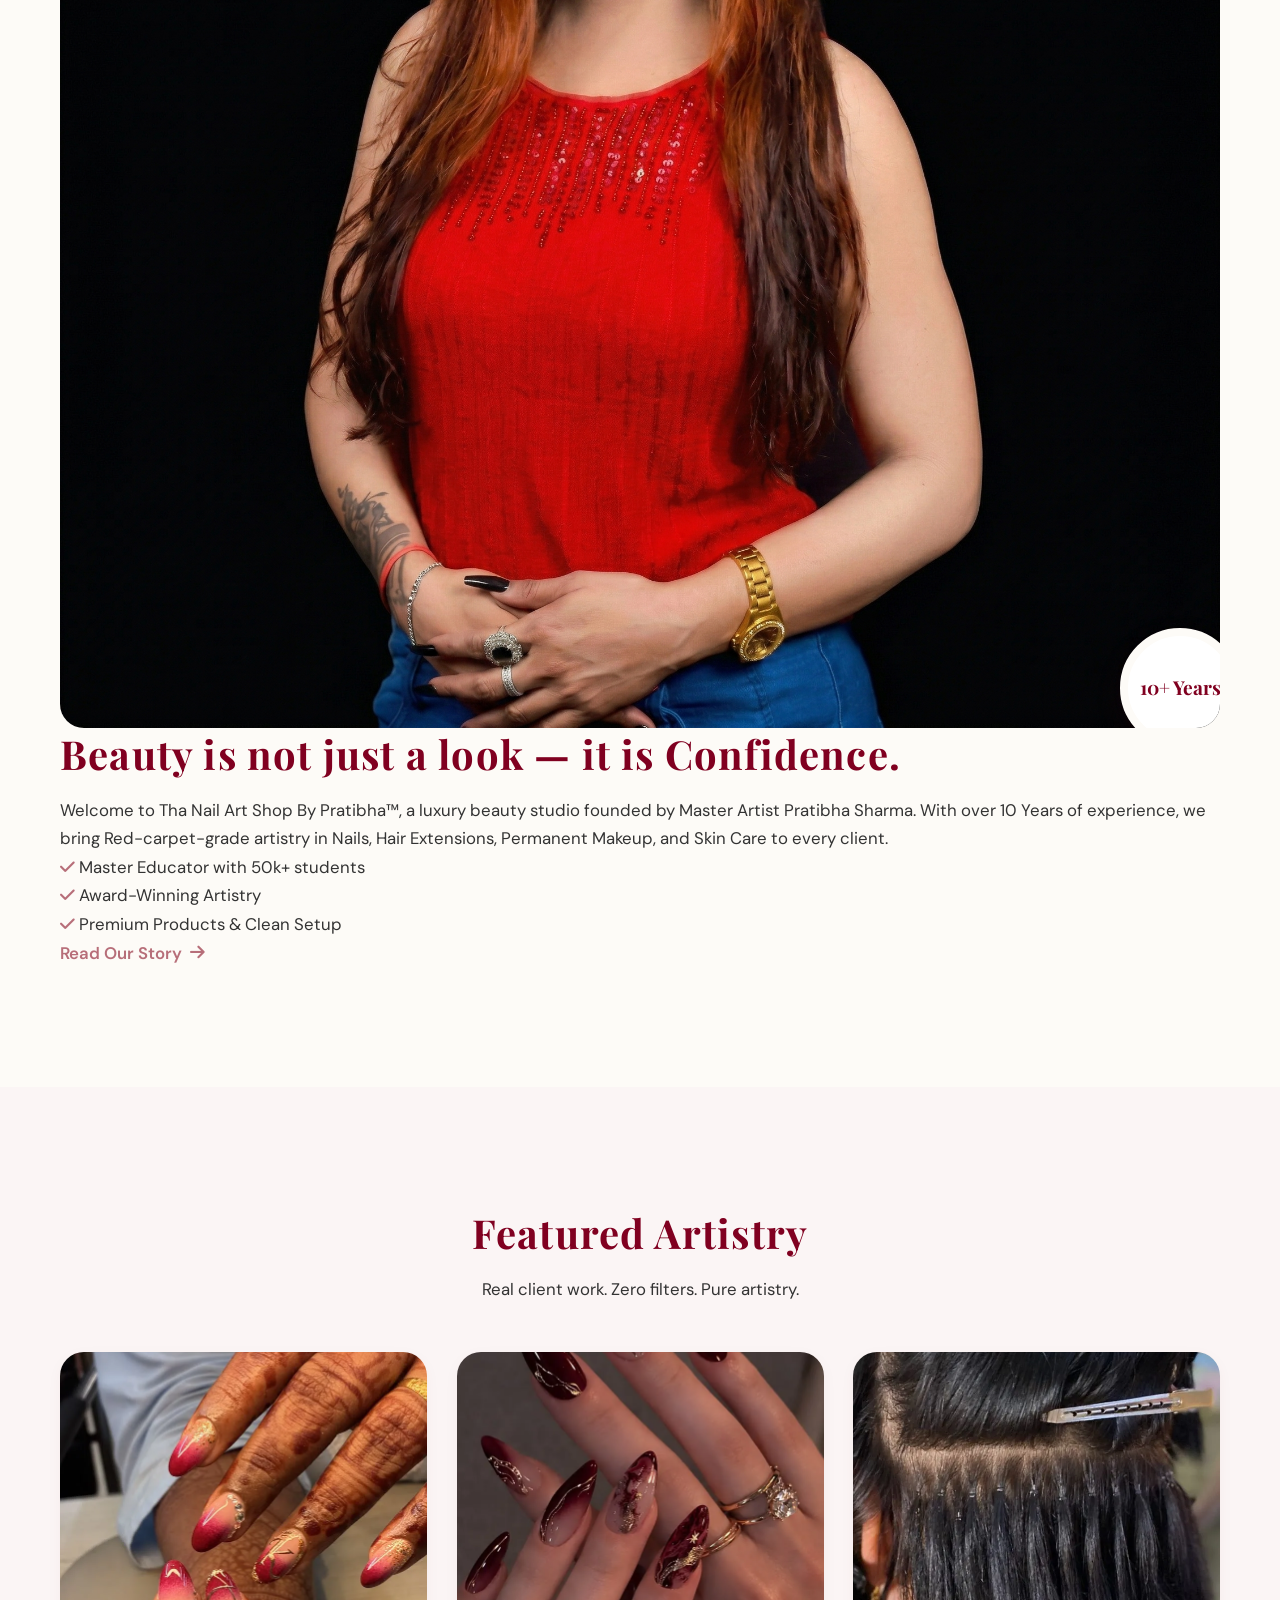
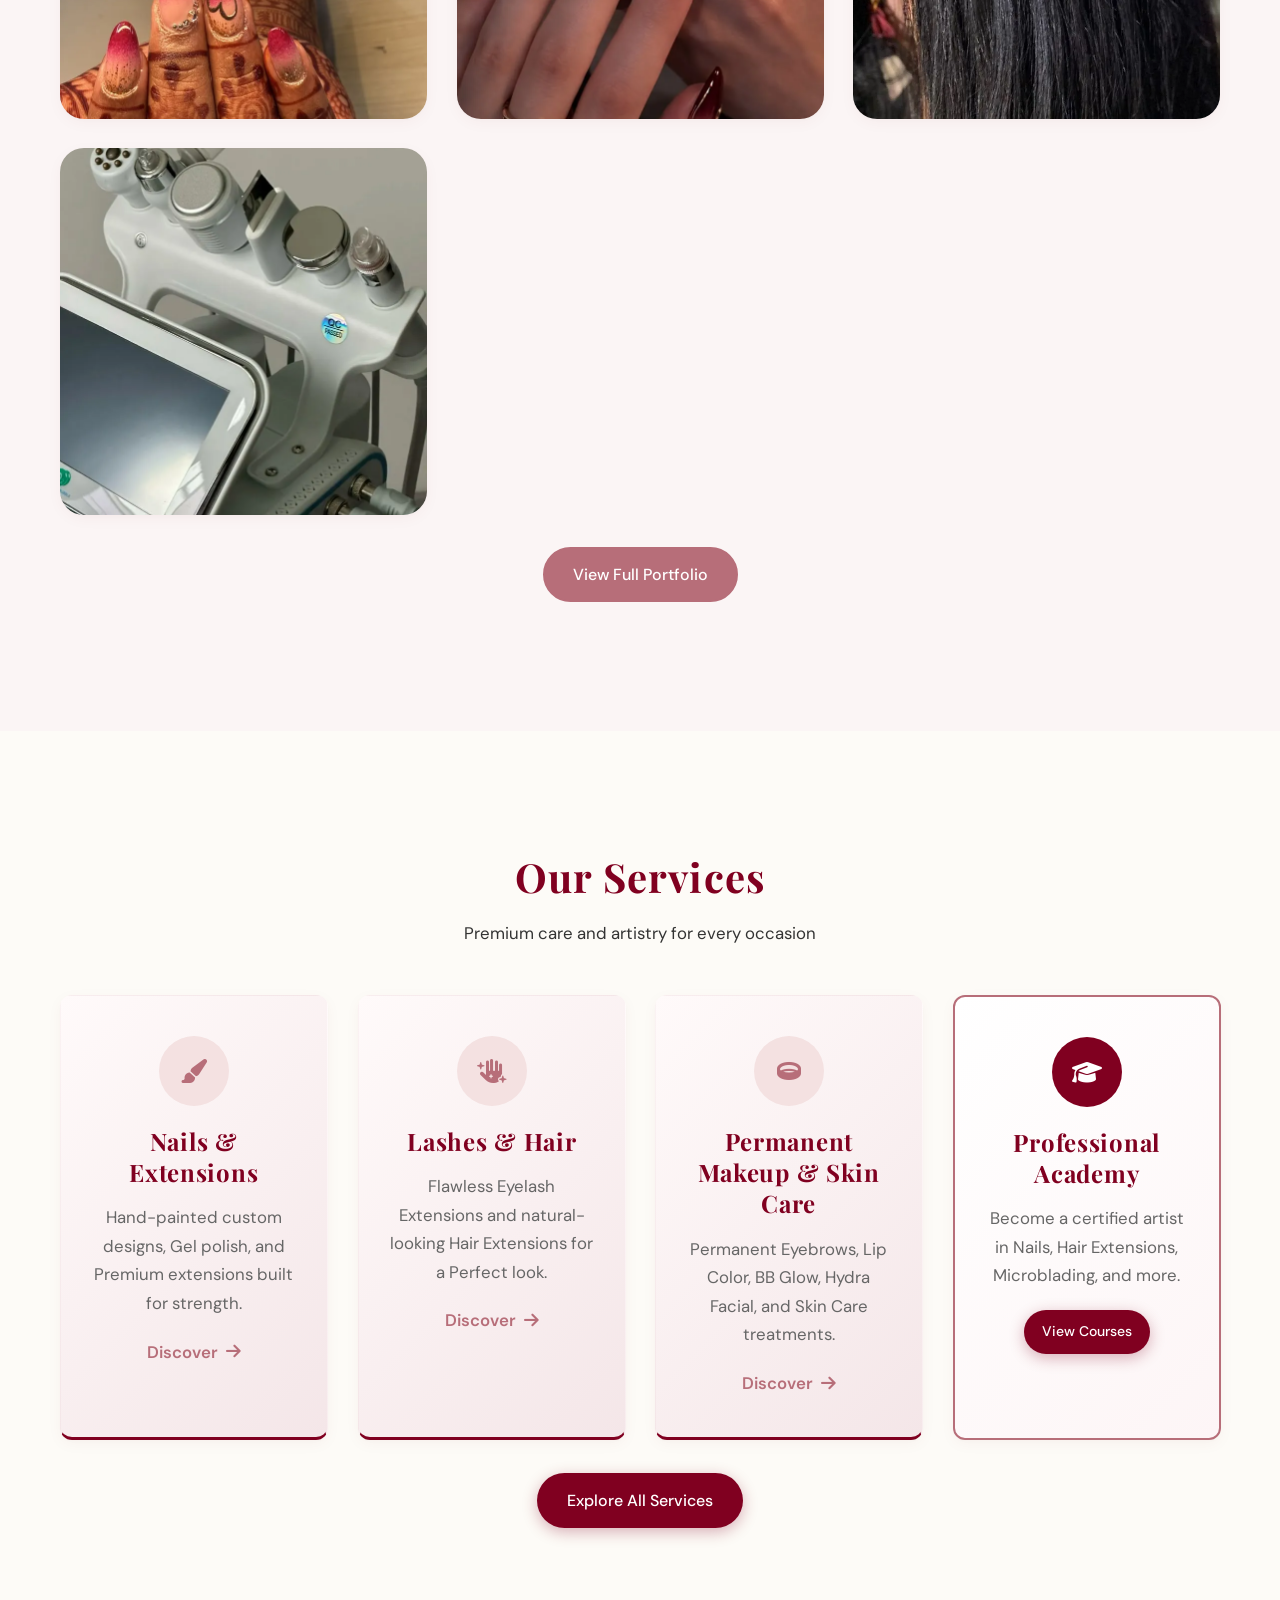
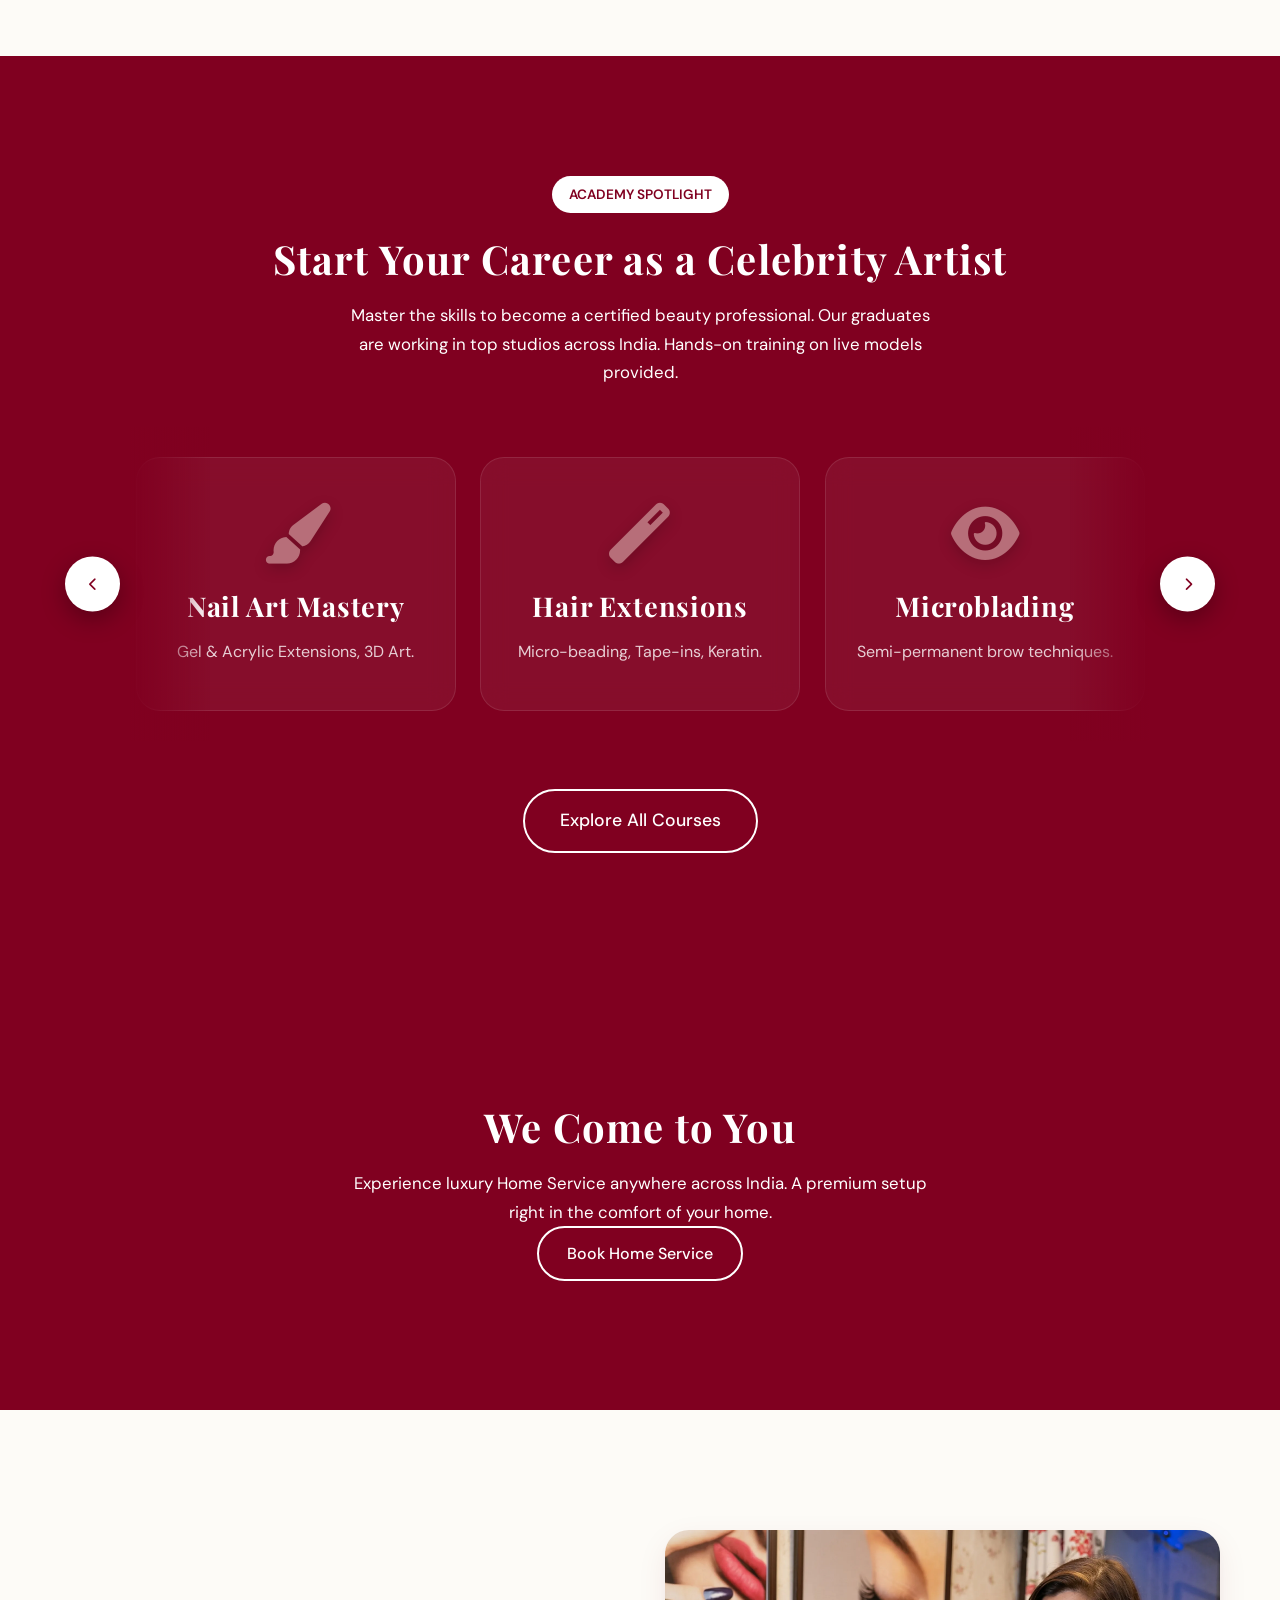
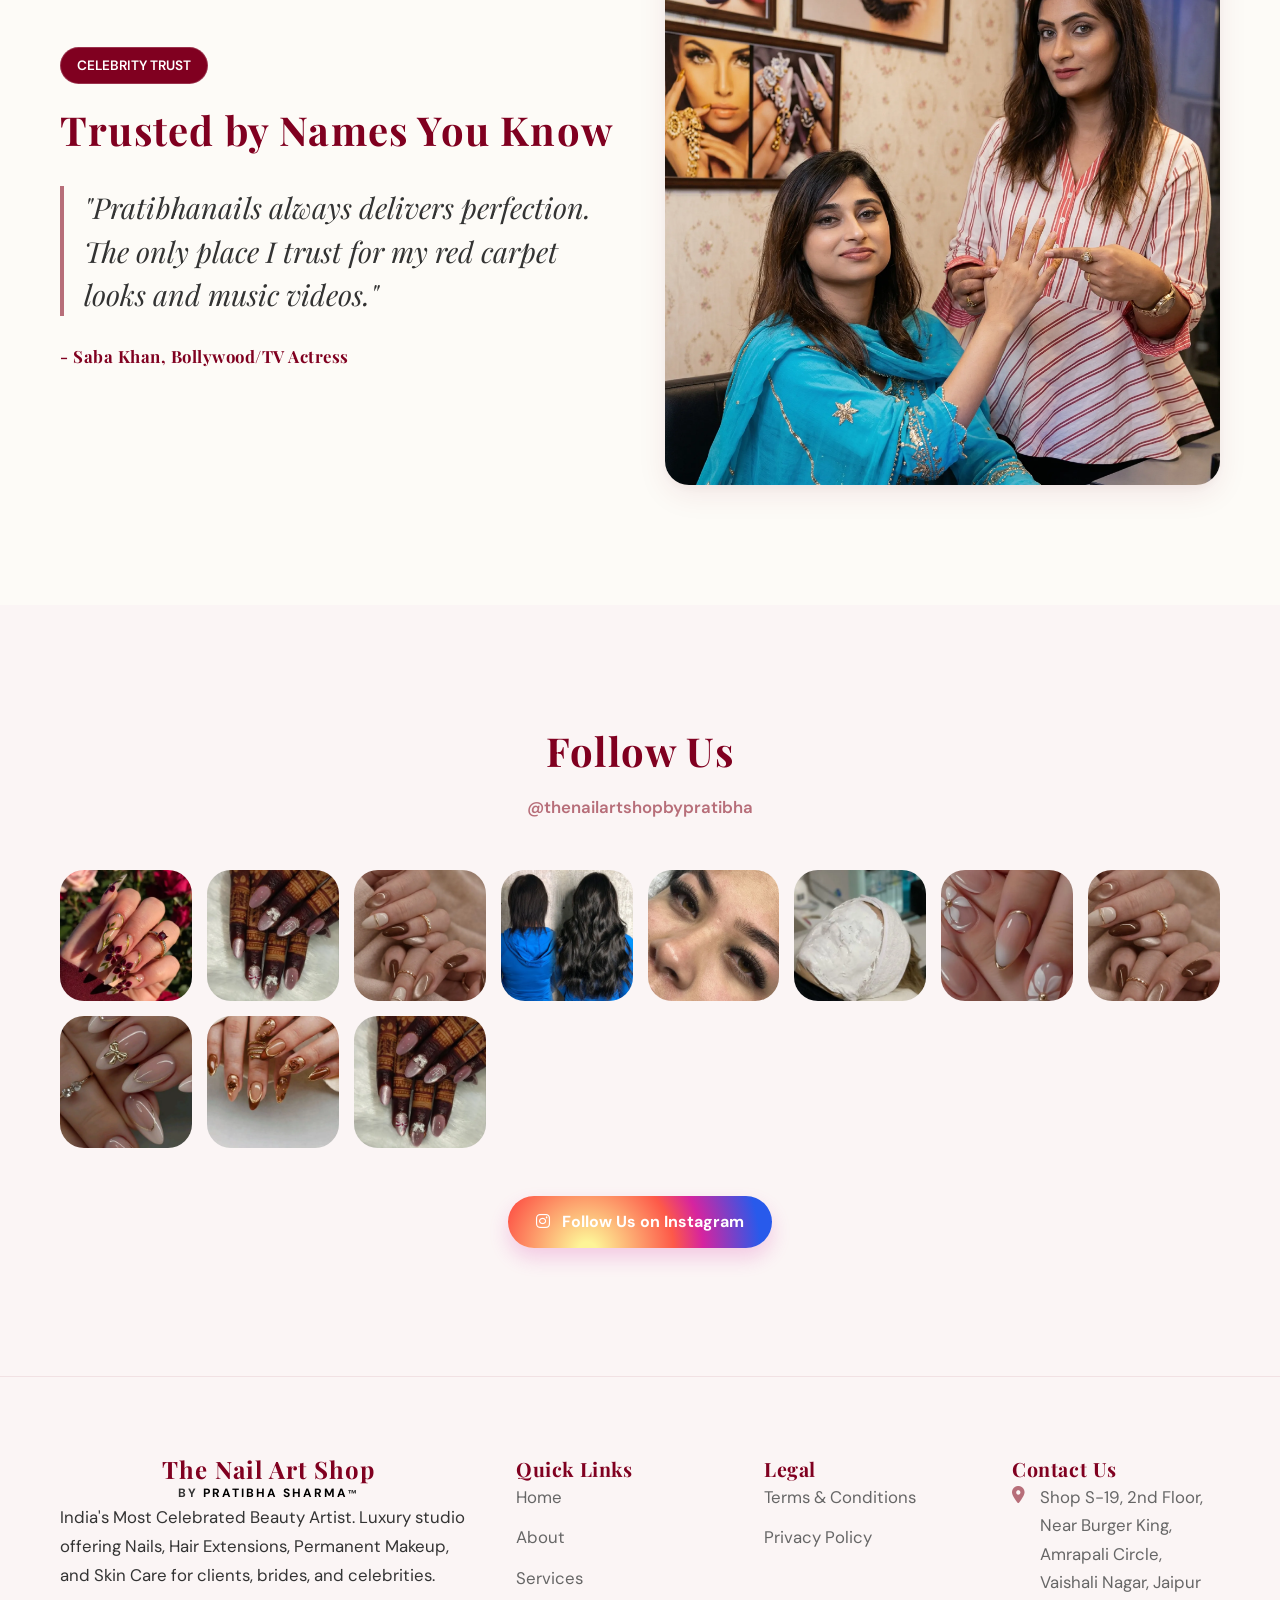
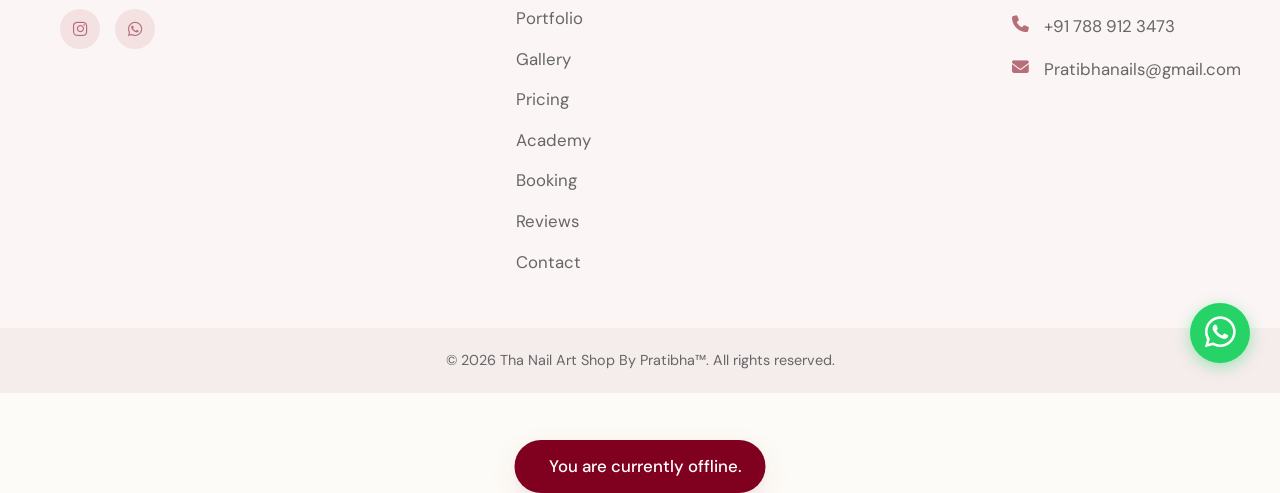
==== commit 3facb80d: "feat: massive frontend update with premium UI/UX features, PWA config, and site-wide SEO JSON-LD" ====
--- a/index.html
+++ b/index.html
@@ -31,11 +31,44 @@
     <link rel="preconnect" href="https://res.cloudinary.com">
     <link rel="dns-prefetch" href="https://res.cloudinary.com">
     <link rel="preload" as="image" href="https://res.cloudinary.com/dz3ixer7i/image/upload/v1776184909/upscaled__16.jpeg_202604142207_1_ci8n72.webp">
-    <!-- Vercel Web Analytics -->
-    <script>
-      window.va = window.va || function () { (window.vaq = window.vaq || []).push(arguments); };
-    </script>
-    <script defer src="/_vercel/insights/script.js"></script>
+
+<!-- SEO JSON-LD -->
+<script type="application/ld+json">
+{
+  "@context": "https://schema.org",
+  "@type": "BeautySalon",
+  "name": "The Nail Art Shop By Pratibha Sharma",
+  "image": "https://pratibhanails.com/images/logo.svg",
+  "@id": "",
+  "url": "https://pratibhanails.com",
+  "telephone": "+917889123473",
+  "address": {
+    "@type": "PostalAddress",
+    "addressLocality": "Jaipur",
+    "addressRegion": "RJ",
+    "addressCountry": "IN"
+  },
+  "geo": {
+    "@type": "GeoCoordinates",
+    "latitude": 26.9124,
+    "longitude": 75.7873
+  },
+  "openingHoursSpecification": {
+    "@type": "OpeningHoursSpecification",
+    "dayOfWeek": [
+      "Monday",
+      "Tuesday",
+      "Wednesday",
+      "Thursday",
+      "Friday",
+      "Saturday",
+      "Sunday"
+    ],
+    "opens": "10:00",
+    "closes": "20:00"
+  }
+}
+</script>
 </head>
 <body>
     
@@ -72,8 +105,8 @@
                 <div class="hero-overlay"></div>
                 <div class="container hero-content text-center">
                     <span class="badge fade-in">Jaipur · All India · Home Service</span>
-                    <h1 class="hero-title fade-in delay-1">India's Most Celebrated Nail Artist</h1>
-                    <p class="hero-subtitle fade-in delay-2">Luxury Nails, Permanent Makeup & Skin Care · 10 Years of Mastery · Celebrity Artist</p>
+                    <h1 class="hero-title fade-in delay-1 text-gradient">India's Most Celebrated Nail Artist</h1>
+                    <p class="hero-subtitle fade-in delay-2">Luxury Nails, Permanent Makeup & Skin Care · <span class="highlight">10 Years of Mastery</span> · Celebrity Artist</p>
                     <div class="hero-actions fade-in delay-3">
                         <a href="https://wa.me/917889123473?text=Hi%2C%20I%20would%20like%20to%20book%20an%20appointment" class="btn btn-primary btn-large">Book Appointment</a>
                         <a href="portfolio.html" class="btn btn-outline btn-large">View Portfolio</a>
--- a/css/style.css
+++ b/css/style.css
@@ -692,3 +692,79 @@
     .lightbox-prev { left: 10px; width: 40px; height: 40px; }
     .lightbox-next { right: 10px; width: 40px; height: 40px; }
 }
+
+/* Custom Cursor */
+@media (pointer: fine) {
+    body { cursor: none; }
+    .cursor-dot, .cursor-outline { position: fixed; top: 0; left: 0; transform: translate(-50%, -50%); border-radius: 50%; z-index: 9999; pointer-events: none; }
+    .cursor-dot { width: 8px; height: 8px; background-color: var(--burgundy); transition: transform 0.1s; }
+    .cursor-outline { width: 40px; height: 40px; border: 1px solid rgba(183, 110, 121, 0.5); transition: transform 0.15s ease-out, width 0.2s, height 0.2s, background-color 0.2s, border-color 0.2s; }
+    .cursor-hover .cursor-outline { width: 60px; height: 60px; background-color: rgba(183, 110, 121, 0.1); border-color: transparent; }
+    .cursor-hover .cursor-dot { transform: translate(-50%, -50%) scale(0.5); }
+    /* Fix cursor for iframe/videos */
+    iframe, video { cursor: auto; }
+}
+
+/* Back to Top */
+.back-to-top { position: fixed; bottom: 100px; right: 35px; width: 50px; height: 50px; background-color: var(--primary); color: white; border-radius: 50%; display: flex; align-items: center; justify-content: center; font-size: 20px; cursor: pointer; z-index: 998; opacity: 0; pointer-events: none; transform: translateY(20px); transition: var(--transition); border: none; box-shadow: var(--shadow-md); }
+.back-to-top.show { opacity: 1; pointer-events: auto; transform: translateY(0); }
+.back-to-top:hover { background-color: var(--burgundy); transform: translateY(-5px); }
+@media (max-width: 480px) { .back-to-top { bottom: 80px; right: 20px; width: 40px; height: 40px; font-size: 16px; } }
+
+/* MASSIVE UPDATE STYLES */
+
+/* 17. Noise Texture */
+body::after {
+    content: ''; position: fixed; top: 0; left: 0; width: 100vw; height: 100vh;
+    pointer-events: none; z-index: 99999; opacity: 0.03;
+    background: url('data:image/svg+xml;utf8,%3Csvg viewBox="0 0 200 200" xmlns="http://www.w3.org/2000/svg"%3E%3Cfilter id="noiseFilter"%3E%3CfeTurbulence type="fractalNoise" baseFrequency="0.65" numOctaves="3" stitchTiles="stitch"/%3E%3C/filter%3E%3Crect width="100%25" height="100%25" filter="url(%23noiseFilter)"/%3E%3C/svg%3E');
+}
+
+/* 2. Micro-interactions */
+.service-icon { transition: transform 0.4s cubic-bezier(0.175, 0.885, 0.32, 1.275), background-color 0.3s, color 0.3s; }
+.service-card:hover .service-icon { transform: scale(1.15) translateY(-5px); }
+
+/* 10. Dynamic Text Gradients */
+.text-gradient {
+    background: linear-gradient(270deg, var(--burgundy), var(--primary), #d4af37, var(--burgundy));
+    background-size: 300% 300%;
+    -webkit-background-clip: text;
+    -webkit-text-fill-color: transparent;
+    animation: gradient-shift 8s ease infinite;
+}
+@keyframes gradient-shift { 0%{background-position:0% 50%} 50%{background-position:100% 50%} 100%{background-position:0% 50%} }
+
+/* 20. Text Highlighting */
+.highlight {
+    background: linear-gradient(120deg, rgba(212, 175, 55, 0.3) 0%, rgba(212, 175, 55, 0.3) 100%);
+    background-repeat: no-repeat; background-size: 0% 30%; background-position: 0 90%;
+    transition: background-size 0.8s ease;
+}
+.highlight.appear { background-size: 100% 30%; }
+
+/* 31. Reading Progress Bar */
+#progress-bar { position: fixed; top: 0; left: 0; height: 3px; background: var(--primary); z-index: 10000; width: 0%; transition: width 0.1s; }
+
+/* 33. Offline Toast */
+#offline-toast { position: fixed; bottom: -100px; left: 50%; transform: translateX(-50%); background: #800020; color: white; padding: 12px 24px; border-radius: 50px; z-index: 10000; transition: bottom 0.4s ease; box-shadow: var(--shadow-md); font-weight: 500; display: flex; align-items: center; gap: 10px; }
+#offline-toast.show { bottom: 30px; }
+
+/* 94. Promo Bar */
+#promo-bar { background: var(--text-main); color: var(--white); text-align: center; padding: 8px 20px; font-size: 0.9rem; position: relative; z-index: 1001; display: none; }
+#promo-bar.active { display: block; }
+#promo-bar .close-promo { position: absolute; right: 15px; top: 50%; transform: translateY(-50%); cursor: pointer; color: #ccc; }
+
+/* 7. Skeleton Loaders */
+.skeleton { background: #eee; background: linear-gradient(110deg, #ececec 8%, #f5f5f5 18%, #ececec 33%); background-size: 200% 100%; animation: 1.5s shine linear infinite; border-radius: 8px; }
+@keyframes shine { to { background-position-x: -200%; } }
+
+/* 16. Expandable Text */
+.expandable-text { max-height: 100px; overflow: hidden; position: relative; transition: max-height 0.5s ease; }
+.expandable-text::after { content: ''; position: absolute; bottom: 0; left: 0; width: 100%; height: 40px; background: linear-gradient(transparent, var(--bg-light)); pointer-events: none; transition: opacity 0.3s; }
+.expandable-text.expanded { max-height: 2000px; }
+.expandable-text.expanded::after { opacity: 0; }
+.read-more-btn { color: var(--primary); font-weight: bold; cursor: pointer; display: inline-block; margin-top: 10px; background: none; border: none; font-size: 0.95rem; }
+
+/* Page Transitions */
+body { animation: page-fade-in 0.6s ease-out forwards; }
+@keyframes page-fade-in { from { opacity: 0; transform: translateY(10px); } to { opacity: 1; transform: translateY(0); } }
--- a/css/style.css
+++ b/css/style.css
@@ -692,3 +692,79 @@
     .lightbox-prev { left: 10px; width: 40px; height: 40px; }
     .lightbox-next { right: 10px; width: 40px; height: 40px; }
 }
+
+/* Custom Cursor */
+@media (pointer: fine) {
+    body { cursor: none; }
+    .cursor-dot, .cursor-outline { position: fixed; top: 0; left: 0; transform: translate(-50%, -50%); border-radius: 50%; z-index: 9999; pointer-events: none; }
+    .cursor-dot { width: 8px; height: 8px; background-color: var(--burgundy); transition: transform 0.1s; }
+    .cursor-outline { width: 40px; height: 40px; border: 1px solid rgba(183, 110, 121, 0.5); transition: transform 0.15s ease-out, width 0.2s, height 0.2s, background-color 0.2s, border-color 0.2s; }
+    .cursor-hover .cursor-outline { width: 60px; height: 60px; background-color: rgba(183, 110, 121, 0.1); border-color: transparent; }
+    .cursor-hover .cursor-dot { transform: translate(-50%, -50%) scale(0.5); }
+    /* Fix cursor for iframe/videos */
+    iframe, video { cursor: auto; }
+}
+
+/* Back to Top */
+.back-to-top { position: fixed; bottom: 100px; right: 35px; width: 50px; height: 50px; background-color: var(--primary); color: white; border-radius: 50%; display: flex; align-items: center; justify-content: center; font-size: 20px; cursor: pointer; z-index: 998; opacity: 0; pointer-events: none; transform: translateY(20px); transition: var(--transition); border: none; box-shadow: var(--shadow-md); }
+.back-to-top.show { opacity: 1; pointer-events: auto; transform: translateY(0); }
+.back-to-top:hover { background-color: var(--burgundy); transform: translateY(-5px); }
+@media (max-width: 480px) { .back-to-top { bottom: 80px; right: 20px; width: 40px; height: 40px; font-size: 16px; } }
+
+/* MASSIVE UPDATE STYLES */
+
+/* 17. Noise Texture */
+body::after {
+    content: ''; position: fixed; top: 0; left: 0; width: 100vw; height: 100vh;
+    pointer-events: none; z-index: 99999; opacity: 0.03;
+    background: url('data:image/svg+xml;utf8,%3Csvg viewBox="0 0 200 200" xmlns="http://www.w3.org/2000/svg"%3E%3Cfilter id="noiseFilter"%3E%3CfeTurbulence type="fractalNoise" baseFrequency="0.65" numOctaves="3" stitchTiles="stitch"/%3E%3C/filter%3E%3Crect width="100%25" height="100%25" filter="url(%23noiseFilter)"/%3E%3C/svg%3E');
+}
+
+/* 2. Micro-interactions */
+.service-icon { transition: transform 0.4s cubic-bezier(0.175, 0.885, 0.32, 1.275), background-color 0.3s, color 0.3s; }
+.service-card:hover .service-icon { transform: scale(1.15) translateY(-5px); }
+
+/* 10. Dynamic Text Gradients */
+.text-gradient {
+    background: linear-gradient(270deg, var(--burgundy), var(--primary), #d4af37, var(--burgundy));
+    background-size: 300% 300%;
+    -webkit-background-clip: text;
+    -webkit-text-fill-color: transparent;
+    animation: gradient-shift 8s ease infinite;
+}
+@keyframes gradient-shift { 0%{background-position:0% 50%} 50%{background-position:100% 50%} 100%{background-position:0% 50%} }
+
+/* 20. Text Highlighting */
+.highlight {
+    background: linear-gradient(120deg, rgba(212, 175, 55, 0.3) 0%, rgba(212, 175, 55, 0.3) 100%);
+    background-repeat: no-repeat; background-size: 0% 30%; background-position: 0 90%;
+    transition: background-size 0.8s ease;
+}
+.highlight.appear { background-size: 100% 30%; }
+
+/* 31. Reading Progress Bar */
+#progress-bar { position: fixed; top: 0; left: 0; height: 3px; background: var(--primary); z-index: 10000; width: 0%; transition: width 0.1s; }
+
+/* 33. Offline Toast */
+#offline-toast { position: fixed; bottom: -100px; left: 50%; transform: translateX(-50%); background: #800020; color: white; padding: 12px 24px; border-radius: 50px; z-index: 10000; transition: bottom 0.4s ease; box-shadow: var(--shadow-md); font-weight: 500; display: flex; align-items: center; gap: 10px; }
+#offline-toast.show { bottom: 30px; }
+
+/* 94. Promo Bar */
+#promo-bar { background: var(--text-main); color: var(--white); text-align: center; padding: 8px 20px; font-size: 0.9rem; position: relative; z-index: 1001; display: none; }
+#promo-bar.active { display: block; }
+#promo-bar .close-promo { position: absolute; right: 15px; top: 50%; transform: translateY(-50%); cursor: pointer; color: #ccc; }
+
+/* 7. Skeleton Loaders */
+.skeleton { background: #eee; background: linear-gradient(110deg, #ececec 8%, #f5f5f5 18%, #ececec 33%); background-size: 200% 100%; animation: 1.5s shine linear infinite; border-radius: 8px; }
+@keyframes shine { to { background-position-x: -200%; } }
+
+/* 16. Expandable Text */
+.expandable-text { max-height: 100px; overflow: hidden; position: relative; transition: max-height 0.5s ease; }
+.expandable-text::after { content: ''; position: absolute; bottom: 0; left: 0; width: 100%; height: 40px; background: linear-gradient(transparent, var(--bg-light)); pointer-events: none; transition: opacity 0.3s; }
+.expandable-text.expanded { max-height: 2000px; }
+.expandable-text.expanded::after { opacity: 0; }
+.read-more-btn { color: var(--primary); font-weight: bold; cursor: pointer; display: inline-block; margin-top: 10px; background: none; border: none; font-size: 0.95rem; }
+
+/* Page Transitions */
+body { animation: page-fade-in 0.6s ease-out forwards; }
+@keyframes page-fade-in { from { opacity: 0; transform: translateY(10px); } to { opacity: 1; transform: translateY(0); } }
